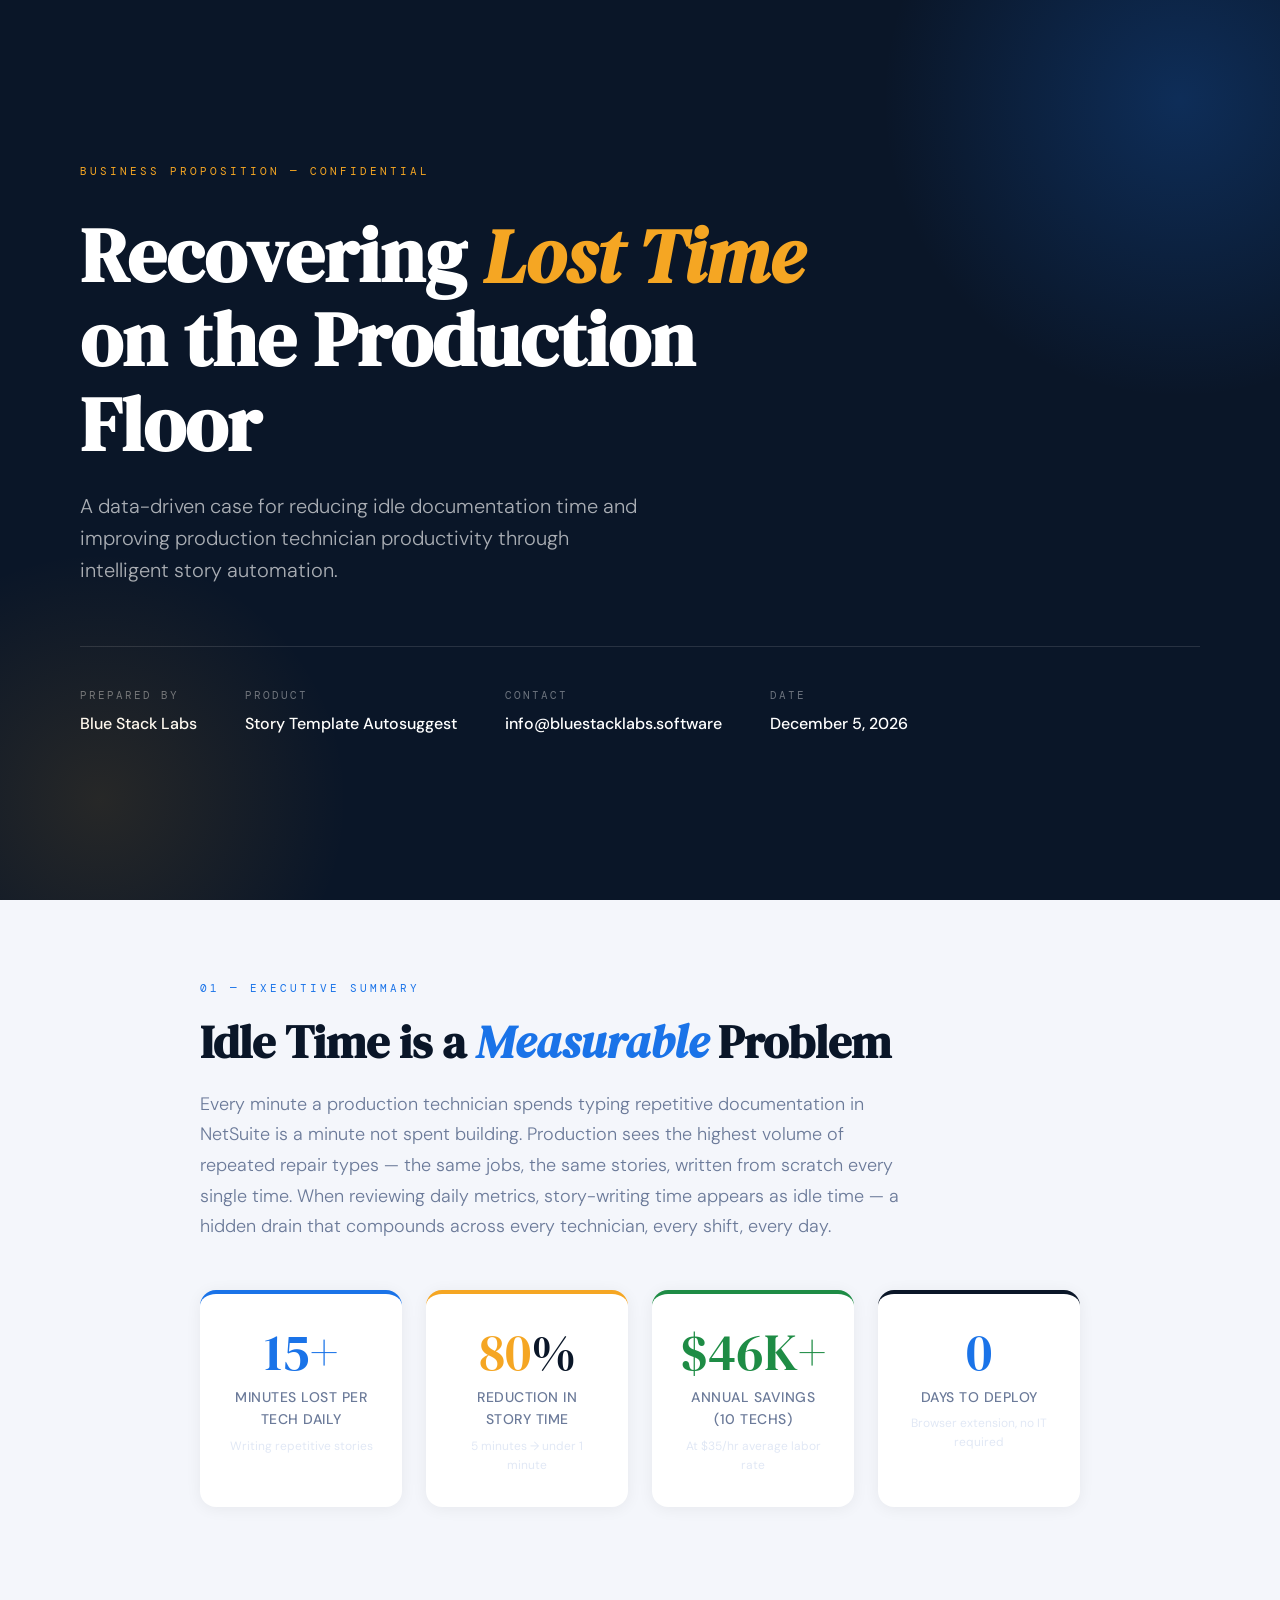
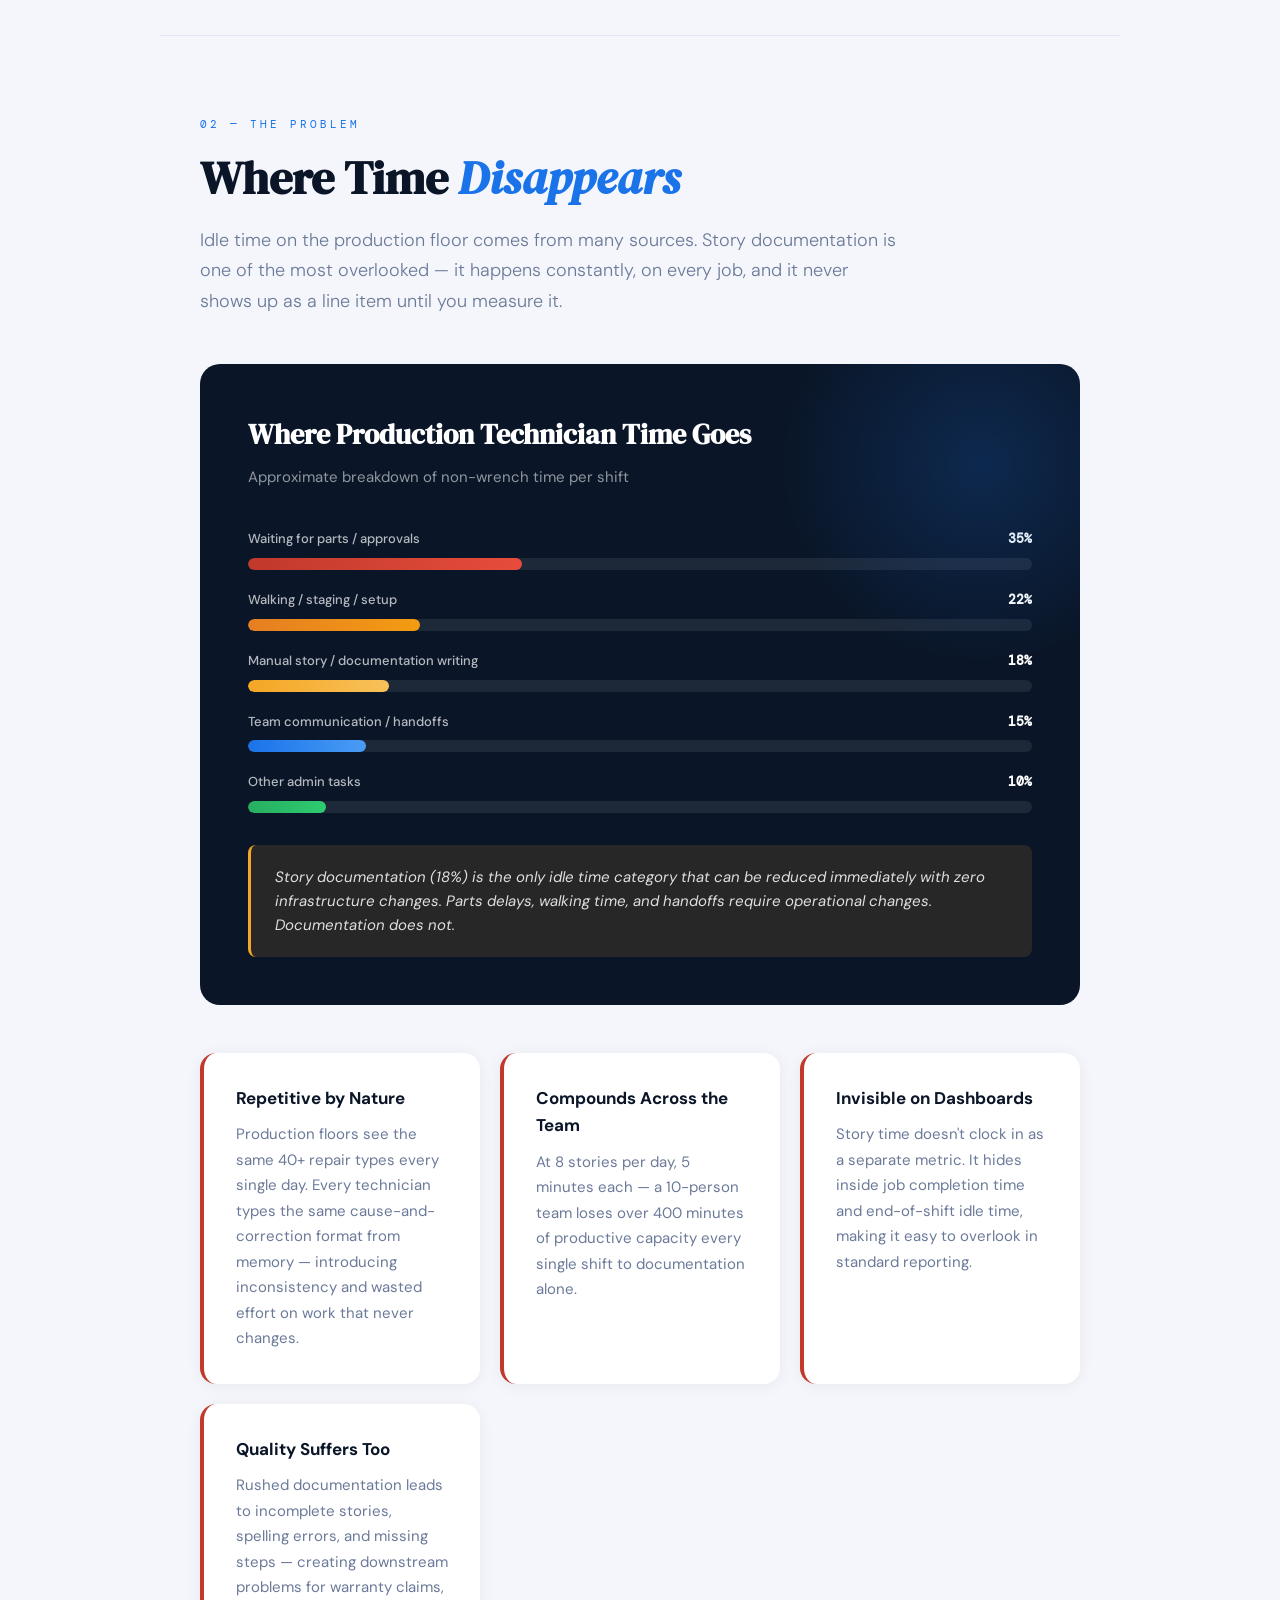
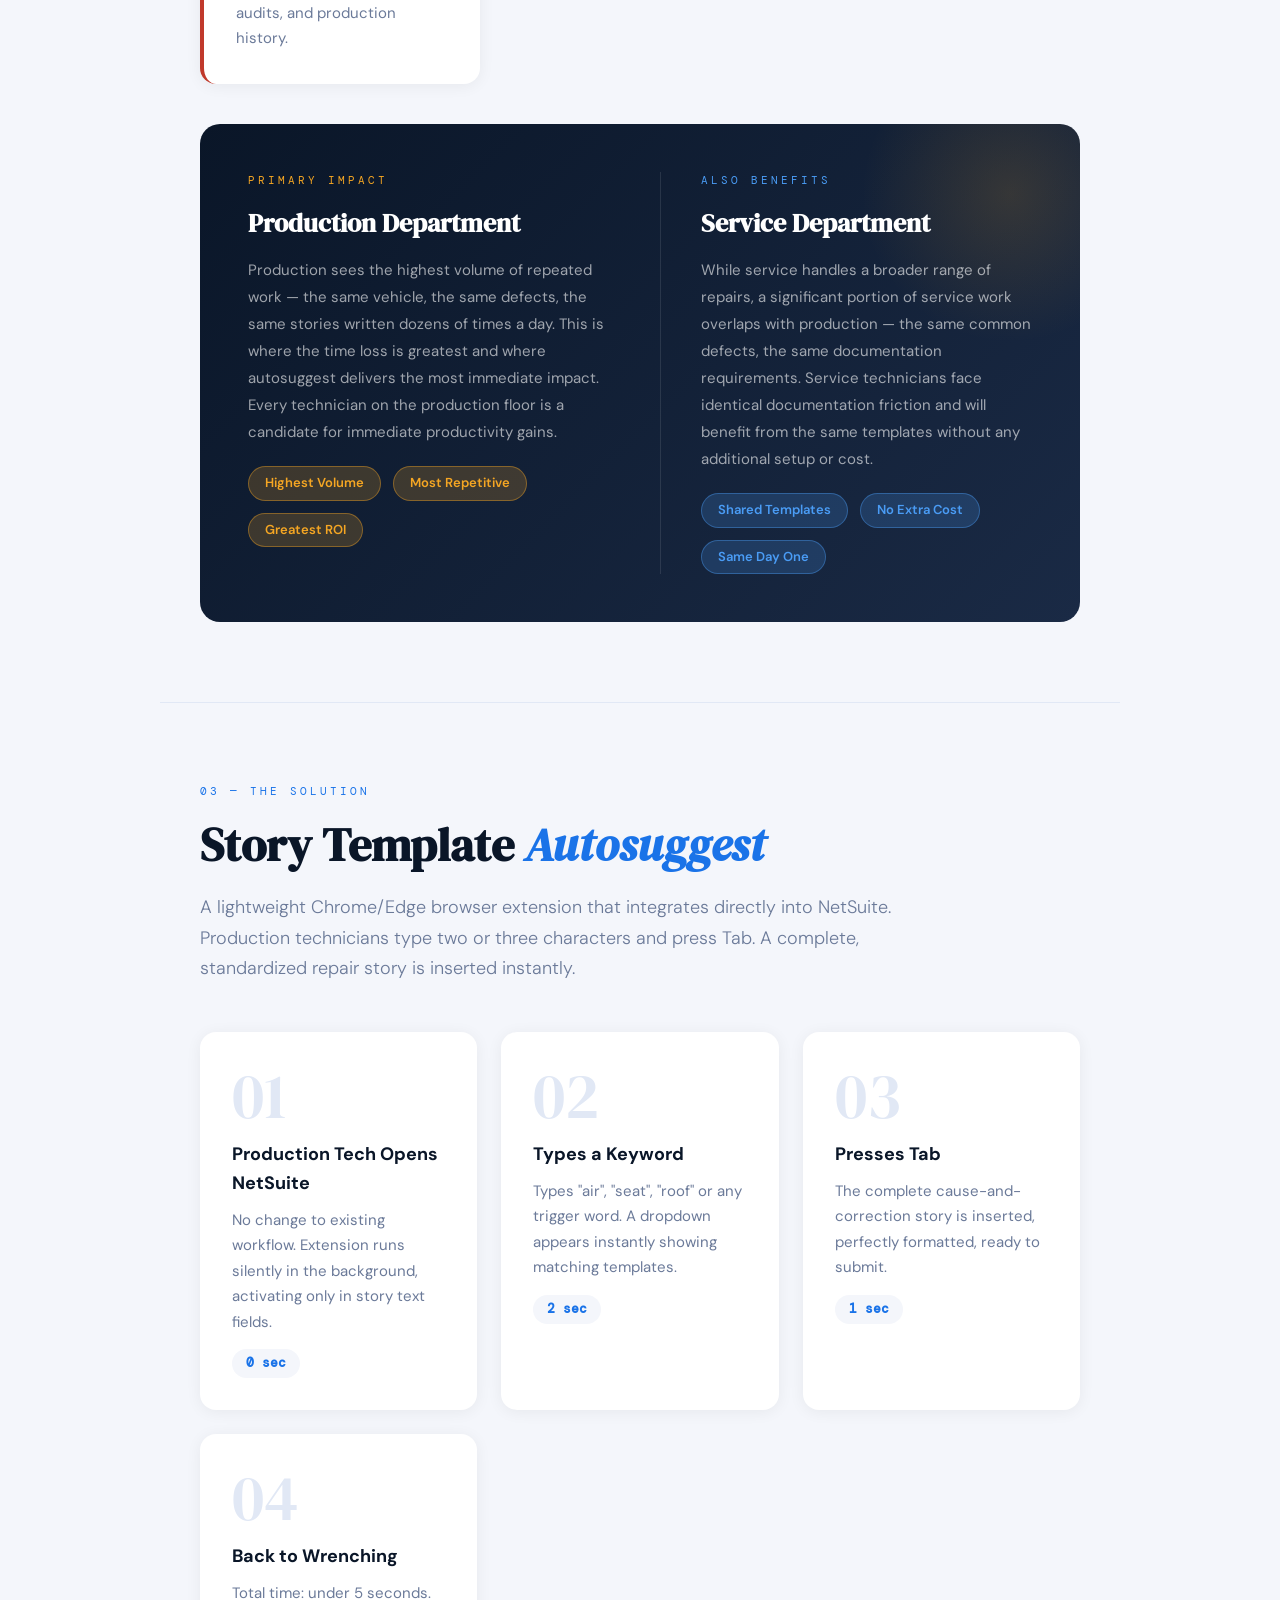
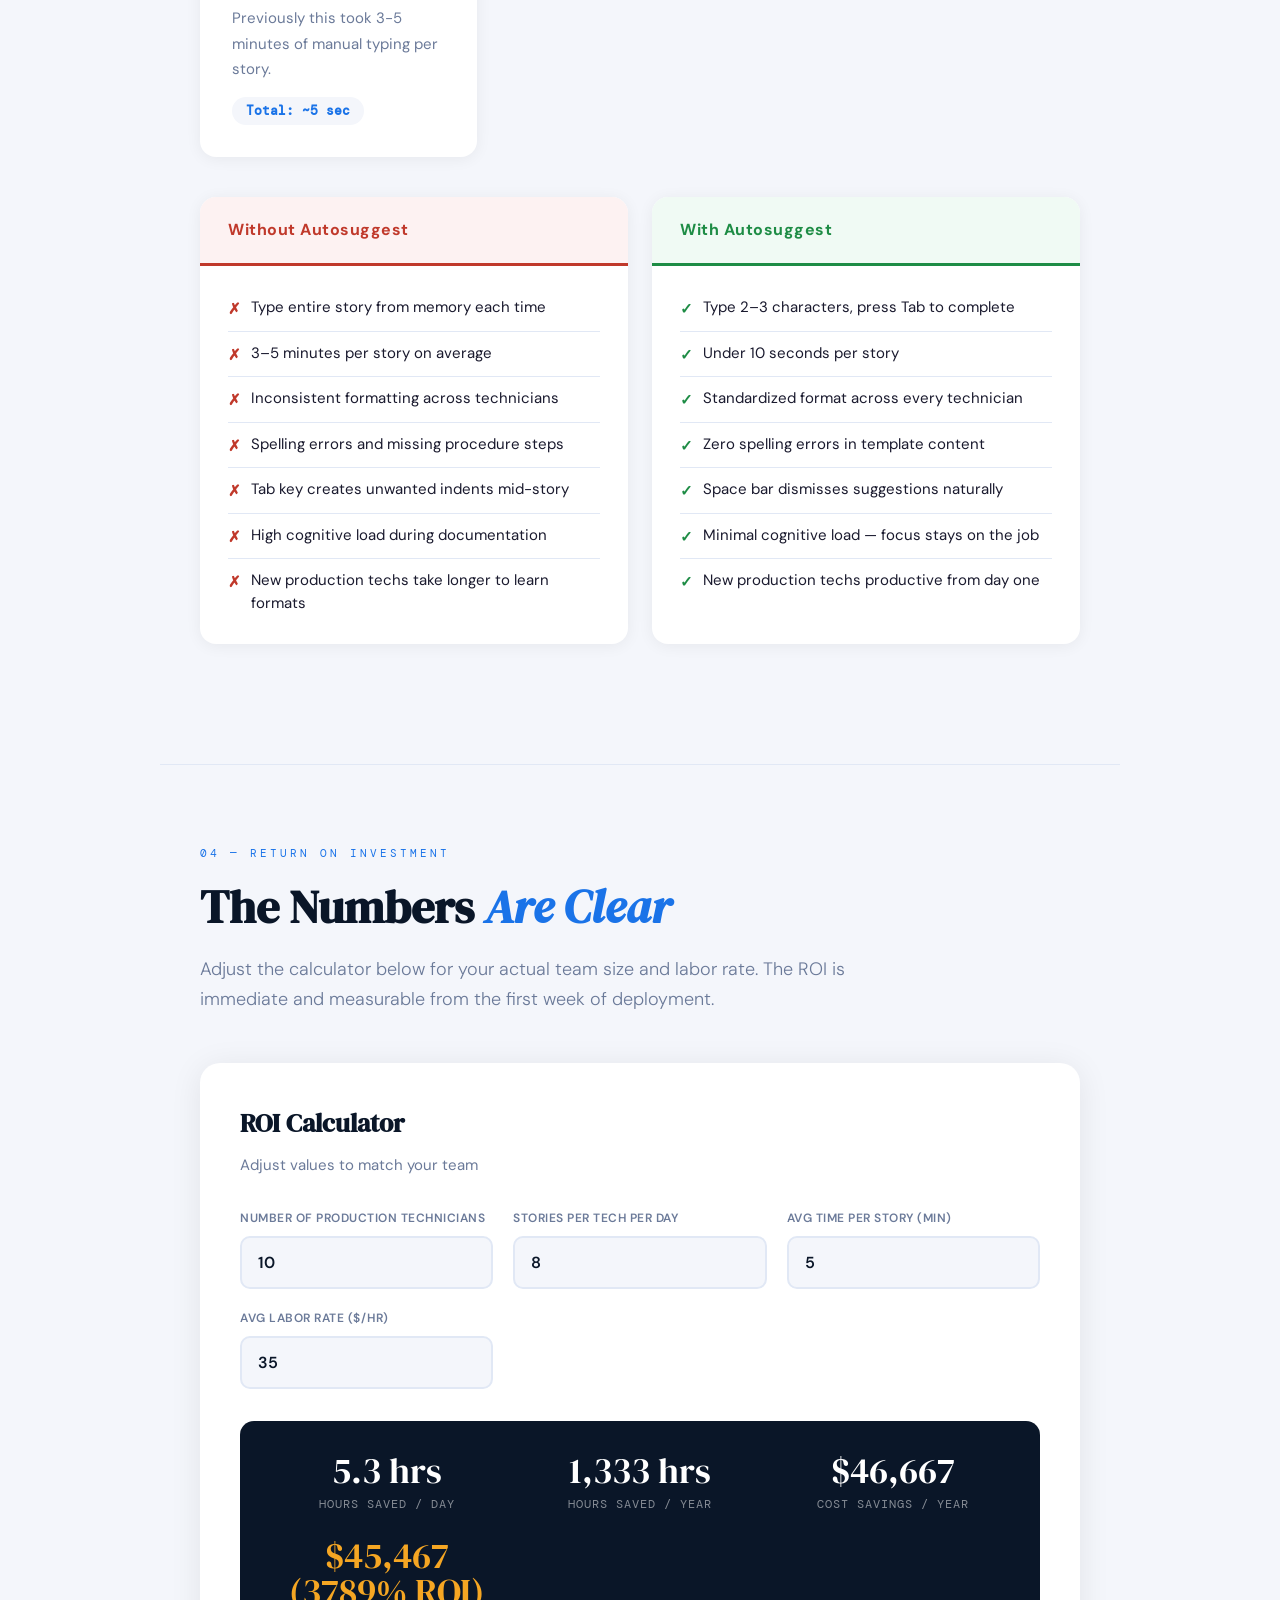
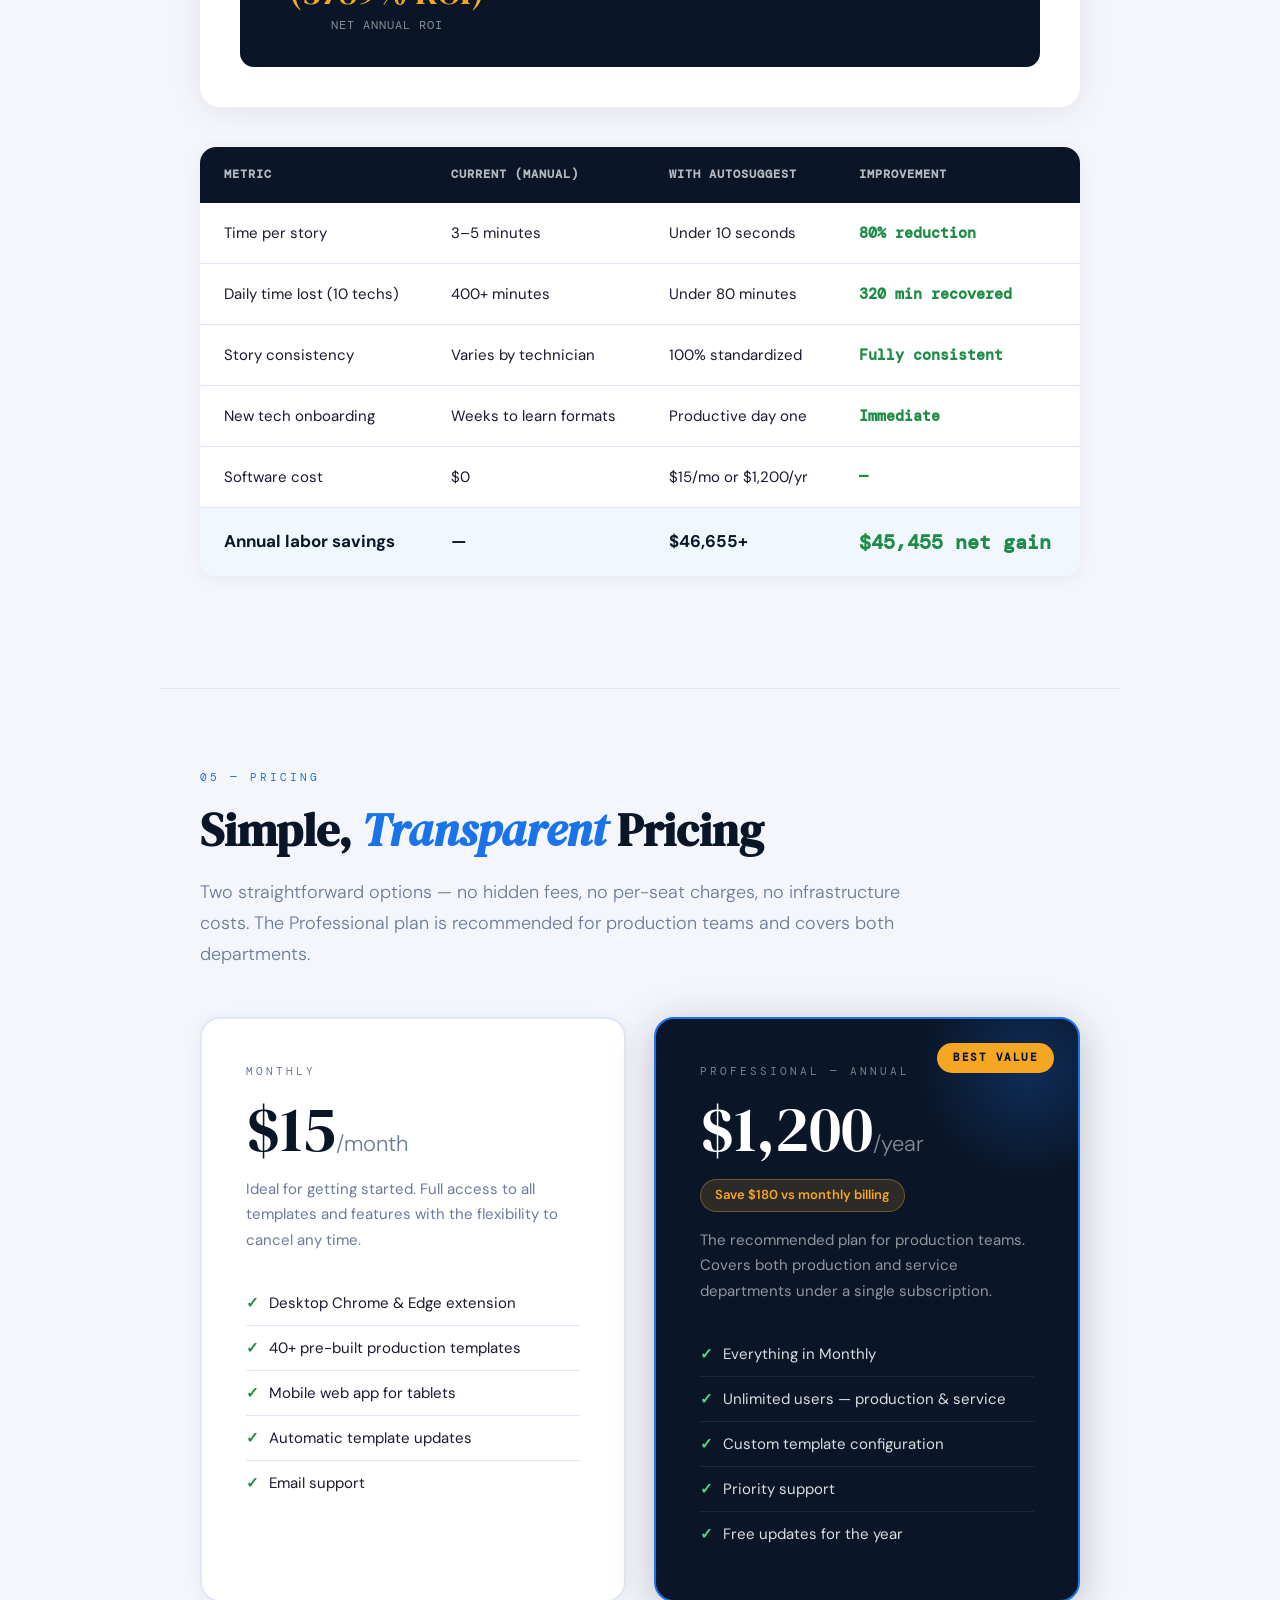
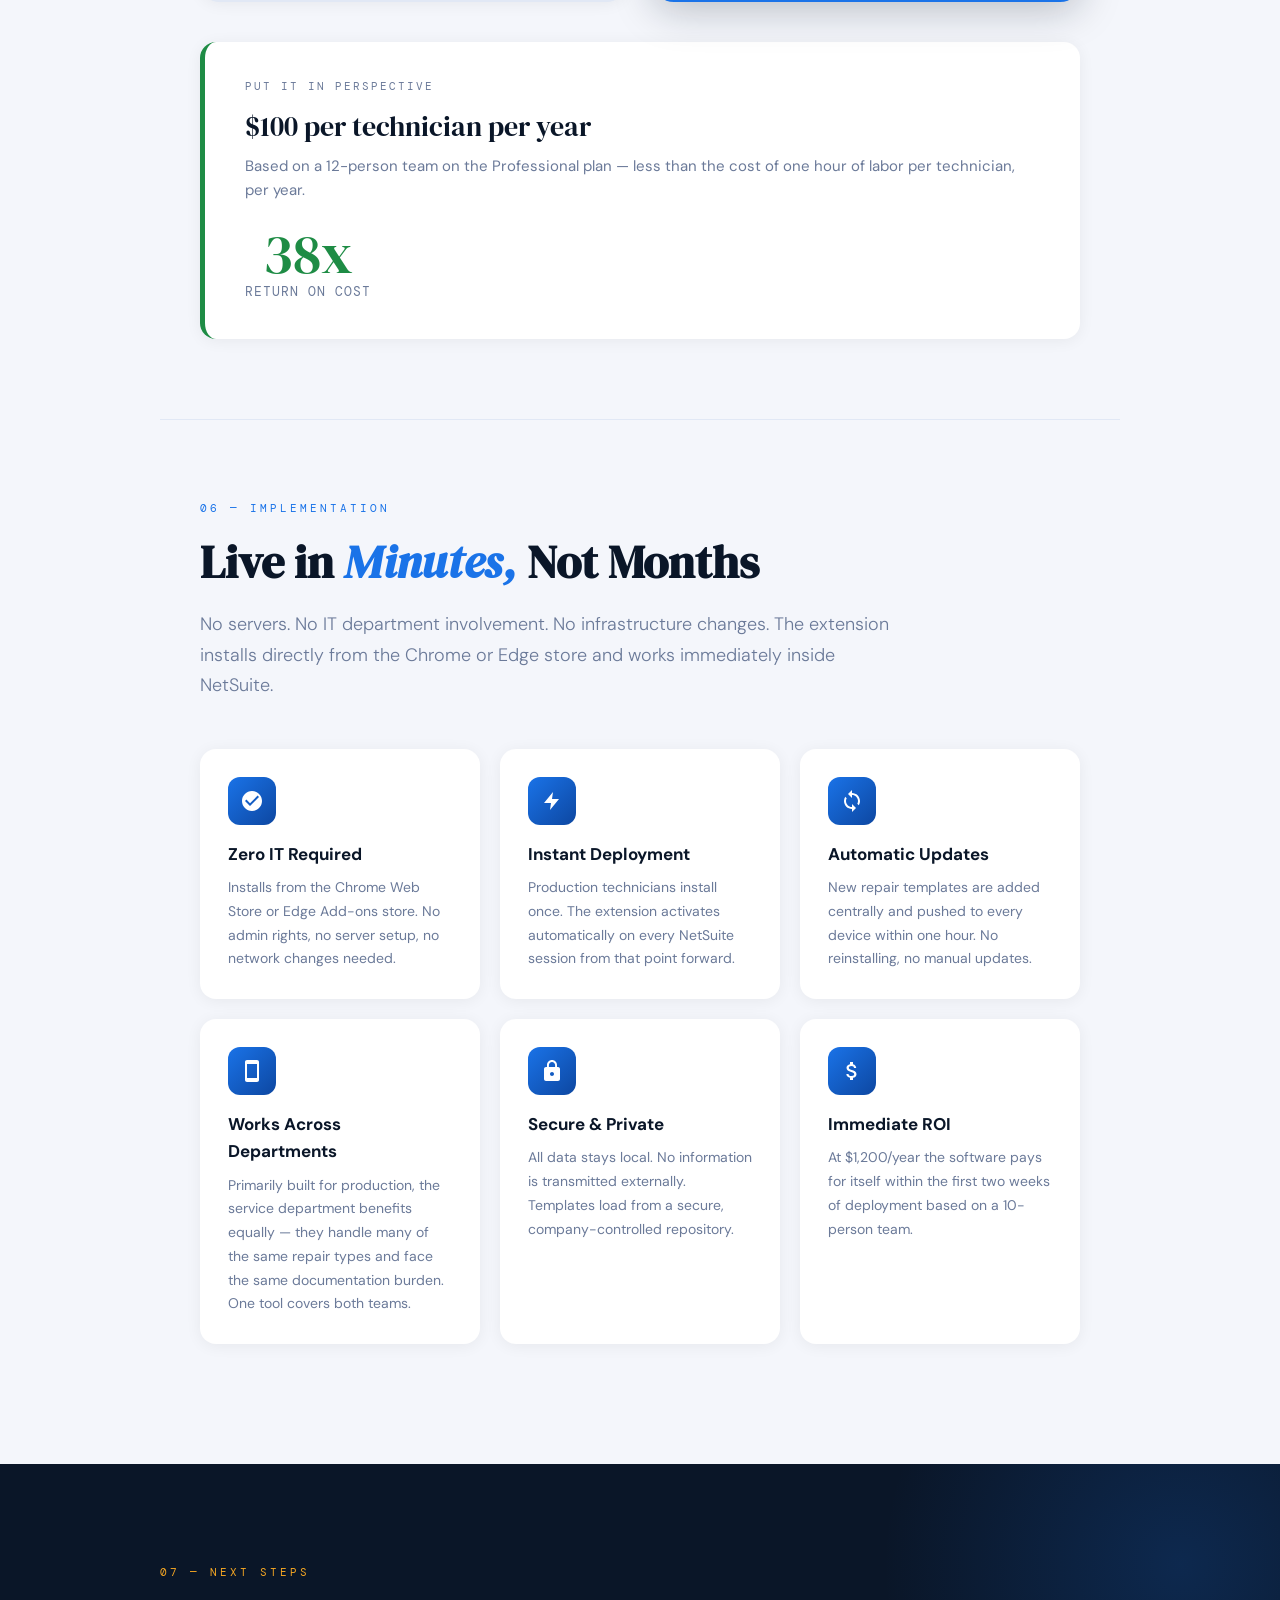
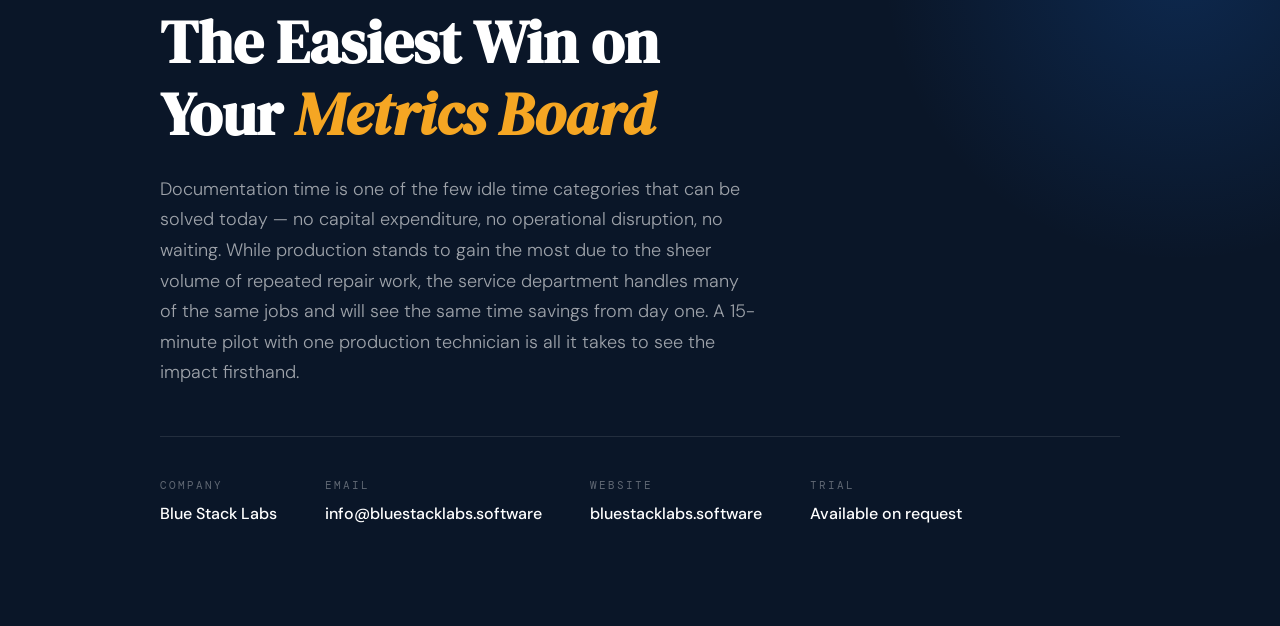
==== business-proposition.html @ 5e4f758e "Rename BusinessProposition.html to business-proposition.html" ====
<!DOCTYPE html>
<html lang="en">
<head>
<meta charset="UTF-8">
<meta name="viewport" content="width=device-width, initial-scale=1.0">
<title>Story Template Autosuggest — Business Proposition</title>
<link href="https://fonts.googleapis.com/css2?family=DM+Serif+Display:ital@0;1&family=DM+Sans:wght@300;400;500;600;700&family=DM+Mono:wght@400;500&display=swap" rel="stylesheet">
<style>
  :root {
    --navy:   #0a1628;
    --blue:   #1a73e8;
    --dblue:  #0d47a1;
    --gold:   #f5a623;
    --green:  #1e8c45;
    --red:    #c0392b;
    --light:  #f4f6fb;
    --mid:    #e1e8f5;
    --text:   #1a1a2e;
    --muted:  #6b7a99;
    --white:  #ffffff;
  }

  * { margin:0; padding:0; box-sizing:border-box; }

  body {
    font-family: 'DM Sans', sans-serif;
    background: var(--light);
    color: var(--text);
    line-height: 1.6;
  }

  /* ── COVER PAGE ── */
  .cover {
    background: var(--navy);
    min-height: 100vh;
    display: flex;
    flex-direction: column;
    justify-content: center;
    padding: 80px;
    position: relative;
    overflow: hidden;
  }

  .cover::before {
    content: '';
    position: absolute;
    top: -200px; right: -200px;
    width: 600px; height: 600px;
    border-radius: 50%;
    background: radial-gradient(circle, rgba(26,115,232,0.25) 0%, transparent 70%);
  }

  .cover::after {
    content: '';
    position: absolute;
    bottom: -150px; left: -150px;
    width: 500px; height: 500px;
    border-radius: 50%;
    background: radial-gradient(circle, rgba(245,166,35,0.12) 0%, transparent 70%);
  }

  .cover-tag {
    font-family: 'DM Mono', monospace;
    font-size: 11px;
    letter-spacing: 3px;
    text-transform: uppercase;
    color: var(--gold);
    margin-bottom: 32px;
  }

  .cover h1 {
    font-family: 'DM Serif Display', serif;
    font-size: clamp(48px, 6vw, 80px);
    color: var(--white);
    line-height: 1.1;
    margin-bottom: 24px;
    max-width: 800px;
  }

  .cover h1 em {
    font-style: italic;
    color: var(--gold);
  }

  .cover-sub {
    font-size: 20px;
    color: rgba(255,255,255,0.65);
    max-width: 560px;
    margin-bottom: 60px;
    font-weight: 300;
  }

  .cover-meta {
    display: flex;
    gap: 48px;
    border-top: 1px solid rgba(255,255,255,0.12);
    padding-top: 40px;
  }

  .cover-meta-item label {
    font-size: 11px;
    letter-spacing: 2px;
    text-transform: uppercase;
    color: rgba(255,255,255,0.4);
    display: block;
    margin-bottom: 6px;
    font-family: 'DM Mono', monospace;
  }

  .cover-meta-item span {
    font-size: 16px;
    color: var(--white);
    font-weight: 500;
  }

  /* ── SECTIONS ── */
  .section {
    max-width: 960px;
    margin: 0 auto;
    padding: 80px 40px;
  }

  .section + .section {
    border-top: 1px solid var(--mid);
  }

  .section-label {
    font-family: 'DM Mono', monospace;
    font-size: 11px;
    letter-spacing: 3px;
    text-transform: uppercase;
    color: var(--blue);
    margin-bottom: 16px;
  }

  .section h2 {
    font-family: 'DM Serif Display', serif;
    font-size: clamp(30px, 4vw, 46px);
    line-height: 1.2;
    margin-bottom: 20px;
    color: var(--navy);
  }

  .section h2 em {
    font-style: italic;
    color: var(--blue);
  }

  .lead {
    font-size: 18px;
    color: var(--muted);
    max-width: 700px;
    margin-bottom: 48px;
    font-weight: 300;
    line-height: 1.7;
  }

  /* ── PROBLEM CARDS ── */
  .problem-grid {
    display: grid;
    grid-template-columns: repeat(auto-fit, minmax(280px, 1fr));
    gap: 20px;
    margin-bottom: 40px;
  }

  .problem-card {
    background: var(--white);
    border-radius: 16px;
    padding: 32px;
    border-left: 4px solid var(--red);
    box-shadow: 0 2px 16px rgba(0,0,0,0.06);
  }

  .problem-card h3 {
    font-size: 17px;
    font-weight: 700;
    margin-bottom: 10px;
    color: var(--navy);
  }

  .problem-card p {
    font-size: 15px;
    color: var(--muted);
    line-height: 1.7;
  }

  /* ── IDLE TIME VISUAL ── */
  .idle-visual {
    background: var(--navy);
    border-radius: 20px;
    padding: 48px;
    margin: 48px 0;
    position: relative;
    overflow: hidden;
  }

  .idle-visual::before {
    content: '';
    position: absolute;
    top: -100px; right: -100px;
    width: 400px; height: 400px;
    border-radius: 50%;
    background: radial-gradient(circle, rgba(26,115,232,0.2) 0%, transparent 70%);
  }

  .idle-visual h3 {
    font-family: 'DM Serif Display', serif;
    font-size: 28px;
    color: var(--white);
    margin-bottom: 8px;
  }

  .idle-visual p {
    color: rgba(255,255,255,0.55);
    margin-bottom: 40px;
    font-size: 15px;
  }

  .time-bar-wrap {
    margin-bottom: 20px;
  }

  .time-bar-label {
    display: flex;
    justify-content: space-between;
    margin-bottom: 8px;
  }

  .time-bar-label span {
    font-size: 13px;
    color: rgba(255,255,255,0.7);
    font-weight: 500;
  }

  .time-bar-label strong {
    font-family: 'DM Mono', monospace;
    font-size: 13px;
    color: var(--white);
  }

  .time-bar {
    height: 12px;
    background: rgba(255,255,255,0.08);
    border-radius: 6px;
    overflow: hidden;
  }

  .time-bar-fill {
    height: 100%;
    border-radius: 6px;
    transition: width 1s ease;
  }

  .bar-red    { background: linear-gradient(90deg, #c0392b, #e74c3c); }
  .bar-orange { background: linear-gradient(90deg, #e67e22, #f39c12); }
  .bar-gold   { background: linear-gradient(90deg, #f5a623, #f8c15a); }
  .bar-green  { background: linear-gradient(90deg, #27ae60, #2ecc71); }
  .bar-blue   { background: linear-gradient(90deg, #1a73e8, #4a9cf5); }

  .idle-note {
    margin-top: 32px;
    padding: 20px 24px;
    background: rgba(245,166,35,0.12);
    border-left: 3px solid var(--gold);
    border-radius: 8px;
  }

  .idle-note p {
    color: rgba(255,255,255,0.85);
    font-size: 15px;
    margin: 0;
    font-style: italic;
  }

  /* ── BIG STATS ── */
  .stat-row {
    display: grid;
    grid-template-columns: repeat(auto-fit, minmax(200px, 1fr));
    gap: 24px;
    margin: 48px 0;
  }

  .stat-box {
    background: var(--white);
    border-radius: 16px;
    padding: 32px 28px;
    box-shadow: 0 2px 16px rgba(0,0,0,0.06);
    text-align: center;
    border-top: 4px solid var(--blue);
  }

  .stat-box.gold  { border-top-color: var(--gold); }
  .stat-box.green { border-top-color: var(--green); }
  .stat-box.navy  { border-top-color: var(--navy); }

  .stat-num {
    font-family: 'DM Serif Display', serif;
    font-size: 52px;
    color: var(--navy);
    line-height: 1;
    margin-bottom: 8px;
  }

  .stat-num span { color: var(--blue); }
  .stat-box.gold  .stat-num span { color: var(--gold); }
  .stat-box.green .stat-num span { color: var(--green); }

  .stat-label {
    font-size: 14px;
    color: var(--muted);
    font-weight: 500;
    text-transform: uppercase;
    letter-spacing: 0.5px;
  }

  .stat-sub {
    font-size: 12px;
    color: var(--mid);
    margin-top: 6px;
  }

  /* ── ROI TABLE ── */
  .roi-table {
    width: 100%;
    border-collapse: collapse;
    margin: 32px 0;
    background: var(--white);
    border-radius: 16px;
    overflow: hidden;
    box-shadow: 0 2px 16px rgba(0,0,0,0.06);
  }

  .roi-table th {
    background: var(--navy);
    color: rgba(255,255,255,0.7);
    font-size: 12px;
    font-weight: 600;
    letter-spacing: 1px;
    text-transform: uppercase;
    padding: 18px 24px;
    text-align: left;
    font-family: 'DM Mono', monospace;
  }

  .roi-table td {
    padding: 18px 24px;
    font-size: 15px;
    border-bottom: 1px solid var(--mid);
    color: var(--text);
  }

  .roi-table tr:last-child td {
    border-bottom: none;
    background: #f0f7ff;
    font-weight: 700;
    font-size: 17px;
    color: var(--navy);
  }

  .roi-table td:last-child {
    font-family: 'DM Mono', monospace;
    color: var(--green);
    font-weight: 600;
  }

  .roi-table tr:last-child td:last-child {
    color: var(--green);
    font-size: 20px;
  }

  /* ── HOW IT WORKS ── */
  .steps {
    display: grid;
    grid-template-columns: repeat(auto-fit, minmax(240px, 1fr));
    gap: 24px;
    margin: 40px 0;
  }

  .step {
    background: var(--white);
    border-radius: 16px;
    padding: 32px;
    box-shadow: 0 2px 16px rgba(0,0,0,0.06);
    position: relative;
  }

  .step-num {
    font-family: 'DM Serif Display', serif;
    font-size: 64px;
    color: var(--mid);
    line-height: 1;
    margin-bottom: 12px;
  }

  .step h3 {
    font-size: 18px;
    font-weight: 700;
    margin-bottom: 10px;
    color: var(--navy);
  }

  .step p {
    font-size: 15px;
    color: var(--muted);
    line-height: 1.7;
  }

  .step-time {
    display: inline-block;
    margin-top: 14px;
    background: var(--light);
    border-radius: 20px;
    padding: 4px 14px;
    font-size: 13px;
    font-weight: 600;
    color: var(--blue);
    font-family: 'DM Mono', monospace;
  }

  /* ── COMPARISON ── */
  .compare {
    display: grid;
    grid-template-columns: 1fr 1fr;
    gap: 24px;
    margin: 40px 0;
  }

  .compare-col {
    background: var(--white);
    border-radius: 16px;
    overflow: hidden;
    box-shadow: 0 2px 16px rgba(0,0,0,0.06);
  }

  .compare-head {
    padding: 20px 28px;
    font-weight: 700;
    font-size: 16px;
    letter-spacing: 0.5px;
  }

  .compare-head.red   { background: #fdf2f2; color: var(--red); border-bottom: 3px solid var(--red); }
  .compare-head.green { background: #f0faf4; color: var(--green); border-bottom: 3px solid var(--green); }

  .compare-list {
    padding: 20px 28px;
    list-style: none;
  }

  .compare-list li {
    padding: 10px 0;
    font-size: 15px;
    color: var(--text);
    border-bottom: 1px solid var(--mid);
    display: flex;
    align-items: flex-start;
    gap: 10px;
    line-height: 1.5;
  }

  .compare-list li:last-child { border-bottom: none; }

  .compare-list li::before {
    flex-shrink: 0;
    margin-top: 2px;
  }

  .compare-col.bad  li::before { content: '✗'; color: var(--red); font-weight: 700; }
  .compare-col.good li::before { content: '✓'; color: var(--green); font-weight: 700; }

  /* ── IMPLEMENTATION ── */
  .impl-grid {
    display: grid;
    grid-template-columns: repeat(auto-fit, minmax(260px, 1fr));
    gap: 20px;
    margin: 40px 0;
  }

  .impl-card {
    background: var(--white);
    border-radius: 16px;
    padding: 28px;
    box-shadow: 0 2px 16px rgba(0,0,0,0.06);
  }

  .impl-card .impl-icon {
    width: 48px;
    height: 48px;
    border-radius: 12px;
    background: linear-gradient(135deg, var(--blue), var(--dblue));
    display: flex;
    align-items: center;
    justify-content: center;
    margin-bottom: 16px;
  }

  .impl-card .impl-icon svg {
    width: 24px;
    height: 24px;
    fill: white;
  }

  .impl-card h3 {
    font-size: 17px;
    font-weight: 700;
    margin-bottom: 8px;
    color: var(--navy);
  }

  .impl-card p {
    font-size: 14px;
    color: var(--muted);
    line-height: 1.7;
  }

  /* ── CLOSING ── */
  .closing {
    background: var(--navy);
    padding: 100px 80px;
    position: relative;
    overflow: hidden;
  }

  .closing::before {
    content: '';
    position: absolute;
    top: -200px; right: -200px;
    width: 600px; height: 600px;
    border-radius: 50%;
    background: radial-gradient(circle, rgba(26,115,232,0.2) 0%, transparent 70%);
  }

  .closing-inner {
    max-width: 960px;
    margin: 0 auto;
    position: relative;
  }

  .closing h2 {
    font-family: 'DM Serif Display', serif;
    font-size: clamp(36px, 5vw, 60px);
    color: var(--white);
    margin-bottom: 24px;
    line-height: 1.2;
  }

  .closing h2 em {
    font-style: italic;
    color: var(--gold);
  }

  .closing p {
    font-size: 18px;
    color: rgba(255,255,255,0.6);
    max-width: 600px;
    margin-bottom: 48px;
    font-weight: 300;
    line-height: 1.7;
  }

  .closing-contact {
    display: flex;
    gap: 48px;
    border-top: 1px solid rgba(255,255,255,0.1);
    padding-top: 40px;
    flex-wrap: wrap;
  }

  .closing-contact-item label {
    display: block;
    font-size: 11px;
    letter-spacing: 2px;
    text-transform: uppercase;
    color: rgba(255,255,255,0.35);
    margin-bottom: 6px;
    font-family: 'DM Mono', monospace;
  }

  .closing-contact-item span {
    font-size: 16px;
    color: var(--white);
    font-weight: 500;
  }

  /* ── CALCULATOR ── */
  .calc-wrap {
    background: var(--white);
    border-radius: 20px;
    padding: 40px;
    box-shadow: 0 4px 32px rgba(0,0,0,0.08);
    margin: 40px 0;
  }

  .calc-wrap h3 {
    font-family: 'DM Serif Display', serif;
    font-size: 26px;
    margin-bottom: 8px;
    color: var(--navy);
  }

  .calc-wrap p {
    color: var(--muted);
    margin-bottom: 32px;
    font-size: 15px;
  }

  .calc-inputs {
    display: grid;
    grid-template-columns: repeat(auto-fit, minmax(200px, 1fr));
    gap: 20px;
    margin-bottom: 32px;
  }

  .calc-field label {
    display: block;
    font-size: 12px;
    font-weight: 600;
    letter-spacing: 0.5px;
    text-transform: uppercase;
    color: var(--muted);
    margin-bottom: 8px;
  }

  .calc-field input {
    width: 100%;
    padding: 14px 16px;
    border: 2px solid var(--mid);
    border-radius: 10px;
    font-size: 16px;
    font-family: 'DM Sans', sans-serif;
    color: var(--navy);
    font-weight: 600;
    transition: border-color 0.2s;
    background: var(--light);
  }

  .calc-field input:focus {
    outline: none;
    border-color: var(--blue);
    background: white;
  }

  .calc-results {
    background: var(--navy);
    border-radius: 14px;
    padding: 32px;
    display: grid;
    grid-template-columns: repeat(auto-fit, minmax(180px, 1fr));
    gap: 24px;
  }

  .calc-result-item {
    text-align: center;
  }

  .calc-result-item .val {
    font-family: 'DM Serif Display', serif;
    font-size: 36px;
    color: var(--white);
    line-height: 1;
    margin-bottom: 6px;
  }

  .calc-result-item .val.highlight { color: var(--gold); }

  .calc-result-item .lbl {
    font-size: 12px;
    color: rgba(255,255,255,0.5);
    text-transform: uppercase;
    letter-spacing: 1px;
    font-family: 'DM Mono', monospace;
  }

  @media (max-width: 768px) {
    .cover { padding: 48px 28px; }
    .cover-meta { flex-wrap: wrap; gap: 24px; }
    .section { padding: 60px 24px; }
    .compare { grid-template-columns: 1fr; }
    .closing { padding: 60px 28px; }
    .idle-visual { padding: 32px 24px; }
  }

  @media print {
    .cover { min-height: auto; padding: 60px; }
    .section { padding: 48px 40px; }
  }
</style>
</head>
<body>

<!-- ══ COVER ══════════════════════════════════════════════════════ -->
<div class="cover">
  <div class="cover-tag">Business Proposition — Confidential</div>
  <h1>Recovering <em>Lost Time</em><br>on the Production Floor</h1>
  <p class="cover-sub">A data-driven case for reducing idle documentation time and improving production technician productivity through intelligent story automation.</p>
  <div class="cover-meta">
    <div class="cover-meta-item">
      <label>Prepared by</label>
      <span>Blue Stack Labs</span>
    </div>
    <div class="cover-meta-item">
      <label>Product</label>
      <span>Story Template Autosuggest</span>
    </div>
    <div class="cover-meta-item">
      <label>Contact</label>
      <span>info@bluestacklabs.software</span>
    </div>
    <div class="cover-meta-item">
      <label>Date</label>
      <span id="doc-date"></span>
    </div>
  </div>
</div>

<!-- ══ EXECUTIVE SUMMARY ══════════════════════════════════════════ -->
<div class="section">
  <div class="section-label">01 — Executive Summary</div>
  <h2>Idle Time is a <em>Measurable</em> Problem</h2>
  <p class="lead">Every minute a production technician spends typing repetitive documentation in NetSuite is a minute not spent building. Production sees the highest volume of repeated repair types — the same jobs, the same stories, written from scratch every single time. When reviewing daily metrics, story-writing time appears as idle time — a hidden drain that compounds across every technician, every shift, every day.</p>

  <div class="stat-row">
    <div class="stat-box">
      <div class="stat-num"><span>15+</span></div>
      <div class="stat-label">Minutes lost per tech daily</div>
      <div class="stat-sub">Writing repetitive stories</div>
    </div>
    <div class="stat-box gold">
      <div class="stat-num"><span>80</span>%</div>
      <div class="stat-label">Reduction in story time</div>
      <div class="stat-sub">5 minutes → under 1 minute</div>
    </div>
    <div class="stat-box green">
      <div class="stat-num"><span>$46K+</span></div>
      <div class="stat-label">Annual savings (10 techs)</div>
      <div class="stat-sub">At $35/hr average labor rate</div>
    </div>
    <div class="stat-box navy">
      <div class="stat-num"><span>0</span></div>
      <div class="stat-label">Days to deploy</div>
      <div class="stat-sub">Browser extension, no IT required</div>
    </div>
  </div>
</div>

<!-- ══ THE PROBLEM ════════════════════════════════════════════════ -->
<div class="section">
  <div class="section-label">02 — The Problem</div>
  <h2>Where Time <em>Disappears</em></h2>
  <p class="lead">Idle time on the production floor comes from many sources. Story documentation is one of the most overlooked — it happens constantly, on every job, and it never shows up as a line item until you measure it.</p>

  <!-- Idle time breakdown bar chart -->
  <div class="idle-visual">
    <h3>Where Production Technician Time Goes</h3>
    <p>Approximate breakdown of non-wrench time per shift</p>

    <div class="time-bar-wrap">
      <div class="time-bar-label">
        <span>Waiting for parts / approvals</span>
        <strong>35%</strong>
      </div>
      <div class="time-bar"><div class="time-bar-fill bar-red" style="width:35%"></div></div>
    </div>

    <div class="time-bar-wrap">
      <div class="time-bar-label">
        <span>Walking / staging / setup</span>
        <strong>22%</strong>
      </div>
      <div class="time-bar"><div class="time-bar-fill bar-orange" style="width:22%"></div></div>
    </div>

    <div class="time-bar-wrap">
      <div class="time-bar-label">
        <span>Manual story / documentation writing</span>
        <strong>18%</strong>
      </div>
      <div class="time-bar"><div class="time-bar-fill bar-gold" style="width:18%"></div></div>
    </div>

    <div class="time-bar-wrap">
      <div class="time-bar-label">
        <span>Team communication / handoffs</span>
        <strong>15%</strong>
      </div>
      <div class="time-bar"><div class="time-bar-fill bar-blue" style="width:15%"></div></div>
    </div>

    <div class="time-bar-wrap">
      <div class="time-bar-label">
        <span>Other admin tasks</span>
        <strong>10%</strong>
      </div>
      <div class="time-bar"><div class="time-bar-fill bar-green" style="width:10%"></div></div>
    </div>

    <div class="idle-note">
      <p>Story documentation (18%) is the only idle time category that can be reduced immediately with zero infrastructure changes. Parts delays, walking time, and handoffs require operational changes. Documentation does not.</p>
    </div>
  </div>

  <div class="problem-grid">
    <div class="problem-card">
      <h3>Repetitive by Nature</h3>
      <p>Production floors see the same 40+ repair types every single day. Every technician types the same cause-and-correction format from memory — introducing inconsistency and wasted effort on work that never changes.</p>
    </div>
    <div class="problem-card">
      <h3>Compounds Across the Team</h3>
      <p>At 8 stories per day, 5 minutes each — a 10-person team loses over 400 minutes of productive capacity every single shift to documentation alone.</p>
    </div>
    <div class="problem-card">
      <h3>Invisible on Dashboards</h3>
      <p>Story time doesn't clock in as a separate metric. It hides inside job completion time and end-of-shift idle time, making it easy to overlook in standard reporting.</p>
    </div>
    <div class="problem-card">
      <h3>Quality Suffers Too</h3>
      <p>Rushed documentation leads to incomplete stories, spelling errors, and missing steps — creating downstream problems for warranty claims, audits, and production history.</p>
    </div>
  </div>

  <!-- Dual department callout -->
  <div style="background: linear-gradient(135deg, #0a1628, #1a2a45); border-radius: 20px; padding: 48px; margin-top: 16px; position: relative; overflow: hidden;">
    <div style="position:absolute; top:-80px; right:-80px; width:300px; height:300px; border-radius:50%; background: radial-gradient(circle, rgba(245,166,35,0.15) 0%, transparent 70%);"></div>
    <div style="display: grid; grid-template-columns: 1fr 1fr; gap: 40px; position: relative;">

      <div>
        <div style="font-family:'DM Mono',monospace; font-size:11px; letter-spacing:3px; text-transform:uppercase; color: #f5a623; margin-bottom:14px;">Primary Impact</div>
        <h3 style="font-family:'DM Serif Display',serif; font-size:26px; color:white; margin-bottom:12px;">Production Department</h3>
        <p style="color:rgba(255,255,255,0.6); font-size:15px; line-height:1.8;">Production sees the highest volume of repeated work — the same vehicle, the same defects, the same stories written dozens of times a day. This is where the time loss is greatest and where autosuggest delivers the most immediate impact. Every technician on the production floor is a candidate for immediate productivity gains.</p>
        <div style="margin-top:20px; display:flex; gap:12px; flex-wrap:wrap;">
          <span style="background:rgba(245,166,35,0.2); border:1px solid rgba(245,166,35,0.4); color:#f5a623; padding:6px 16px; border-radius:20px; font-size:13px; font-weight:600;">Highest Volume</span>
          <span style="background:rgba(245,166,35,0.2); border:1px solid rgba(245,166,35,0.4); color:#f5a623; padding:6px 16px; border-radius:20px; font-size:13px; font-weight:600;">Most Repetitive</span>
          <span style="background:rgba(245,166,35,0.2); border:1px solid rgba(245,166,35,0.4); color:#f5a623; padding:6px 16px; border-radius:20px; font-size:13px; font-weight:600;">Greatest ROI</span>
        </div>
      </div>

      <div style="border-left: 1px solid rgba(255,255,255,0.1); padding-left: 40px;">
        <div style="font-family:'DM Mono',monospace; font-size:11px; letter-spacing:3px; text-transform:uppercase; color: #4a9cf5; margin-bottom:14px;">Also Benefits</div>
        <h3 style="font-family:'DM Serif Display',serif; font-size:26px; color:white; margin-bottom:12px;">Service Department</h3>
        <p style="color:rgba(255,255,255,0.6); font-size:15px; line-height:1.8;">While service handles a broader range of repairs, a significant portion of service work overlaps with production — the same common defects, the same documentation requirements. Service technicians face identical documentation friction and will benefit from the same templates without any additional setup or cost.</p>
        <div style="margin-top:20px; display:flex; gap:12px; flex-wrap:wrap;">
          <span style="background:rgba(74,156,245,0.2); border:1px solid rgba(74,156,245,0.4); color:#4a9cf5; padding:6px 16px; border-radius:20px; font-size:13px; font-weight:600;">Shared Templates</span>
          <span style="background:rgba(74,156,245,0.2); border:1px solid rgba(74,156,245,0.4); color:#4a9cf5; padding:6px 16px; border-radius:20px; font-size:13px; font-weight:600;">No Extra Cost</span>
          <span style="background:rgba(74,156,245,0.2); border:1px solid rgba(74,156,245,0.4); color:#4a9cf5; padding:6px 16px; border-radius:20px; font-size:13px; font-weight:600;">Same Day One</span>
        </div>
      </div>

    </div>
  </div>

</div>

<!-- ══ THE SOLUTION ═══════════════════════════════════════════════ -->
<div class="section">
  <div class="section-label">03 — The Solution</div>
  <h2>Story Template <em>Autosuggest</em></h2>
  <p class="lead">A lightweight Chrome/Edge browser extension that integrates directly into NetSuite. Production technicians type two or three characters and press Tab. A complete, standardized repair story is inserted instantly.</p>

  <div class="steps">
    <div class="step">
      <div class="step-num">01</div>
      <h3>Production Tech Opens NetSuite</h3>
      <p>No change to existing workflow. Extension runs silently in the background, activating only in story text fields.</p>
      <span class="step-time">0 sec</span>
    </div>
    <div class="step">
      <div class="step-num">02</div>
      <h3>Types a Keyword</h3>
      <p>Types "air", "seat", "roof" or any trigger word. A dropdown appears instantly showing matching templates.</p>
      <span class="step-time">2 sec</span>
    </div>
    <div class="step">
      <div class="step-num">03</div>
      <h3>Presses Tab</h3>
      <p>The complete cause-and-correction story is inserted, perfectly formatted, ready to submit.</p>
      <span class="step-time">1 sec</span>
    </div>
    <div class="step">
      <div class="step-num">04</div>
      <h3>Back to Wrenching</h3>
      <p>Total time: under 5 seconds. Previously this took 3-5 minutes of manual typing per story.</p>
      <span class="step-time">Total: ~5 sec</span>
    </div>
  </div>

  <div class="compare">
    <div class="compare-col bad">
      <div class="compare-head red">Without Autosuggest</div>
      <ul class="compare-list">
        <li>Type entire story from memory each time</li>
        <li>3–5 minutes per story on average</li>
        <li>Inconsistent formatting across technicians</li>
        <li>Spelling errors and missing procedure steps</li>
        <li>Tab key creates unwanted indents mid-story</li>
        <li>High cognitive load during documentation</li>
        <li>New production techs take longer to learn formats</li>
      </ul>
    </div>
    <div class="compare-col good">
      <div class="compare-head green">With Autosuggest</div>
      <ul class="compare-list">
        <li>Type 2–3 characters, press Tab to complete</li>
        <li>Under 10 seconds per story</li>
        <li>Standardized format across every technician</li>
        <li>Zero spelling errors in template content</li>
        <li>Space bar dismisses suggestions naturally</li>
        <li>Minimal cognitive load — focus stays on the job</li>
        <li>New production techs productive from day one</li>
      </ul>
    </div>
  </div>
</div>

<!-- ══ ROI ════════════════════════════════════════════════════════ -->
<div class="section">
  <div class="section-label">04 — Return on Investment</div>
  <h2>The Numbers <em>Are Clear</em></h2>
  <p class="lead">Adjust the calculator below for your actual team size and labor rate. The ROI is immediate and measurable from the first week of deployment.</p>

  <div class="calc-wrap">
    <h3>ROI Calculator</h3>
    <p>Adjust values to match your team</p>
    <div class="calc-inputs">
      <div class="calc-field">
        <label>Number of Production Technicians</label>
        <input type="number" id="numTechs" value="10" min="1" max="500">
      </div>
      <div class="calc-field">
        <label>Stories Per Tech Per Day</label>
        <input type="number" id="storiesPerDay" value="8" min="1" max="50">
      </div>
      <div class="calc-field">
        <label>Avg Time Per Story (min)</label>
        <input type="number" id="timePerStory" value="5" min="1" max="30">
      </div>
      <div class="calc-field">
        <label>Avg Labor Rate ($/hr)</label>
        <input type="number" id="hourlyRate" value="35" min="10" max="200">
      </div>
    </div>
    <div class="calc-results">
      <div class="calc-result-item">
        <div class="val" id="r-daily">-</div>
        <div class="lbl">Hours saved / day</div>
      </div>
      <div class="calc-result-item">
        <div class="val" id="r-annual">-</div>
        <div class="lbl">Hours saved / year</div>
      </div>
      <div class="calc-result-item">
        <div class="val" id="r-savings">-</div>
        <div class="lbl">Cost savings / year</div>
      </div>
      <div class="calc-result-item">
        <div class="val highlight" id="r-roi">-</div>
        <div class="lbl">Net annual ROI</div>
      </div>
    </div>
  </div>

  <table class="roi-table">
    <thead>
      <tr>
        <th>Metric</th>
        <th>Current (Manual)</th>
        <th>With Autosuggest</th>
        <th>Improvement</th>
      </tr>
    </thead>
    <tbody>
      <tr>
        <td>Time per story</td>
        <td>3–5 minutes</td>
        <td>Under 10 seconds</td>
        <td>80% reduction</td>
      </tr>
      <tr>
        <td>Daily time lost (10 techs)</td>
        <td>400+ minutes</td>
        <td>Under 80 minutes</td>
        <td>320 min recovered</td>
      </tr>
      <tr>
        <td>Story consistency</td>
        <td>Varies by technician</td>
        <td>100% standardized</td>
        <td>Fully consistent</td>
      </tr>
      <tr>
        <td>New tech onboarding</td>
        <td>Weeks to learn formats</td>
        <td>Productive day one</td>
        <td>Immediate</td>
      </tr>
      <tr>
        <td>Software cost</td>
        <td>$0</td>
        <td>$15/mo or $1,200/yr</td>
        <td>—</td>
      </tr>
      <tr>
        <td>Annual labor savings</td>
        <td>—</td>
        <td>$46,655+</td>
        <td>$45,455 net gain</td>
      </tr>
    </tbody>
  </table>
</div>


<!-- ══ PRICING ═══════════════════════════════════════════════════ -->
<div class="section">
  <div class="section-label">05 — Pricing</div>
  <h2>Simple, <em>Transparent</em> Pricing</h2>
  <p class="lead">Two straightforward options — no hidden fees, no per-seat charges, no infrastructure costs. The Professional plan is recommended for production teams and covers both departments.</p>

  <div style="display: grid; grid-template-columns: 1fr 1fr; gap: 28px; margin: 40px 0;">

    <!-- Monthly -->
    <div style="background: white; border-radius: 20px; padding: 44px; box-shadow: 0 2px 16px rgba(0,0,0,0.06); border: 2px solid var(--mid); position: relative;">
      <div style="font-family:'DM Mono',monospace; font-size:11px; letter-spacing:3px; text-transform:uppercase; color:var(--muted); margin-bottom:16px;">Monthly</div>
      <div style="font-family:'DM Serif Display',serif; font-size:64px; color:var(--navy); line-height:1; margin-bottom:6px;">$15<span style="font-size:22px; color:var(--muted); font-family:'DM Sans',sans-serif; font-weight:300;">/month</span></div>
      <p style="color:var(--muted); font-size:15px; margin: 16px 0 28px; line-height:1.7;">Ideal for getting started. Full access to all templates and features with the flexibility to cancel any time.</p>
      <ul style="list-style:none; padding:0;">
        <li style="padding:10px 0; border-bottom:1px solid var(--mid); font-size:15px; color:var(--text); display:flex; gap:10px; align-items:flex-start;"><span style="color:var(--green); font-weight:700; flex-shrink:0;">✓</span> Desktop Chrome &amp; Edge extension</li>
        <li style="padding:10px 0; border-bottom:1px solid var(--mid); font-size:15px; color:var(--text); display:flex; gap:10px; align-items:flex-start;"><span style="color:var(--green); font-weight:700; flex-shrink:0;">✓</span> 40+ pre-built production templates</li>
        <li style="padding:10px 0; border-bottom:1px solid var(--mid); font-size:15px; color:var(--text); display:flex; gap:10px; align-items:flex-start;"><span style="color:var(--green); font-weight:700; flex-shrink:0;">✓</span> Mobile web app for tablets</li>
        <li style="padding:10px 0; border-bottom:1px solid var(--mid); font-size:15px; color:var(--text); display:flex; gap:10px; align-items:flex-start;"><span style="color:var(--green); font-weight:700; flex-shrink:0;">✓</span> Automatic template updates</li>
        <li style="padding:10px 0; font-size:15px; color:var(--text); display:flex; gap:10px; align-items:flex-start;"><span style="color:var(--green); font-weight:700; flex-shrink:0;">✓</span> Email support</li>
      </ul>
    </div>

    <!-- Annual Professional -->
    <div style="background: var(--navy); border-radius: 20px; padding: 44px; box-shadow: 0 8px 40px rgba(10,22,40,0.25); border: 2px solid var(--blue); position: relative; overflow: hidden;">
      <div style="position:absolute; top:-60px; right:-60px; width:220px; height:220px; border-radius:50%; background:radial-gradient(circle, rgba(26,115,232,0.25) 0%, transparent 70%);"></div>
      <!-- Recommended badge -->
      <div style="position:absolute; top:24px; right:24px; background:var(--gold); color:var(--navy); font-size:11px; font-weight:700; letter-spacing:1.5px; text-transform:uppercase; padding:6px 16px; border-radius:20px; font-family:'DM Mono',monospace;">Best Value</div>
      <div style="font-family:'DM Mono',monospace; font-size:11px; letter-spacing:3px; text-transform:uppercase; color:rgba(255,255,255,0.45); margin-bottom:16px; position:relative;">Professional — Annual</div>
      <div style="font-family:'DM Serif Display',serif; font-size:64px; color:white; line-height:1; margin-bottom:6px; position:relative;">$1,200<span style="font-size:22px; color:rgba(255,255,255,0.5); font-family:'DM Sans',sans-serif; font-weight:300;">/year</span></div>
      <!-- Savings callout -->
      <div style="display:inline-block; background:rgba(245,166,35,0.15); border:1px solid rgba(245,166,35,0.35); color:var(--gold); font-size:13px; font-weight:600; padding:5px 14px; border-radius:20px; margin:12px 0 16px; position:relative;">Save $180 vs monthly billing</div>
      <p style="color:rgba(255,255,255,0.55); font-size:15px; margin-bottom:28px; line-height:1.7; position:relative;">The recommended plan for production teams. Covers both production and service departments under a single subscription.</p>
      <ul style="list-style:none; padding:0; position:relative;">
        <li style="padding:10px 0; border-bottom:1px solid rgba(255,255,255,0.08); font-size:15px; color:rgba(255,255,255,0.85); display:flex; gap:10px; align-items:flex-start;"><span style="color:#4ade80; font-weight:700; flex-shrink:0;">✓</span> Everything in Monthly</li>
        <li style="padding:10px 0; border-bottom:1px solid rgba(255,255,255,0.08); font-size:15px; color:rgba(255,255,255,0.85); display:flex; gap:10px; align-items:flex-start;"><span style="color:#4ade80; font-weight:700; flex-shrink:0;">✓</span> Unlimited users — production &amp; service</li>
        <li style="padding:10px 0; border-bottom:1px solid rgba(255,255,255,0.08); font-size:15px; color:rgba(255,255,255,0.85); display:flex; gap:10px; align-items:flex-start;"><span style="color:#4ade80; font-weight:700; flex-shrink:0;">✓</span> Custom template configuration</li>
        <li style="padding:10px 0; border-bottom:1px solid rgba(255,255,255,0.08); font-size:15px; color:rgba(255,255,255,0.85); display:flex; gap:10px; align-items:flex-start;"><span style="color:#4ade80; font-weight:700; flex-shrink:0;">✓</span> Priority support</li>
        <li style="padding:10px 0; font-size:15px; color:rgba(255,255,255,0.85); display:flex; gap:10px; align-items:flex-start;"><span style="color:#4ade80; font-weight:700; flex-shrink:0;">✓</span> Free updates for the year</li>
      </ul>
    </div>

  </div>

  <!-- Cost per tech callout -->
  <div style="background:white; border-radius:16px; padding:36px 40px; box-shadow:0 2px 16px rgba(0,0,0,0.06); display:flex; align-items:center; justify-content:space-between; flex-wrap:wrap; gap:24px; border-left: 5px solid var(--green);">
    <div>
      <div style="font-family:'DM Mono',monospace; font-size:11px; letter-spacing:2px; text-transform:uppercase; color:var(--muted); margin-bottom:8px;">Put It In Perspective</div>
      <div style="font-family:'DM Serif Display',serif; font-size:28px; color:var(--navy);">$100 per technician per year</div>
      <p style="color:var(--muted); font-size:15px; margin-top:6px;">Based on a 12-person team on the Professional plan — less than the cost of one hour of labor per technician, per year.</p>
    </div>
    <div style="text-align:center; flex-shrink:0;">
      <div style="font-family:'DM Serif Display',serif; font-size:56px; color:var(--green); line-height:1;">38x</div>
      <div style="font-size:13px; color:var(--muted); font-family:'DM Mono',monospace; letter-spacing:1px; text-transform:uppercase;">Return on cost</div>
    </div>
  </div>

</div>

<!-- ══ IMPLEMENTATION ═════════════════════════════════════════════ -->
<div class="section">
  <div class="section-label">06 — Implementation</div>
  <h2>Live in <em>Minutes,</em> Not Months</h2>
  <p class="lead">No servers. No IT department involvement. No infrastructure changes. The extension installs directly from the Chrome or Edge store and works immediately inside NetSuite.</p>

  <div class="impl-grid">
    <div class="impl-card">
      <div class="impl-icon">
        <svg viewBox="0 0 24 24"><path d="M12 2C6.48 2 2 6.48 2 12s4.48 10 10 10 10-4.48 10-10S17.52 2 12 2zm-2 15l-5-5 1.41-1.41L10 14.17l7.59-7.59L19 8l-9 9z"/></svg>
      </div>
      <h3>Zero IT Required</h3>
      <p>Installs from the Chrome Web Store or Edge Add-ons store. No admin rights, no server setup, no network changes needed.</p>
    </div>
    <div class="impl-card">
      <div class="impl-icon">
        <svg viewBox="0 0 24 24"><path d="M13 3L4 14h7l-1 7 9-11h-7l1-7z"/></svg>
      </div>
      <h3>Instant Deployment</h3>
      <p>Production technicians install once. The extension activates automatically on every NetSuite session from that point forward.</p>
    </div>
    <div class="impl-card">
      <div class="impl-icon">
        <svg viewBox="0 0 24 24"><path d="M12 4V1L8 5l4 4V6c3.31 0 6 2.69 6 6 0 1.01-.25 1.97-.7 2.8l1.46 1.46C19.54 15.03 20 13.57 20 12c0-4.42-3.58-8-8-8zm0 14c-3.31 0-6-2.69-6-6 0-1.01.25-1.97.7-2.8L5.24 7.74C4.46 8.97 4 10.43 4 12c0 4.42 3.58 8 8 8v3l4-4-4-4v3z"/></svg>
      </div>
      <h3>Automatic Updates</h3>
      <p>New repair templates are added centrally and pushed to every device within one hour. No reinstalling, no manual updates.</p>
    </div>
    <div class="impl-card">
      <div class="impl-icon">
        <svg viewBox="0 0 24 24"><path d="M17 1H7c-1.1 0-2 .9-2 2v18c0 1.1.9 2 2 2h10c1.1 0 2-.9 2-2V3c0-1.1-.9-2-2-2zm0 18H7V5h10v14z"/></svg>
      </div>
      <h3>Works Across Departments</h3>
      <p>Primarily built for production, the service department benefits equally — they handle many of the same repair types and face the same documentation burden. One tool covers both teams.</p>
    </div>
    <div class="impl-card">
      <div class="impl-icon">
        <svg viewBox="0 0 24 24"><path d="M18 8h-1V6c0-2.76-2.24-5-5-5S7 3.24 7 6v2H6c-1.1 0-2 .9-2 2v10c0 1.1.9 2 2 2h12c1.1 0 2-.9 2-2V10c0-1.1-.9-2-2-2zm-6 9c-1.1 0-2-.9-2-2s.9-2 2-2 2 .9 2 2-.9 2-2 2zm3.1-9H8.9V6c0-1.71 1.39-3.1 3.1-3.1 1.71 0 3.1 1.39 3.1 3.1v2z"/></svg>
      </div>
      <h3>Secure & Private</h3>
      <p>All data stays local. No information is transmitted externally. Templates load from a secure, company-controlled repository.</p>
    </div>
    <div class="impl-card">
      <div class="impl-icon">
        <svg viewBox="0 0 24 24"><path d="M11.8 10.9c-2.27-.59-3-1.2-3-2.15 0-1.09 1.01-1.85 2.7-1.85 1.78 0 2.44.85 2.5 2.1h2.21c-.07-1.72-1.12-3.3-3.21-3.81V3h-3v2.16c-1.94.42-3.5 1.68-3.5 3.61 0 2.31 1.91 3.46 4.7 4.13 2.5.6 3 1.48 3 2.41 0 .69-.49 1.79-2.7 1.79-2.06 0-2.87-.92-2.98-2.1h-2.2c.12 2.19 1.76 3.42 3.68 3.83V21h3v-2.15c1.95-.37 3.5-1.5 3.5-3.55 0-2.84-2.43-3.81-4.7-4.4z"/></svg>
      </div>
      <h3>Immediate ROI</h3>
      <p>At $1,200/year the software pays for itself within the first two weeks of deployment based on a 10-person team.</p>
    </div>
  </div>
</div>

<!-- ══ CLOSING ════════════════════════════════════════════════════ -->
<div class="closing">
  <div class="closing-inner">
    <div class="section-label" style="color:var(--gold); margin-bottom:24px;">07 — Next Steps</div>
    <h2>The Easiest Win on<br>Your <em>Metrics Board</em></h2>
    <p>Documentation time is one of the few idle time categories that can be solved today — no capital expenditure, no operational disruption, no waiting. While production stands to gain the most due to the sheer volume of repeated repair work, the service department handles many of the same jobs and will see the same time savings from day one. A 15-minute pilot with one production technician is all it takes to see the impact firsthand.</p>
    <div class="closing-contact">
      <div class="closing-contact-item">
        <label>Company</label>
        <span>Blue Stack Labs</span>
      </div>
      <div class="closing-contact-item">
        <label>Email</label>
        <span>info@bluestacklabs.software</span>
      </div>
      <div class="closing-contact-item">
        <label>Website</label>
        <span>bluestacklabs.software</span>
      </div>
      <div class="closing-contact-item">
        <label>Trial</label>
        <span>Available on request</span>
      </div>
    </div>
  </div>
</div>

<script>
  // Set today's date on cover
  document.getElementById('doc-date').textContent =
    new Date().toLocaleDateString('en-US', { year:'numeric', month:'long', day:'numeric' });

  // ROI Calculator
  function calc() {
    const techs    = parseInt(document.getElementById('numTechs').value)      || 0;
    const stories  = parseInt(document.getElementById('storiesPerDay').value)  || 0;
    const mins     = parseInt(document.getElementById('timePerStory').value)   || 0;
    const rate     = parseInt(document.getElementById('hourlyRate').value)     || 0;

    const savedMinsDay  = techs * stories * mins * 0.80;
    const savedHrsDay   = savedMinsDay / 60;
    const savedHrsYear  = savedHrsDay * 250;
    const grossSavings  = savedHrsYear * rate;
    const netSavings    = grossSavings - 1200;
    const roiPct        = ((netSavings / 1200) * 100).toFixed(0);

    document.getElementById('r-daily').textContent   = savedHrsDay.toFixed(1) + ' hrs';
    document.getElementById('r-annual').textContent  = Math.round(savedHrsYear).toLocaleString() + ' hrs';
    document.getElementById('r-savings').textContent = '$' + Math.round(grossSavings).toLocaleString();
    document.getElementById('r-roi').textContent     = '$' + Math.round(netSavings).toLocaleString()
                                                        + ' (' + roiPct + '% ROI)';
  }

  ['numTechs','storiesPerDay','timePerStory','hourlyRate'].forEach(id => {
    document.getElementById(id).addEventListener('input', calc);
  });

  calc();
</script>
</body>
</html>
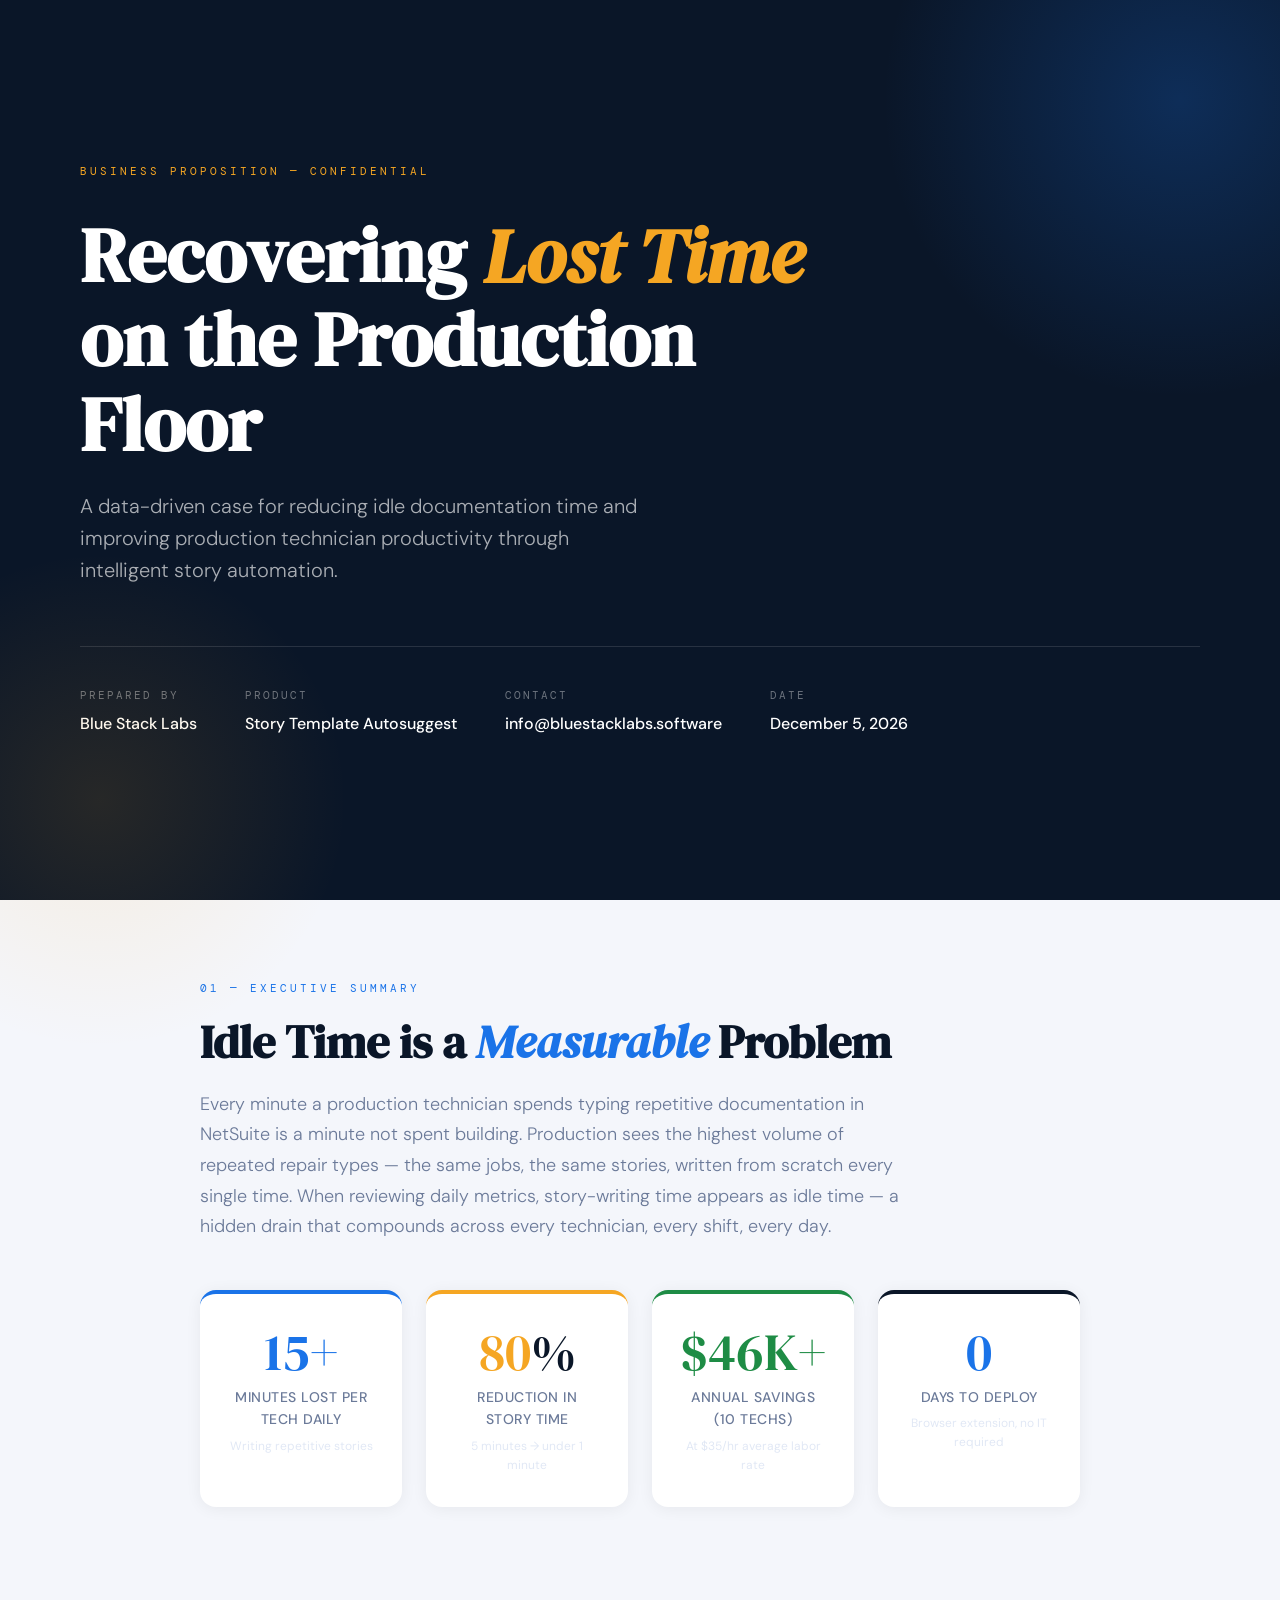
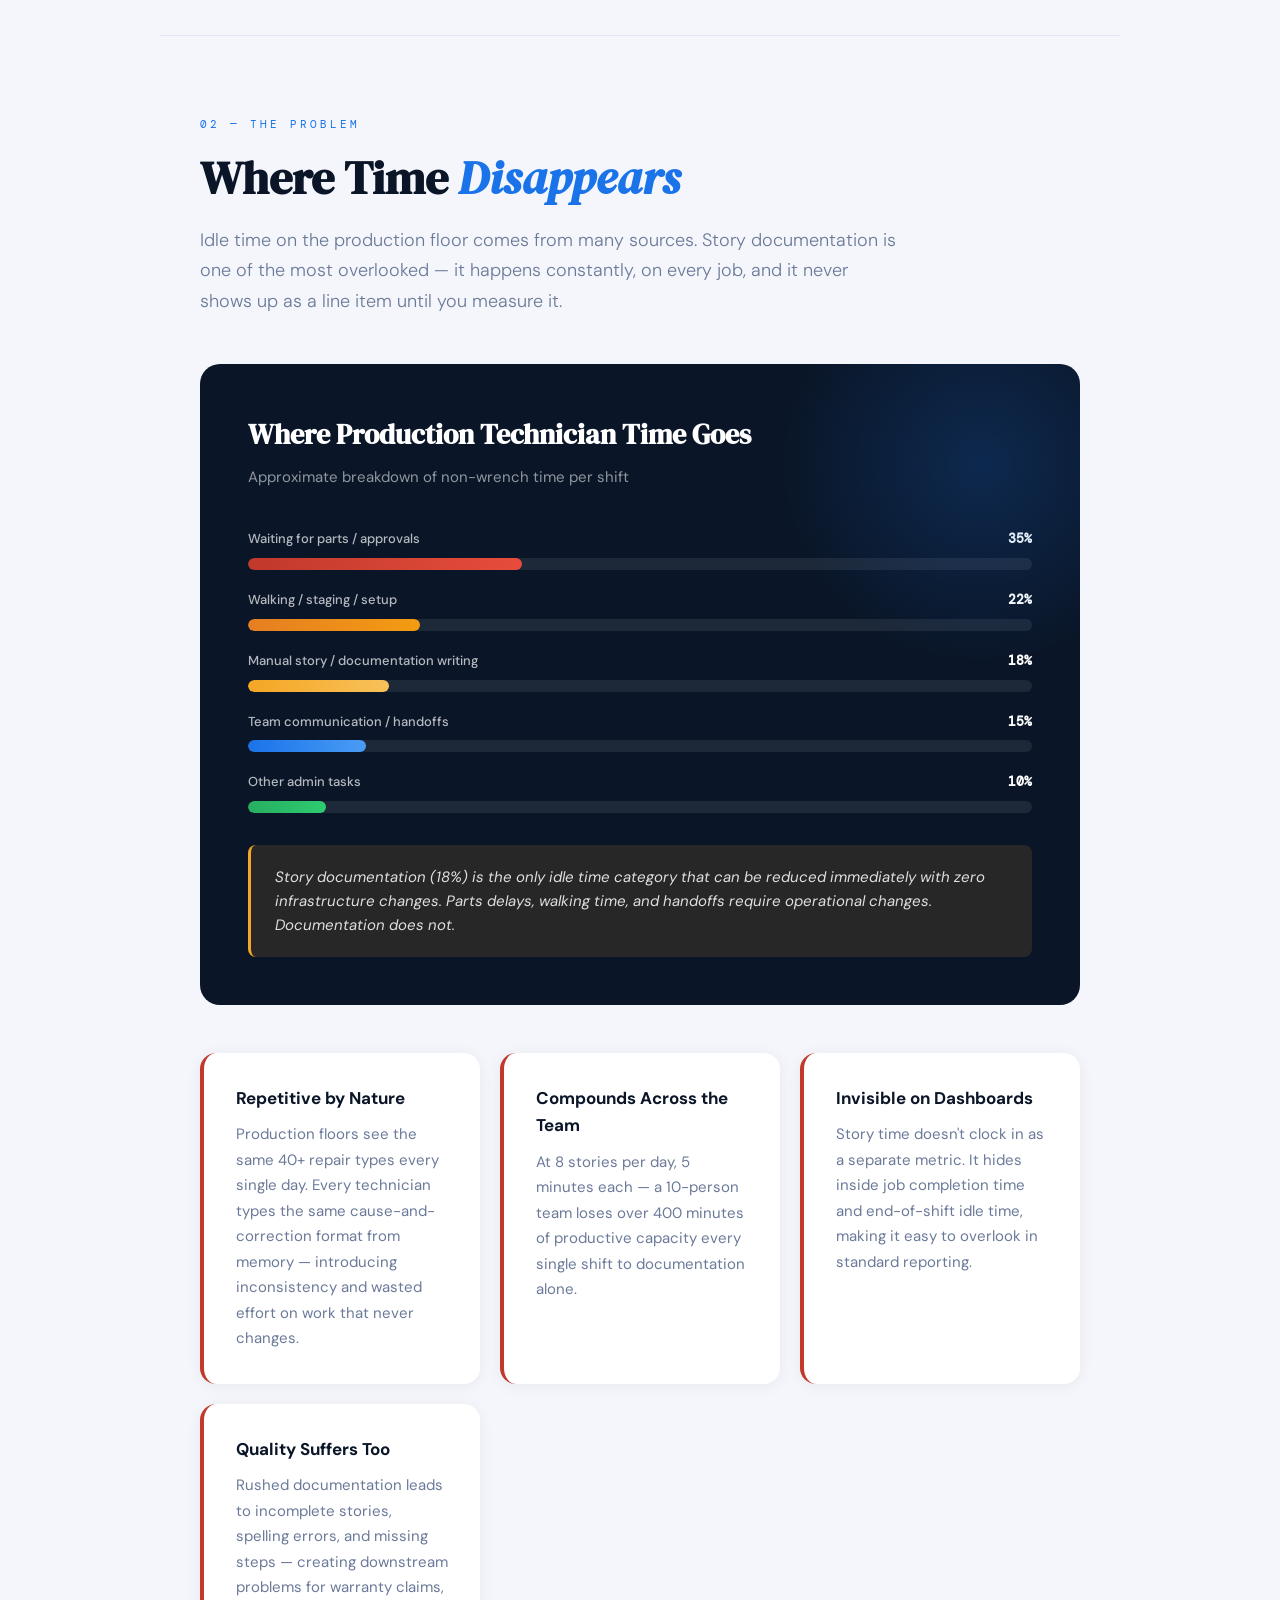
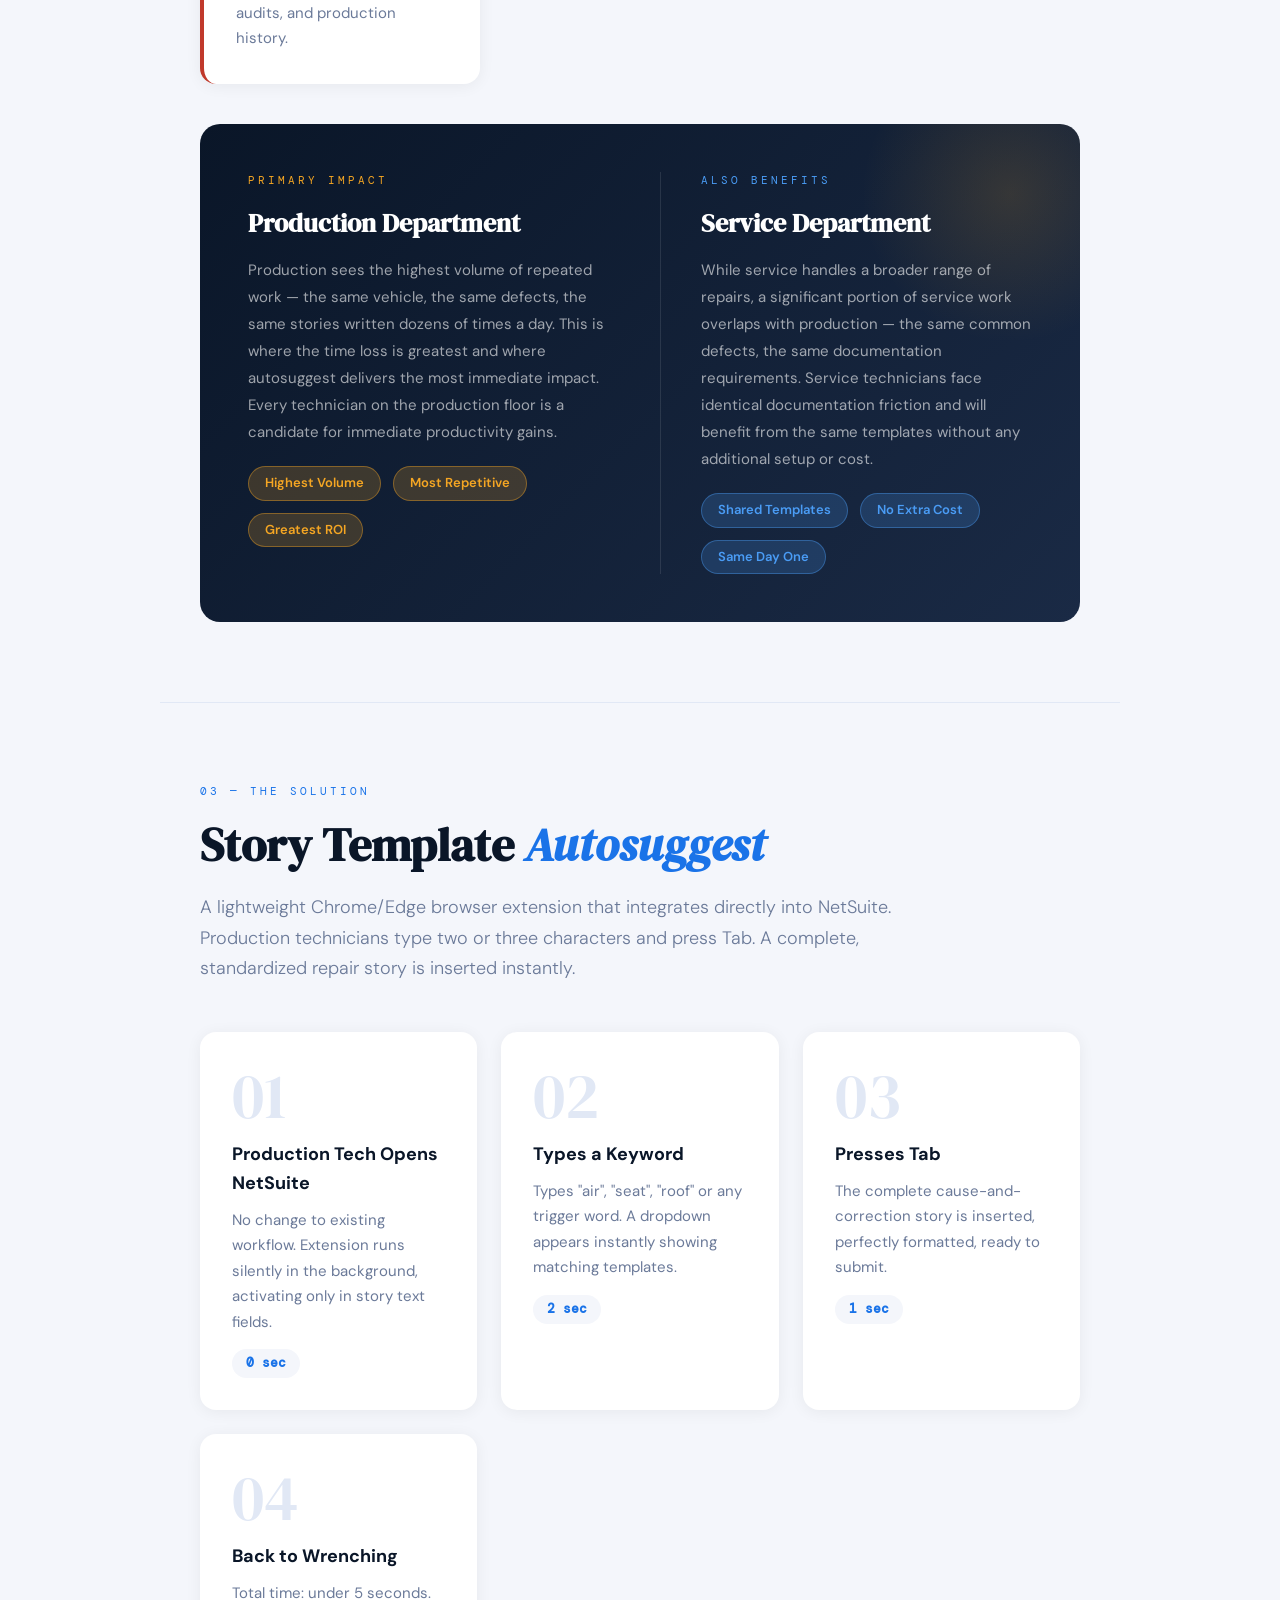
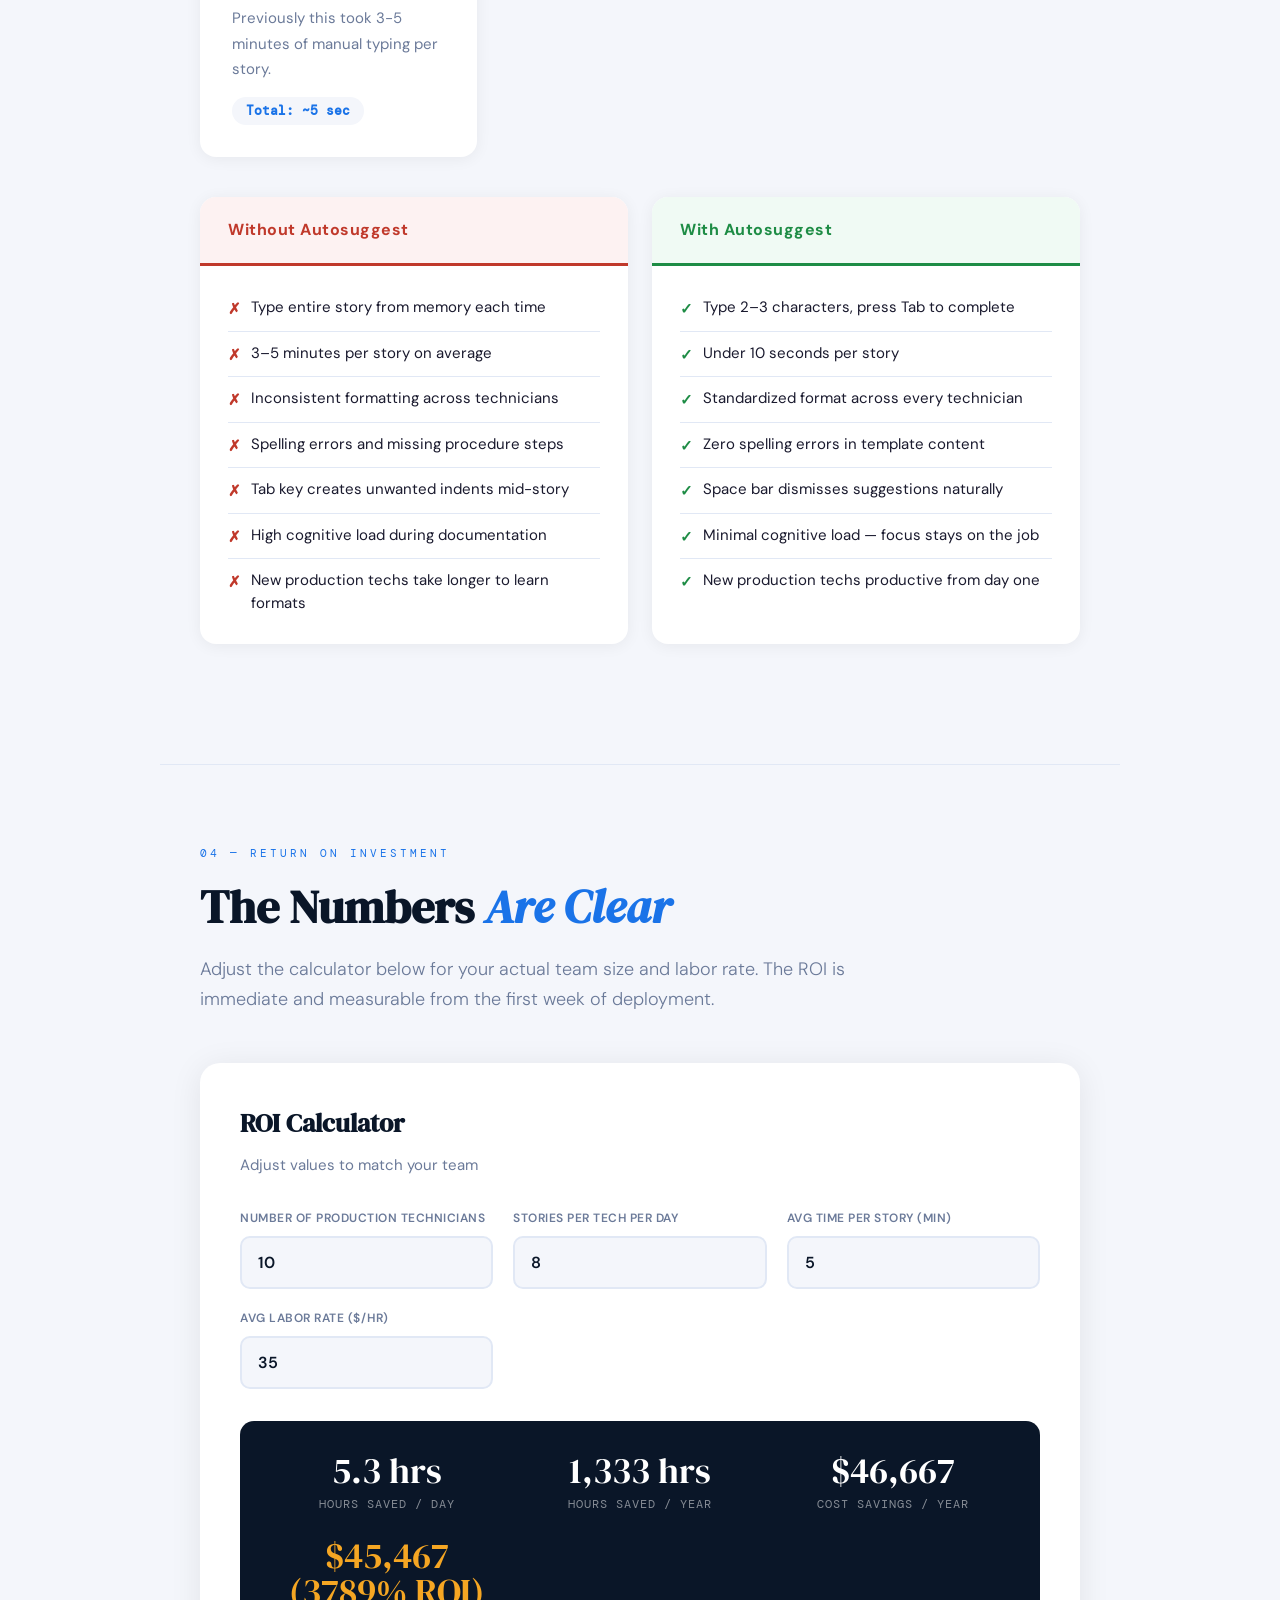
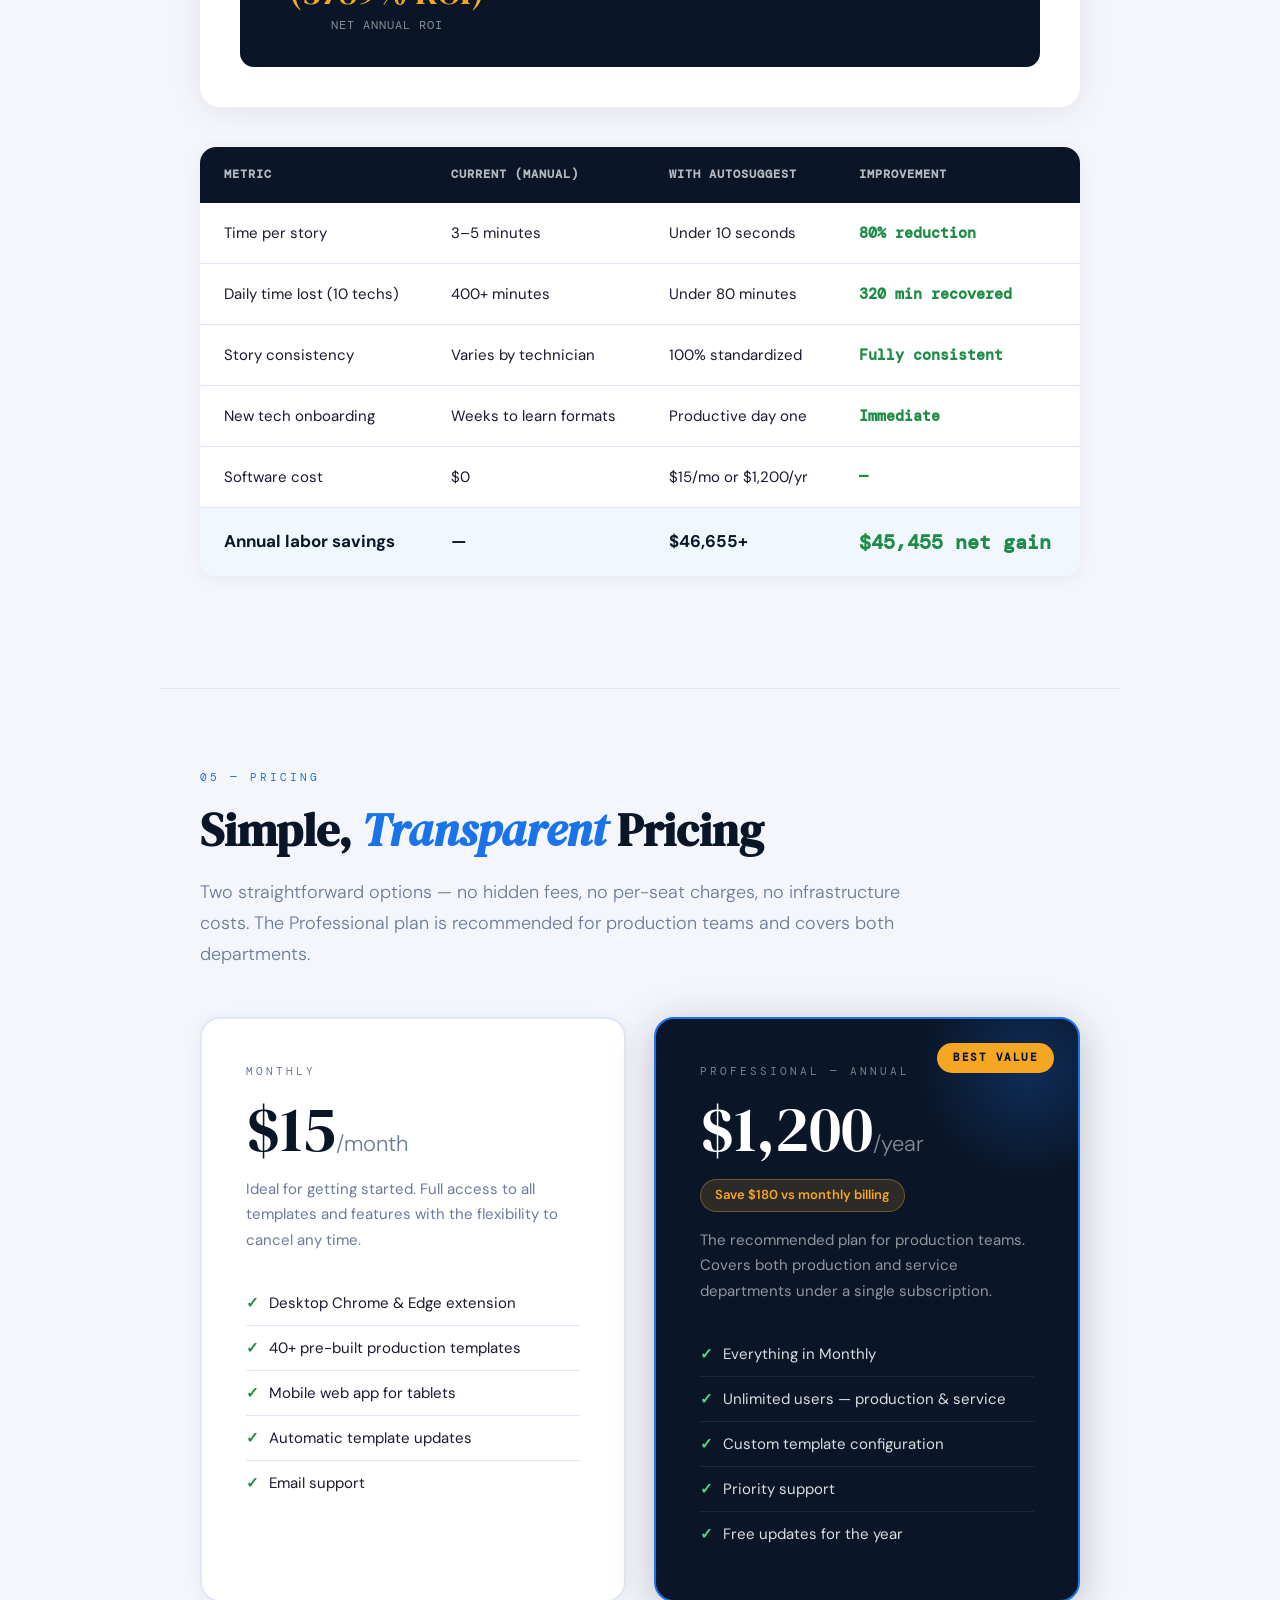
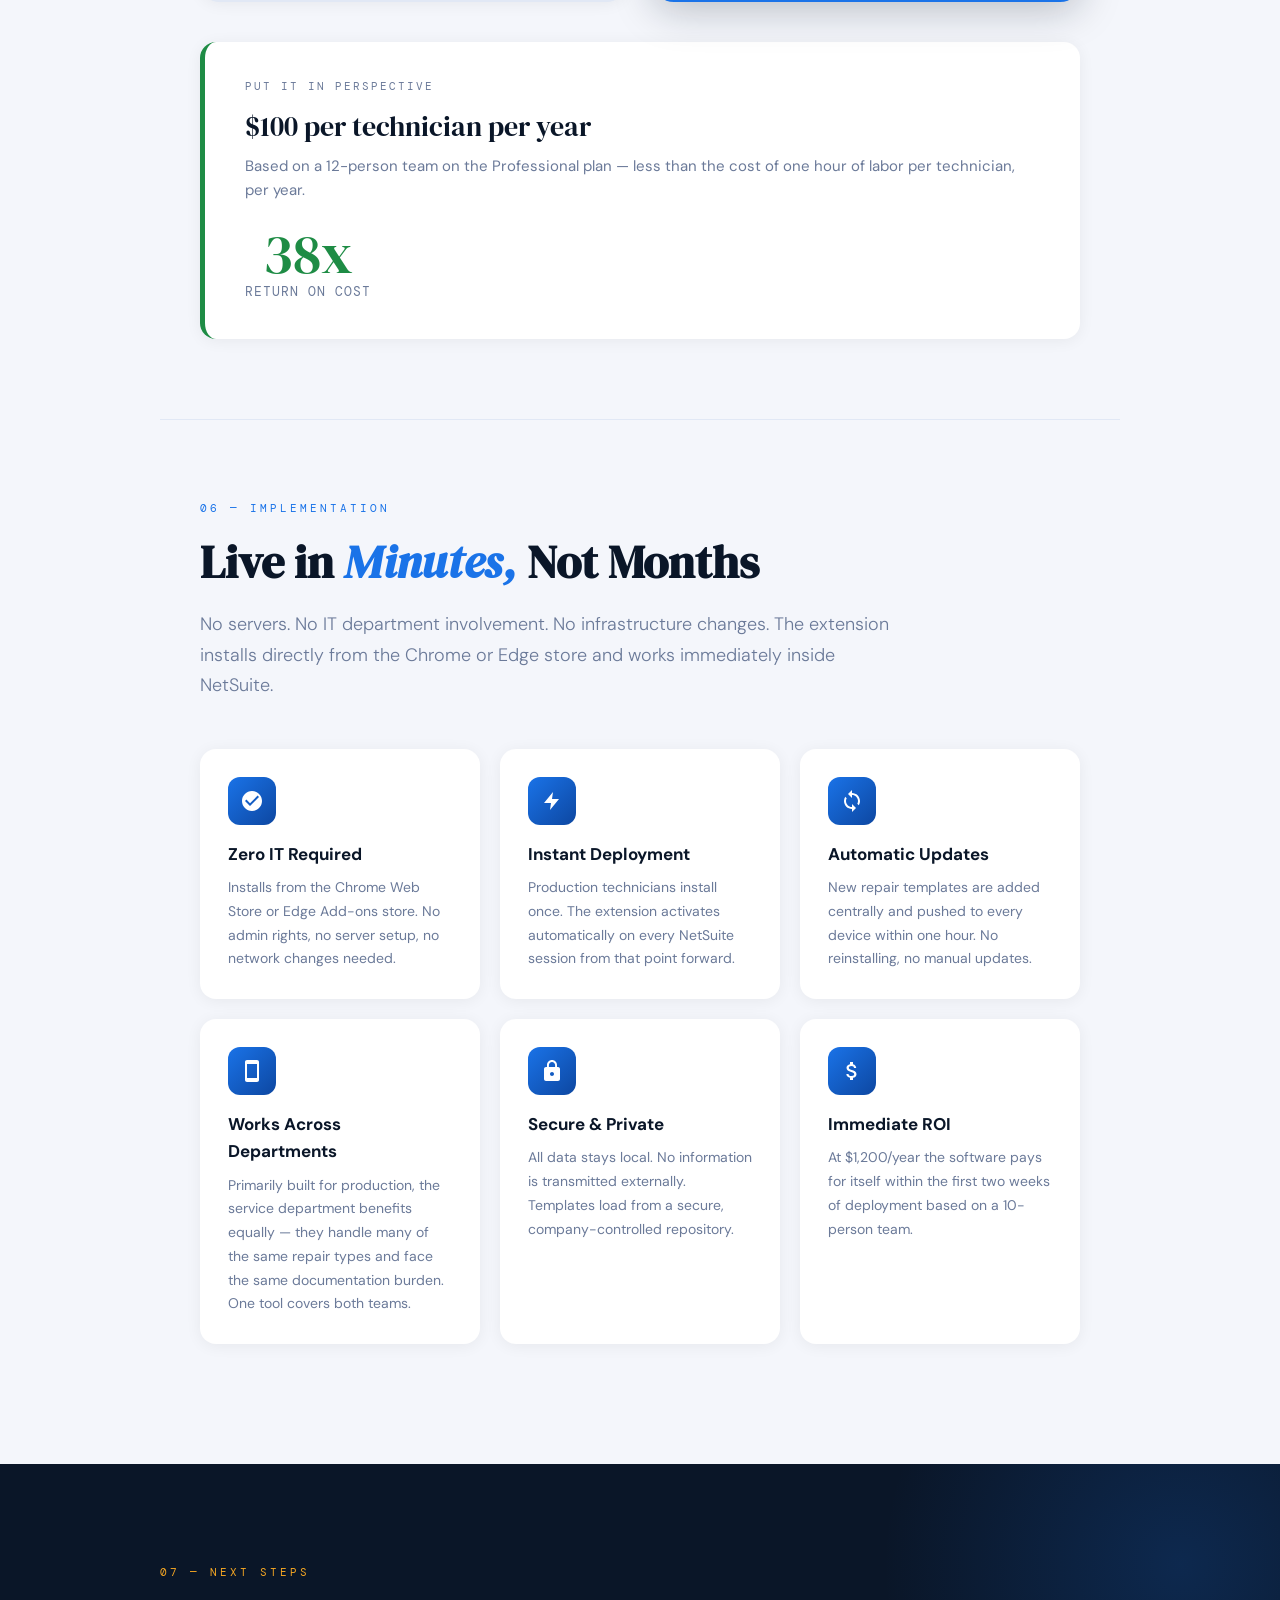
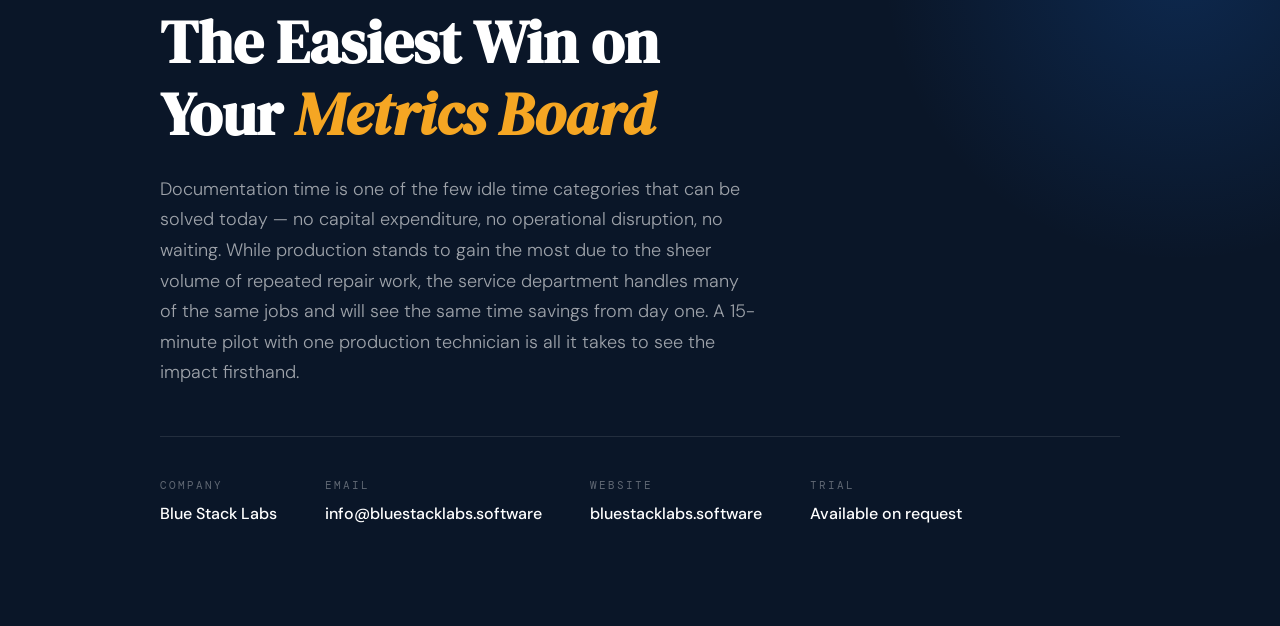
==== commit a070f6ca: "Refactor CSS for responsive layout adjustments Updated styles for responsive design and improved lay" ====
--- a/business-proposition.html
+++ b/business-proposition.html
@@ -38,7 +38,6 @@
     justify-content: center;
     padding: 80px;
     position: relative;
-    overflow: hidden;
   }
 
   .cover::before {
@@ -672,12 +671,51 @@
   }
 
   @media (max-width: 768px) {
-    .cover { padding: 48px 28px; }
-    .cover-meta { flex-wrap: wrap; gap: 24px; }
-    .section { padding: 60px 24px; }
+    /* General layout */
+    .cover { padding: 40px 24px; min-height: auto; }
+    .cover-meta { flex-wrap: wrap; gap: 20px; }
+    .cover h1 { font-size: 36px; }
+    .section { padding: 48px 20px; }
+    .closing { padding: 48px 24px; }
+    .idle-visual { padding: 28px 20px; }
+
+    /* Stack all two-column grids */
     .compare { grid-template-columns: 1fr; }
-    .closing { padding: 60px 28px; }
-    .idle-visual { padding: 32px 24px; }
+    .stat-row { grid-template-columns: 1fr 1fr; }
+    .steps { grid-template-columns: 1fr; }
+    .impl-grid { grid-template-columns: 1fr; }
+    .problem-grid { grid-template-columns: 1fr; }
+
+    /* Pricing cards - stack vertically */
+    .pricing-grid { grid-template-columns: 1fr !important; }
+
+    /* Dual dept callout - stack */
+    .dept-grid { grid-template-columns: 1fr !important; }
+    .dept-grid > div:last-child {
+      border-left: none !important;
+      padding-left: 0 !important;
+      border-top: 1px solid rgba(255,255,255,0.1);
+      padding-top: 32px !important;
+      margin-top: 8px;
+    }
+
+    /* Cost callout - stack */
+    .cost-callout { flex-direction: column !important; text-align: center; }
+
+    /* ROI calculator inputs */
+    .calc-inputs { grid-template-columns: 1fr 1fr; }
+    .calc-results { grid-template-columns: 1fr 1fr; }
+
+    /* Closing contact */
+    .closing-contact { flex-wrap: wrap; gap: 20px; }
+  }
+
+  @media (max-width: 480px) {
+    .stat-row { grid-template-columns: 1fr; }
+    .calc-inputs { grid-template-columns: 1fr; }
+    .calc-results { grid-template-columns: 1fr 1fr; }
+    .cover h1 { font-size: 28px; }
+    .section h2 { font-size: 26px !important; }
   }
 
   @media print {
@@ -821,7 +859,7 @@
   <!-- Dual department callout -->
   <div style="background: linear-gradient(135deg, #0a1628, #1a2a45); border-radius: 20px; padding: 48px; margin-top: 16px; position: relative; overflow: hidden;">
     <div style="position:absolute; top:-80px; right:-80px; width:300px; height:300px; border-radius:50%; background: radial-gradient(circle, rgba(245,166,35,0.15) 0%, transparent 70%);"></div>
-    <div style="display: grid; grid-template-columns: 1fr 1fr; gap: 40px; position: relative;">
+    <div class="dept-grid" style="display: grid; grid-template-columns: 1fr 1fr; gap: 40px; position: relative;">
 
       <div>
         <div style="font-family:'DM Mono',monospace; font-size:11px; letter-spacing:3px; text-transform:uppercase; color: #f5a623; margin-bottom:14px;">Primary Impact</div>
@@ -1015,7 +1053,7 @@
   <h2>Simple, <em>Transparent</em> Pricing</h2>
   <p class="lead">Two straightforward options — no hidden fees, no per-seat charges, no infrastructure costs. The Professional plan is recommended for production teams and covers both departments.</p>
 
-  <div style="display: grid; grid-template-columns: 1fr 1fr; gap: 28px; margin: 40px 0;">
+  <div class="pricing-grid" style="display: grid; grid-template-columns: 1fr 1fr; gap: 28px; margin: 40px 0;">
 
     <!-- Monthly -->
     <div style="background: white; border-radius: 20px; padding: 44px; box-shadow: 0 2px 16px rgba(0,0,0,0.06); border: 2px solid var(--mid); position: relative;">
@@ -1053,7 +1091,7 @@
   </div>
 
   <!-- Cost per tech callout -->
-  <div style="background:white; border-radius:16px; padding:36px 40px; box-shadow:0 2px 16px rgba(0,0,0,0.06); display:flex; align-items:center; justify-content:space-between; flex-wrap:wrap; gap:24px; border-left: 5px solid var(--green);">
+  <div class="cost-callout" style="background:white; border-radius:16px; padding:36px 40px; box-shadow:0 2px 16px rgba(0,0,0,0.06); display:flex; align-items:center; justify-content:space-between; flex-wrap:wrap; gap:24px; border-left: 5px solid var(--green);">
     <div>
       <div style="font-family:'DM Mono',monospace; font-size:11px; letter-spacing:2px; text-transform:uppercase; color:var(--muted); margin-bottom:8px;">Put It In Perspective</div>
       <div style="font-family:'DM Serif Display',serif; font-size:28px; color:var(--navy);">$100 per technician per year</div>
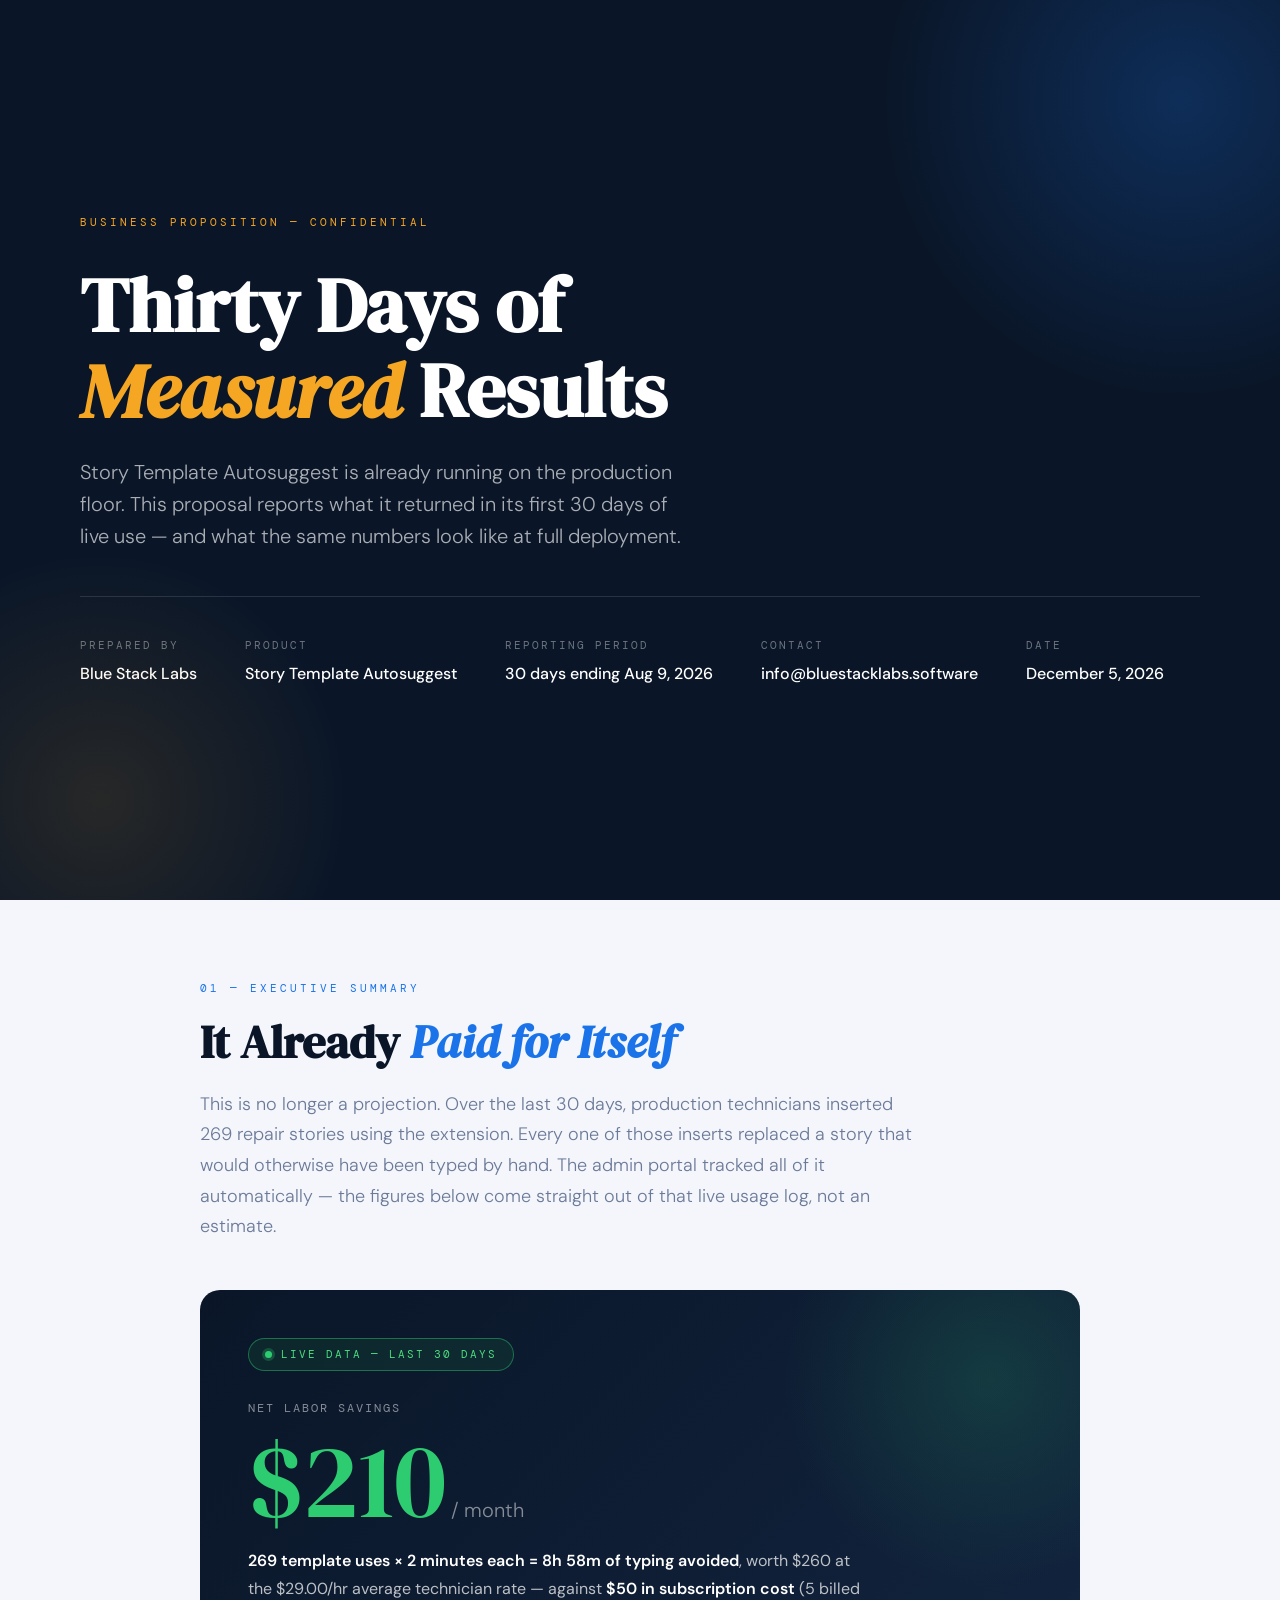
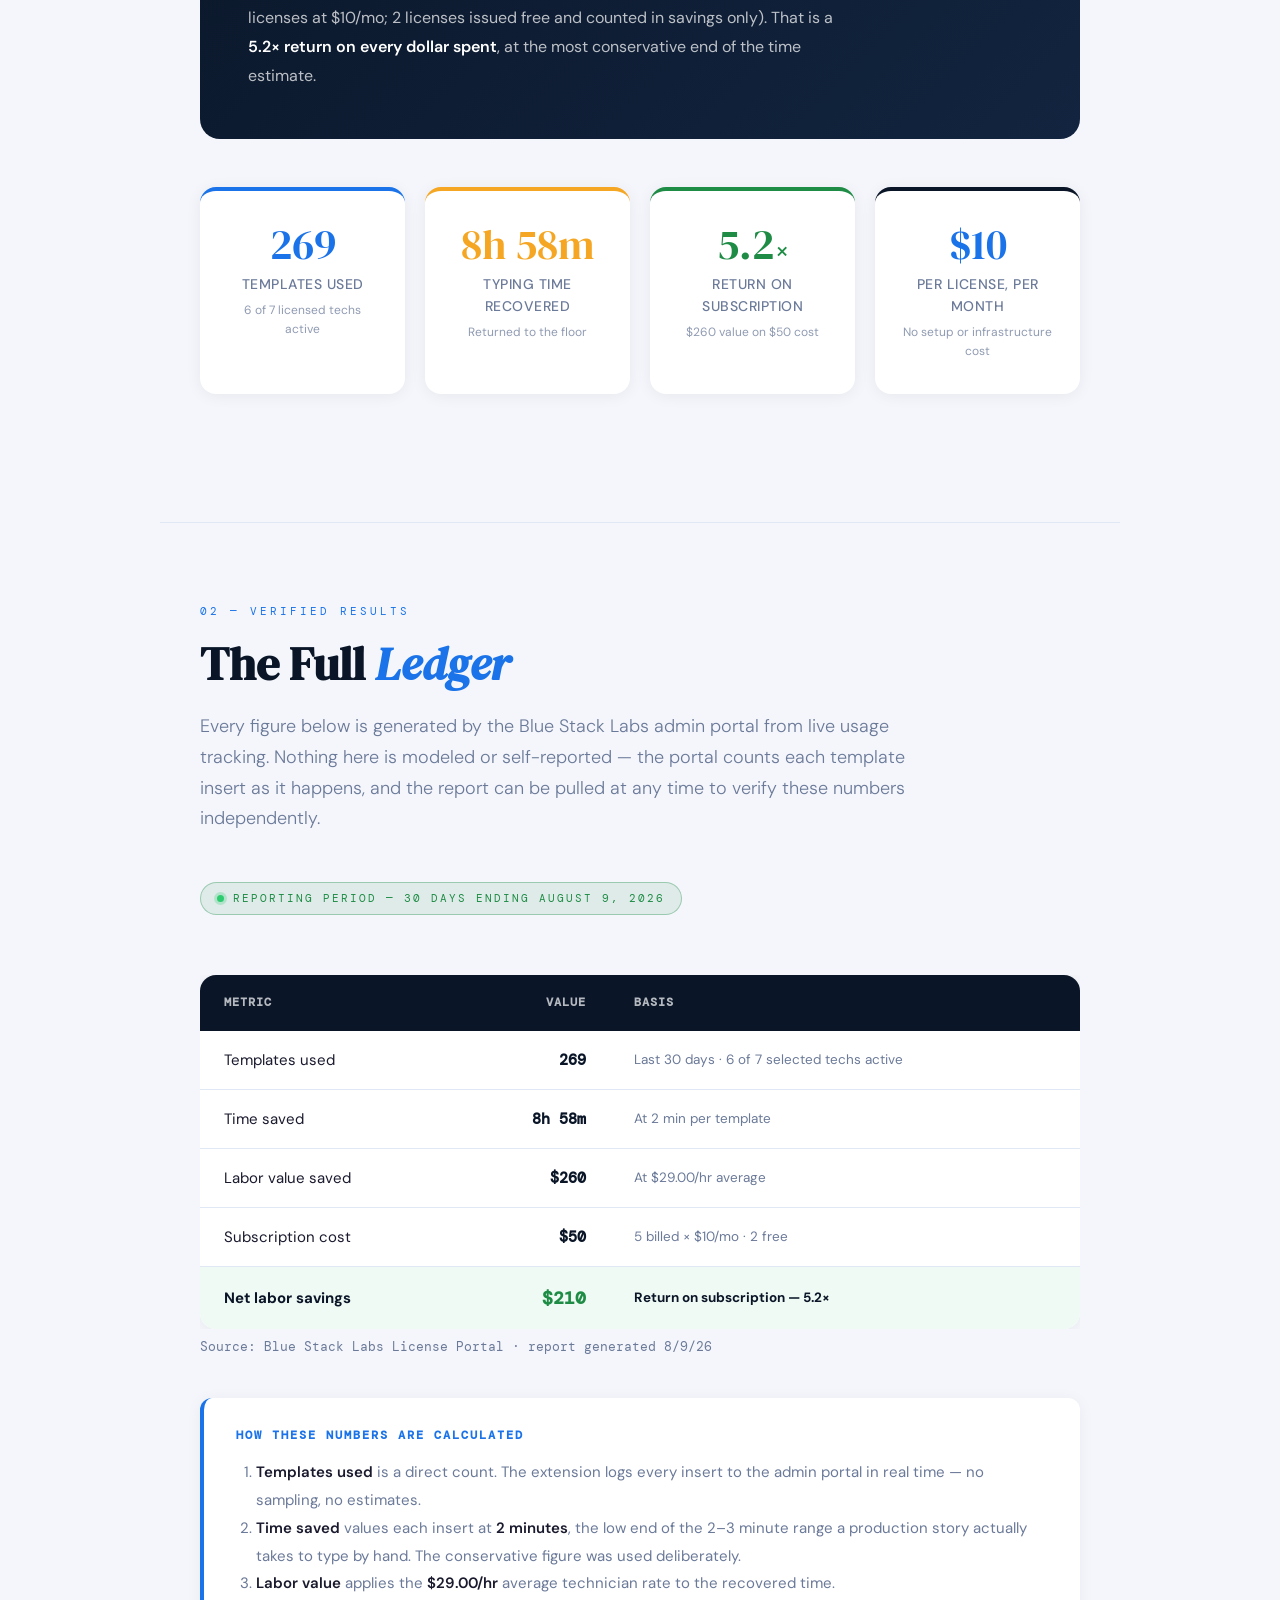
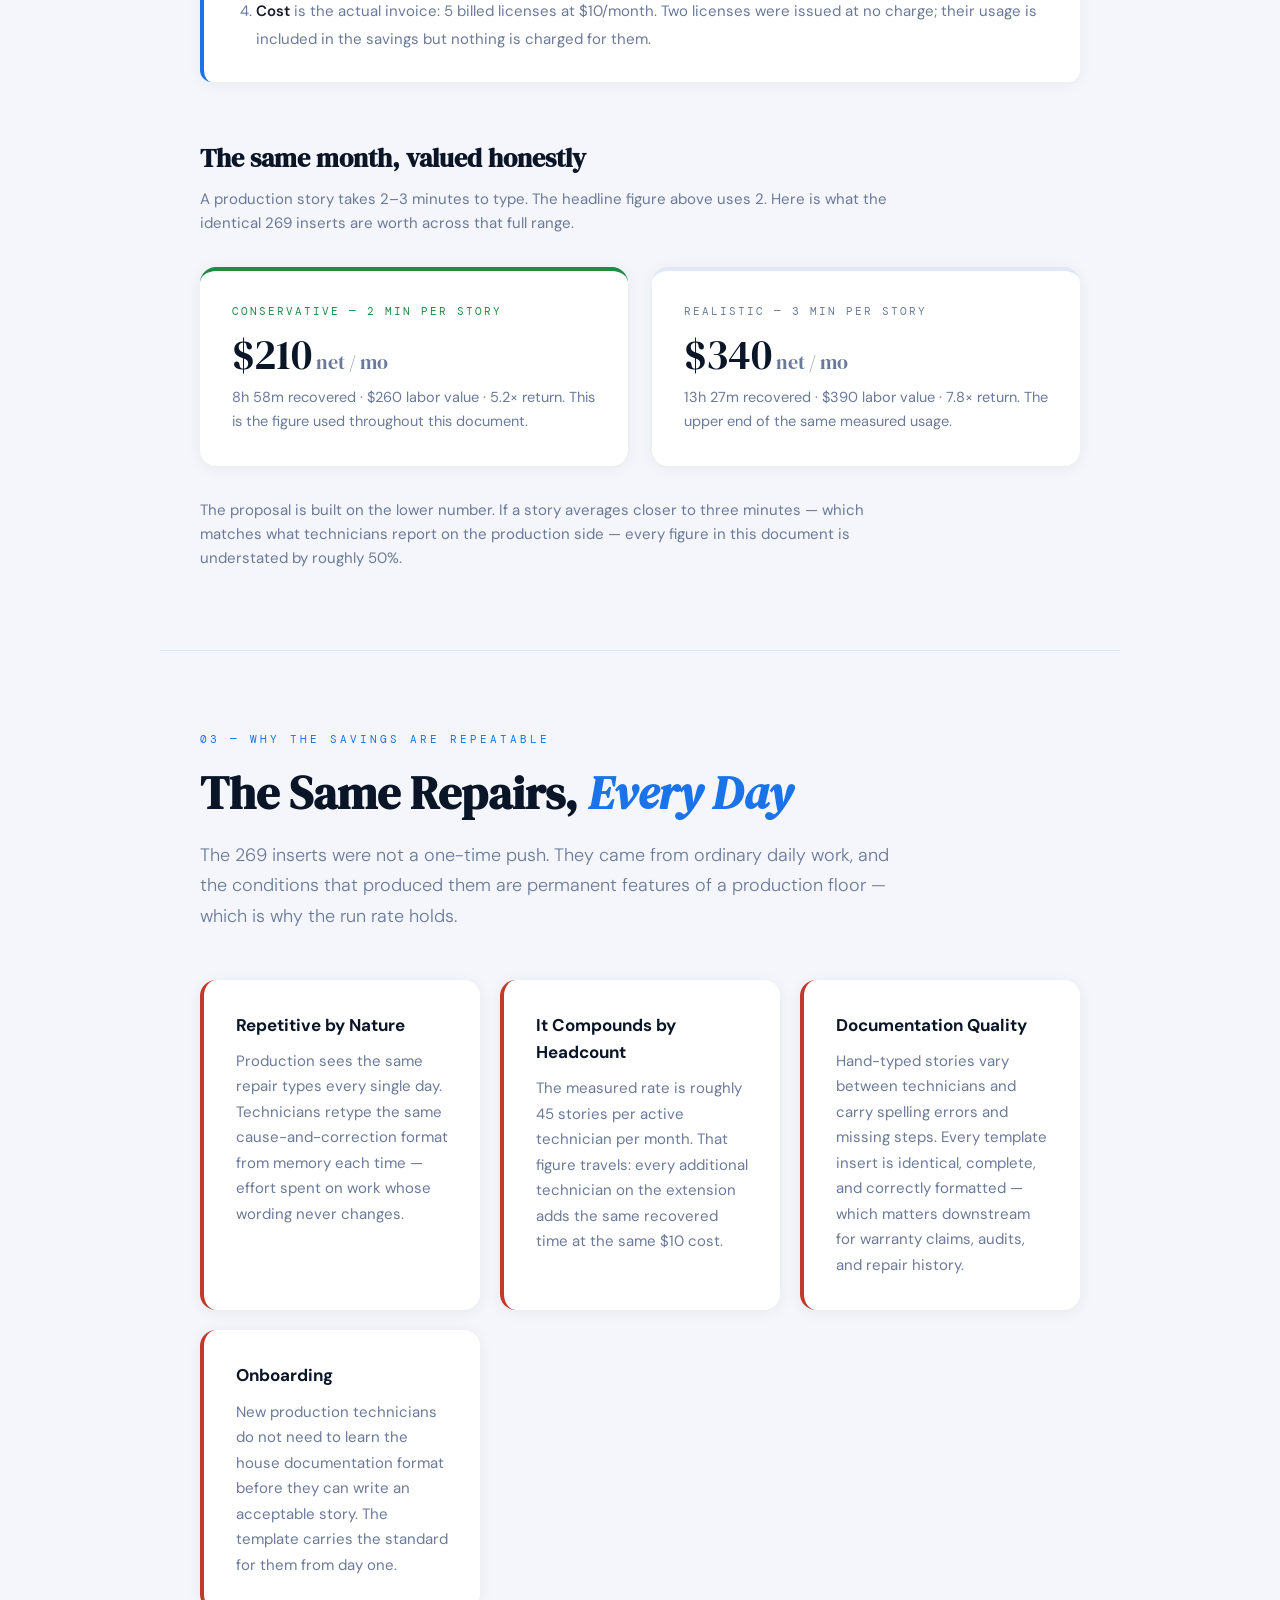
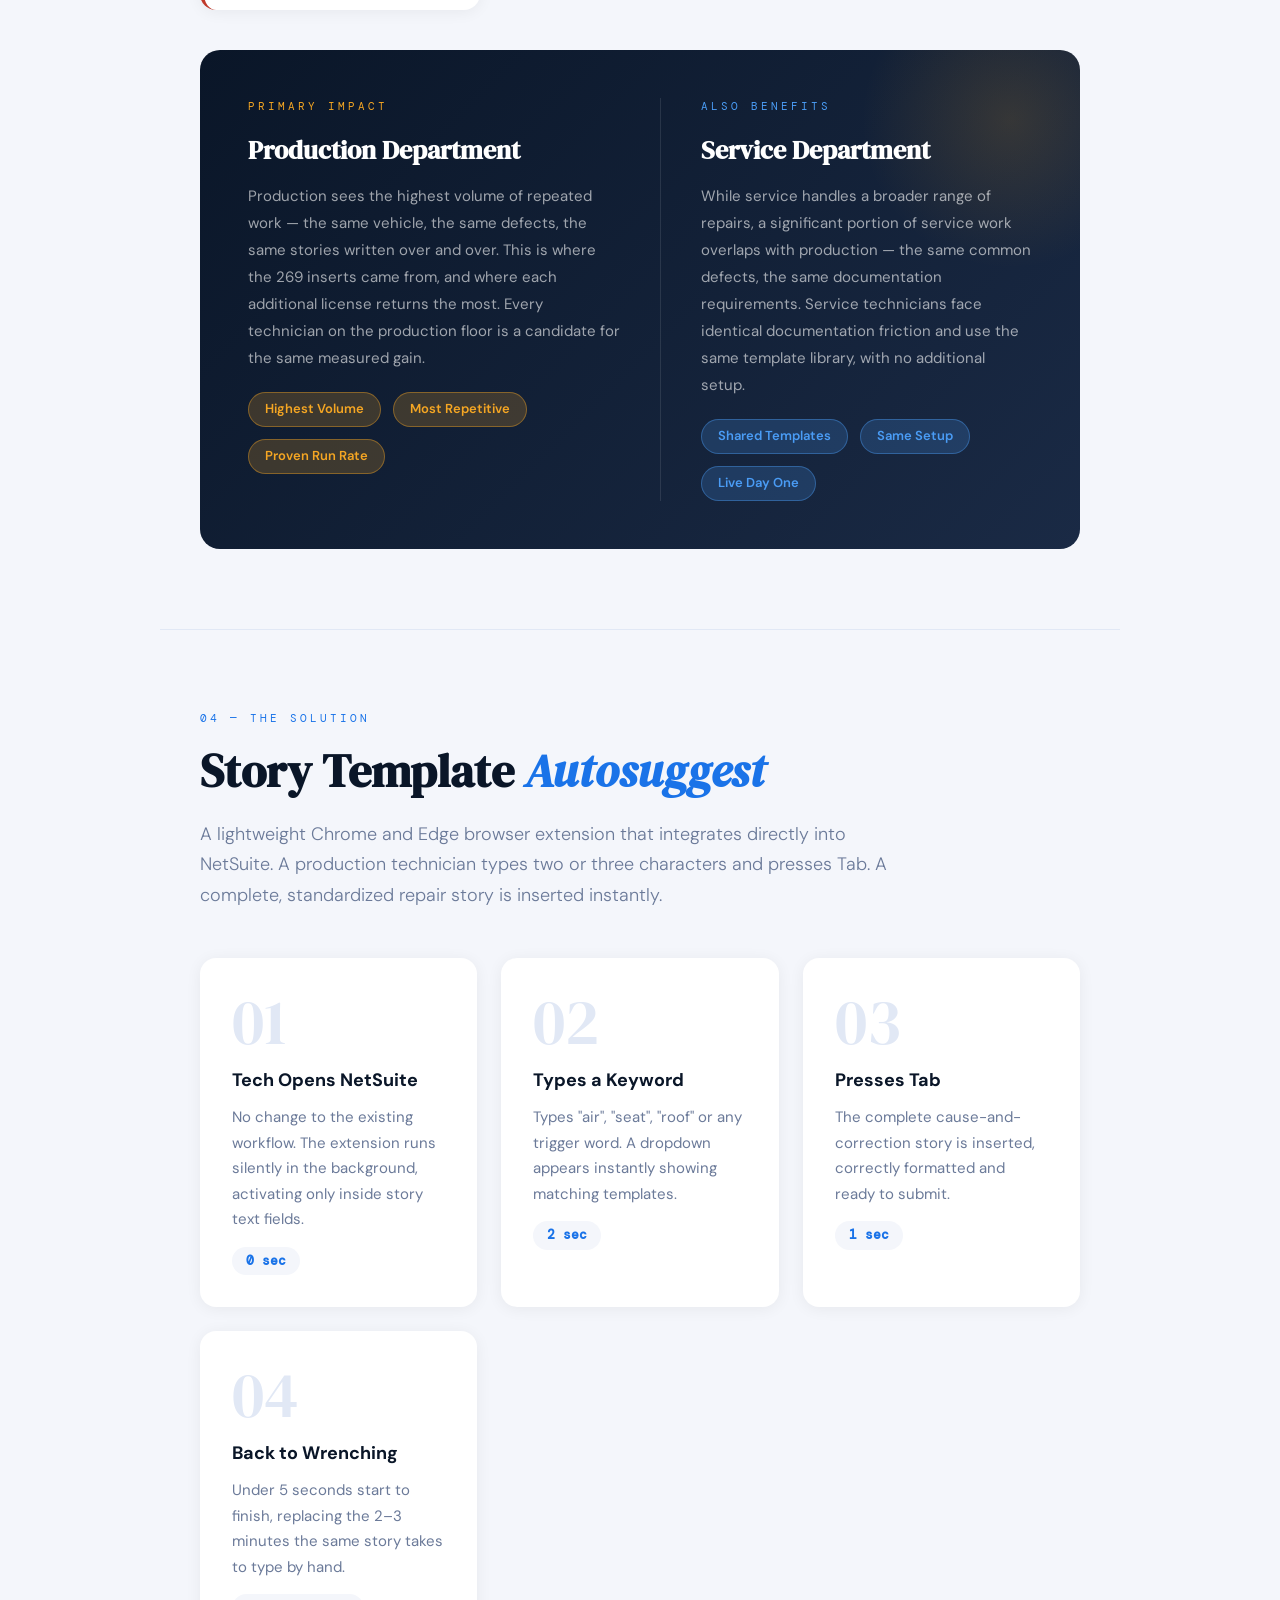
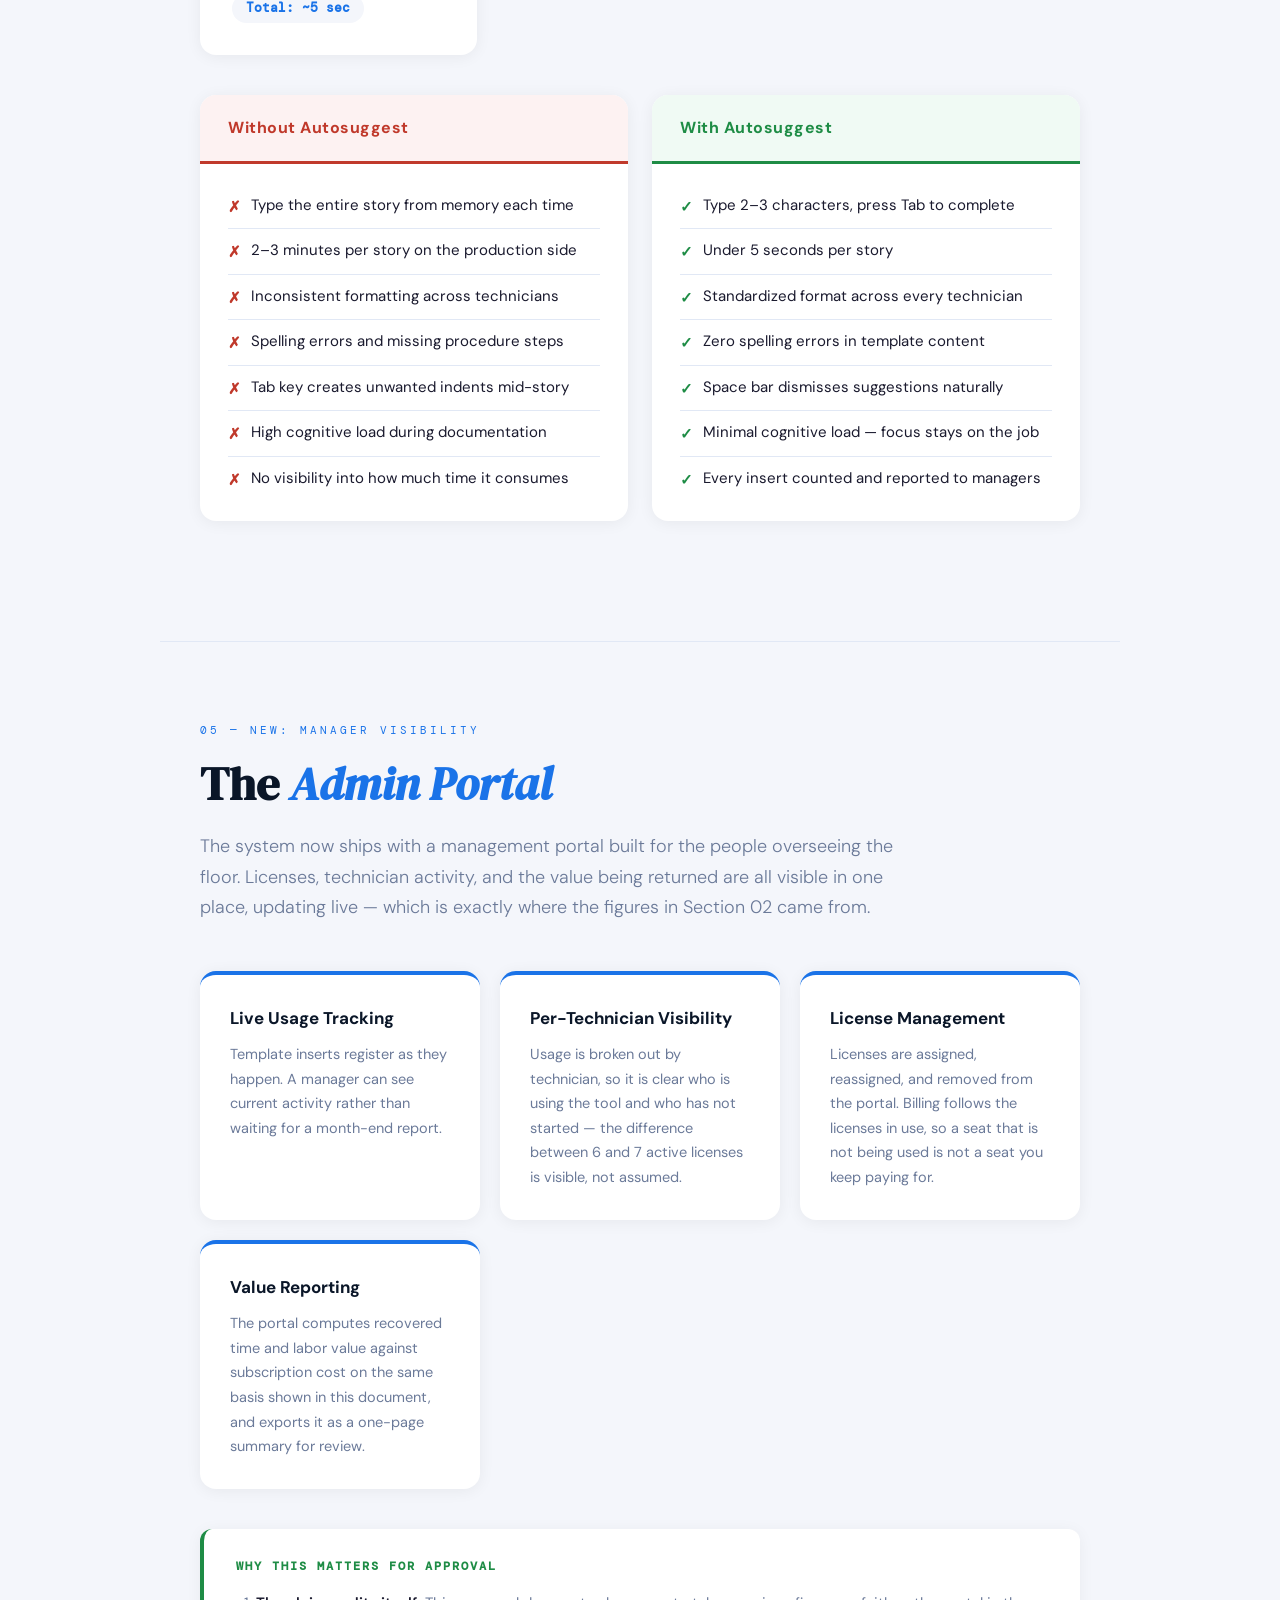
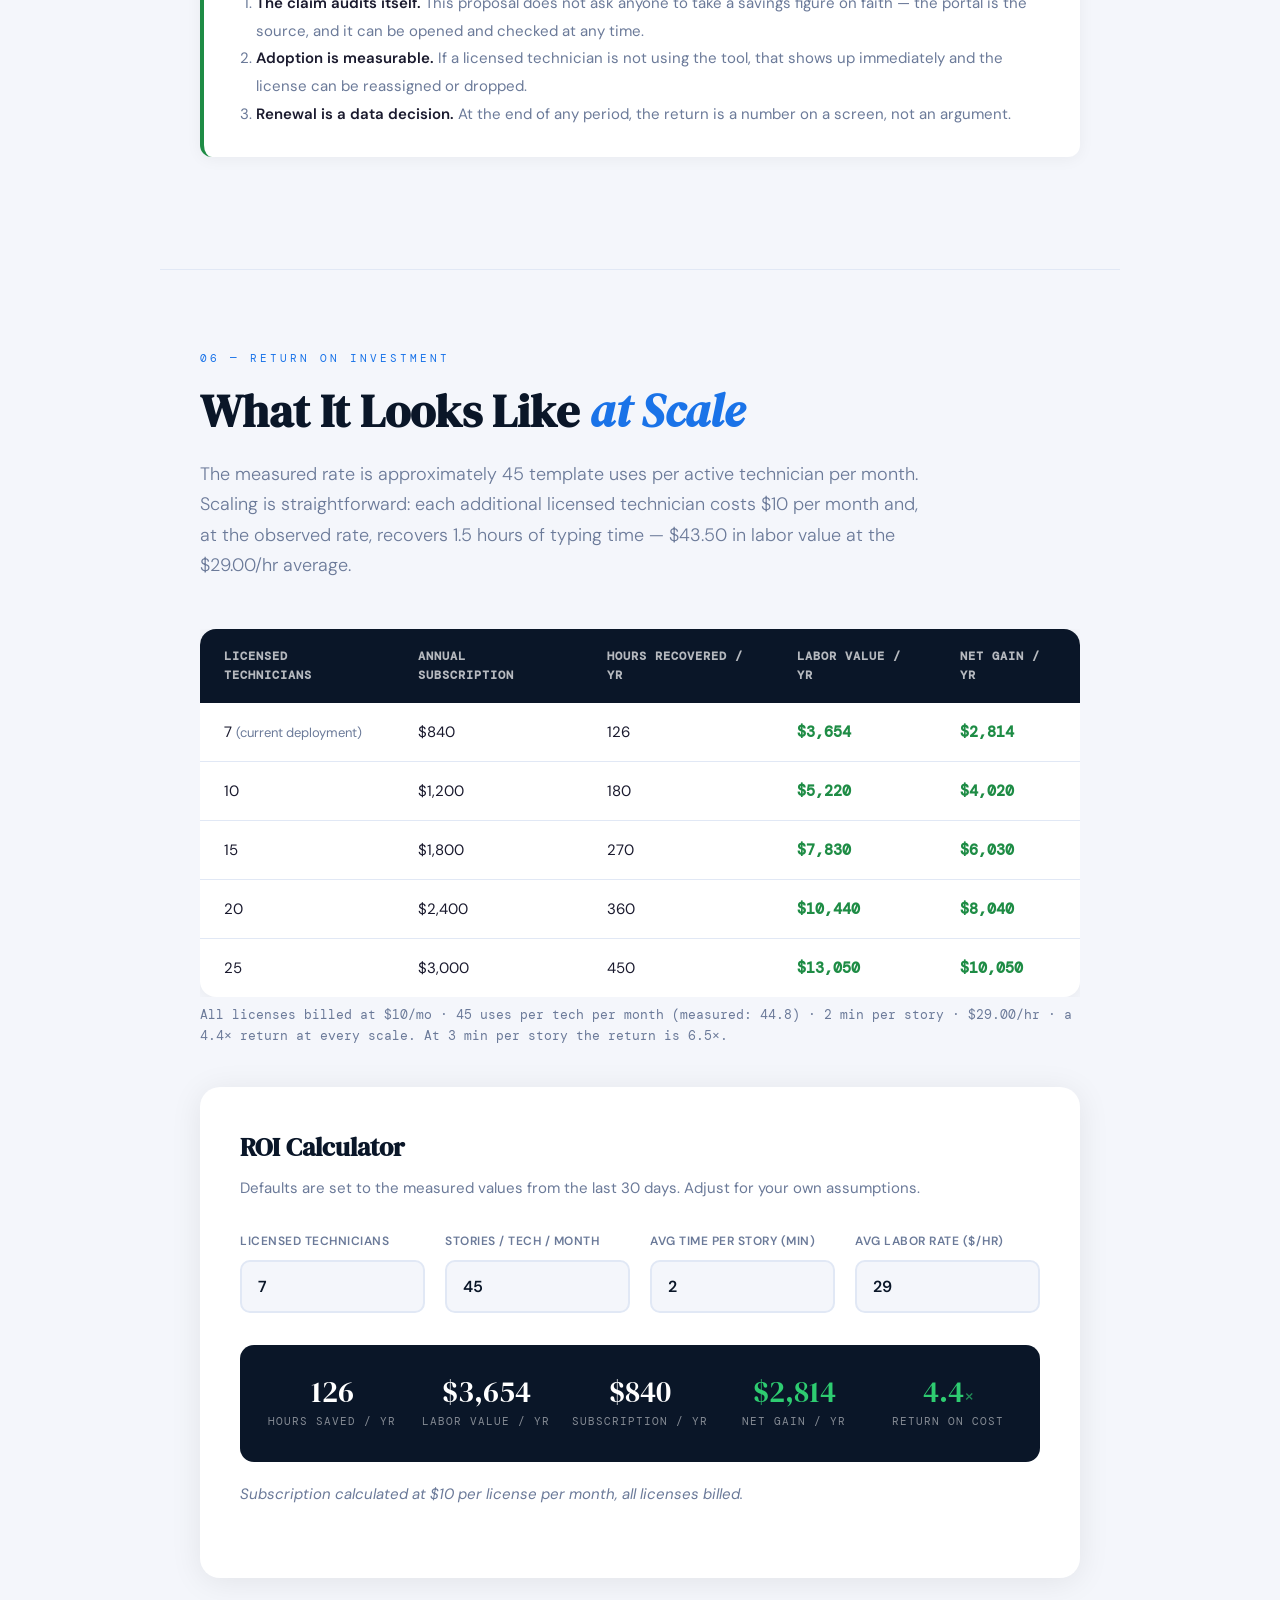
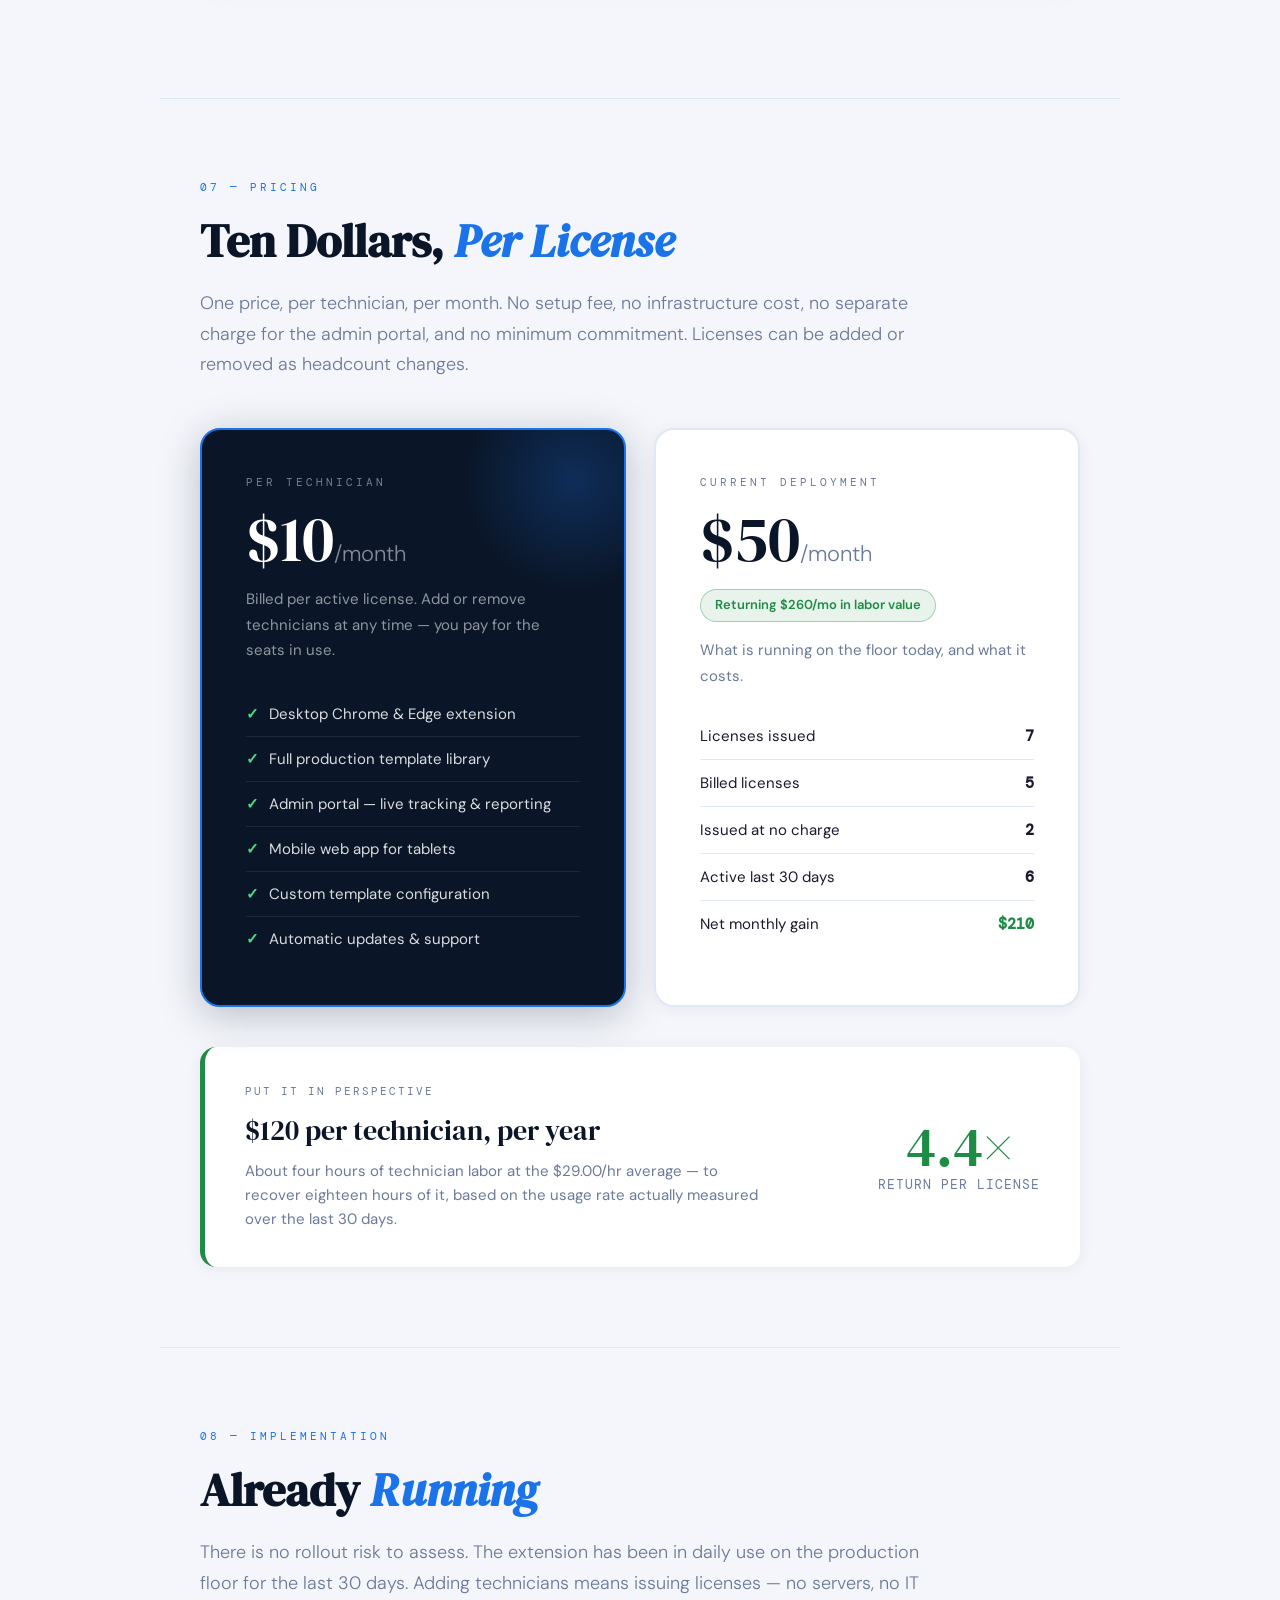
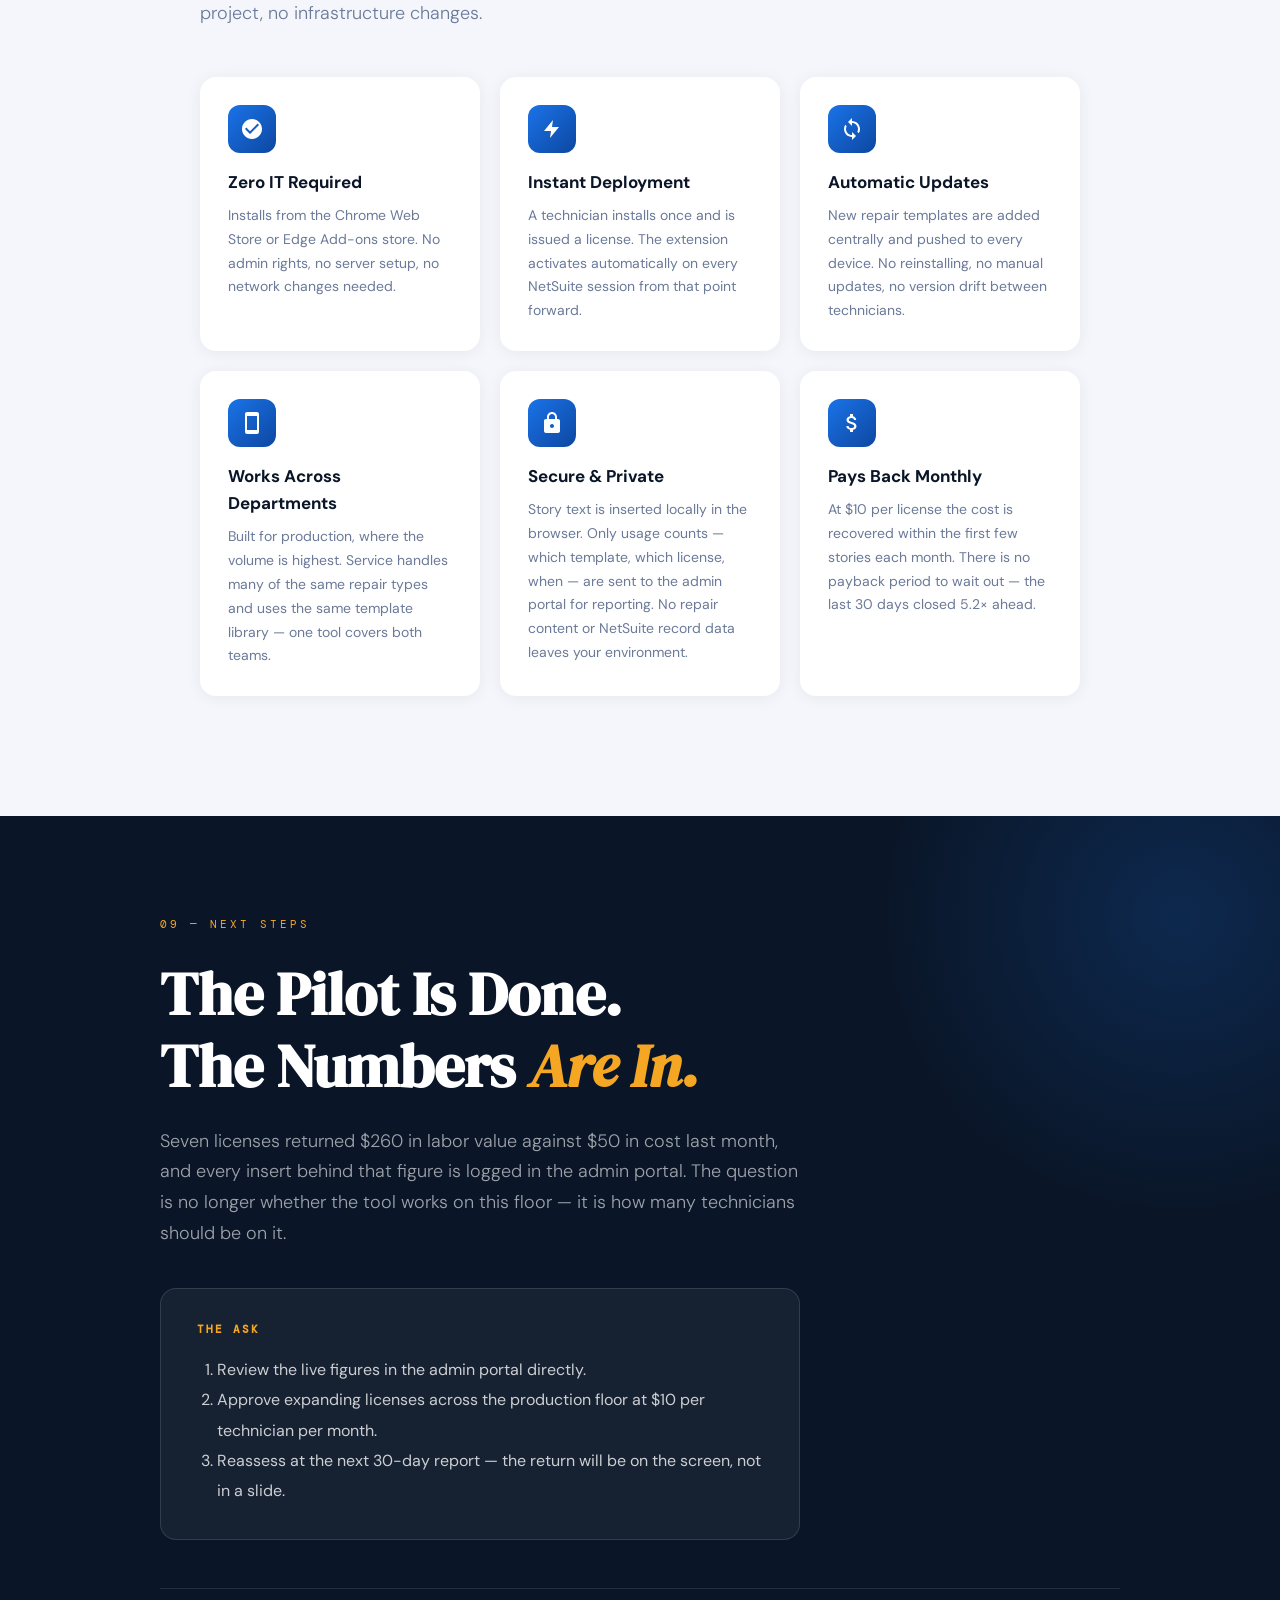
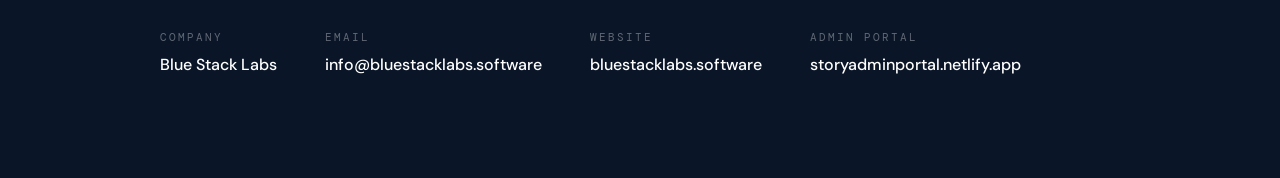
==== commit f17dd40f: "Rebuild business proposition around live 30-day usage data Lead with measured results from the licen" ====
--- a/business-proposition.html
+++ b/business-proposition.html
@@ -4,6 +4,8 @@
 <meta charset="UTF-8">
 <meta name="viewport" content="width=device-width, initial-scale=1.0">
 <title>Story Template Autosuggest — Business Proposition</title>
+    <link rel="icon" type="image/svg+xml" href="/favicon.svg">
+    <link rel="apple-touch-icon" href="/favicon.svg">
 <link href="https://fonts.googleapis.com/css2?family=DM+Serif+Display:ital@0;1&family=DM+Sans:wght@300;400;500;600;700&family=DM+Mono:wght@400;500&display=swap" rel="stylesheet">
 <style>
   :root {
@@ -38,6 +40,7 @@
     justify-content: center;
     padding: 80px;
     position: relative;
+    overflow: hidden;
   }
 
   .cover::before {
@@ -84,8 +87,8 @@
   .cover-sub {
     font-size: 20px;
     color: rgba(255,255,255,0.65);
-    max-width: 560px;
-    margin-bottom: 60px;
+    max-width: 620px;
+    margin-bottom: 44px;
     font-weight: 300;
   }
 
@@ -94,6 +97,7 @@
     gap: 48px;
     border-top: 1px solid rgba(255,255,255,0.12);
     padding-top: 40px;
+    flex-wrap: wrap;
   }
 
   .cover-meta-item label {
@@ -112,6 +116,37 @@
     font-weight: 500;
   }
 
+  /* ── LIVE DATA BADGE ── */
+  .live-badge {
+    display: inline-flex;
+    align-items: center;
+    gap: 9px;
+    background: rgba(30,140,69,0.14);
+    border: 1px solid rgba(46,204,113,0.45);
+    color: #4ade80;
+    font-family: 'DM Mono', monospace;
+    font-size: 11px;
+    letter-spacing: 2px;
+    text-transform: uppercase;
+    padding: 7px 16px;
+    border-radius: 20px;
+    margin-bottom: 28px;
+  }
+
+  .live-badge::before {
+    content: '';
+    width: 7px; height: 7px;
+    border-radius: 50%;
+    background: #2ecc71;
+    box-shadow: 0 0 0 3px rgba(46,204,113,0.25);
+  }
+
+  .live-badge.on-light {
+    background: rgba(30,140,69,0.10);
+    border-color: rgba(30,140,69,0.35);
+    color: var(--green);
+  }
+
   /* ── SECTIONS ── */
   .section {
     max-width: 960px;
@@ -148,134 +183,72 @@
   .lead {
     font-size: 18px;
     color: var(--muted);
-    max-width: 700px;
+    max-width: 720px;
     margin-bottom: 48px;
     font-weight: 300;
     line-height: 1.7;
   }
 
-  /* ── PROBLEM CARDS ── */
-  .problem-grid {
-    display: grid;
-    grid-template-columns: repeat(auto-fit, minmax(280px, 1fr));
-    gap: 20px;
-    margin-bottom: 40px;
-  }
-
-  .problem-card {
-    background: var(--white);
-    border-radius: 16px;
-    padding: 32px;
-    border-left: 4px solid var(--red);
-    box-shadow: 0 2px 16px rgba(0,0,0,0.06);
-  }
-
-  .problem-card h3 {
-    font-size: 17px;
-    font-weight: 700;
-    margin-bottom: 10px;
-    color: var(--navy);
-  }
-
-  .problem-card p {
-    font-size: 15px;
-    color: var(--muted);
-    line-height: 1.7;
-  }
-
-  /* ── IDLE TIME VISUAL ── */
-  .idle-visual {
-    background: var(--navy);
+  /* ── HEADLINE RESULT PANEL ── */
+  .result-panel {
+    background: linear-gradient(135deg, #0a1628, #12243f);
     border-radius: 20px;
     padding: 48px;
-    margin: 48px 0;
+    margin: 40px 0;
     position: relative;
     overflow: hidden;
   }
 
-  .idle-visual::before {
+  .result-panel::before {
     content: '';
     position: absolute;
-    top: -100px; right: -100px;
-    width: 400px; height: 400px;
+    top: -120px; right: -120px;
+    width: 420px; height: 420px;
     border-radius: 50%;
-    background: radial-gradient(circle, rgba(26,115,232,0.2) 0%, transparent 70%);
-  }
-
-  .idle-visual h3 {
+    background: radial-gradient(circle, rgba(46,204,113,0.16) 0%, transparent 70%);
+  }
+
+  .result-panel-inner { position: relative; }
+
+  .result-kicker {
+    font-family: 'DM Mono', monospace;
+    font-size: 12px;
+    letter-spacing: 2px;
+    text-transform: uppercase;
+    color: rgba(255,255,255,0.5);
+    margin-bottom: 10px;
+  }
+
+  .result-figure {
     font-family: 'DM Serif Display', serif;
-    font-size: 28px;
-    color: var(--white);
-    margin-bottom: 8px;
-  }
-
-  .idle-visual p {
-    color: rgba(255,255,255,0.55);
-    margin-bottom: 40px;
-    font-size: 15px;
-  }
-
-  .time-bar-wrap {
-    margin-bottom: 20px;
-  }
-
-  .time-bar-label {
-    display: flex;
-    justify-content: space-between;
-    margin-bottom: 8px;
-  }
-
-  .time-bar-label span {
-    font-size: 13px;
-    color: rgba(255,255,255,0.7);
-    font-weight: 500;
-  }
-
-  .time-bar-label strong {
-    font-family: 'DM Mono', monospace;
-    font-size: 13px;
-    color: var(--white);
-  }
-
-  .time-bar {
-    height: 12px;
-    background: rgba(255,255,255,0.08);
-    border-radius: 6px;
-    overflow: hidden;
-  }
-
-  .time-bar-fill {
-    height: 100%;
-    border-radius: 6px;
-    transition: width 1s ease;
-  }
-
-  .bar-red    { background: linear-gradient(90deg, #c0392b, #e74c3c); }
-  .bar-orange { background: linear-gradient(90deg, #e67e22, #f39c12); }
-  .bar-gold   { background: linear-gradient(90deg, #f5a623, #f8c15a); }
-  .bar-green  { background: linear-gradient(90deg, #27ae60, #2ecc71); }
-  .bar-blue   { background: linear-gradient(90deg, #1a73e8, #4a9cf5); }
-
-  .idle-note {
-    margin-top: 32px;
-    padding: 20px 24px;
-    background: rgba(245,166,35,0.12);
-    border-left: 3px solid var(--gold);
-    border-radius: 8px;
-  }
-
-  .idle-note p {
-    color: rgba(255,255,255,0.85);
-    font-size: 15px;
-    margin: 0;
-    font-style: italic;
-  }
+    font-size: clamp(64px, 9vw, 104px);
+    line-height: 1;
+    color: #2ecc71;
+    margin-bottom: 14px;
+  }
+
+  .result-figure small {
+    font-family: 'DM Sans', sans-serif;
+    font-size: 20px;
+    font-weight: 300;
+    color: rgba(255,255,255,0.5);
+    letter-spacing: 0;
+  }
+
+  .result-explain {
+    color: rgba(255,255,255,0.72);
+    font-size: 16px;
+    line-height: 1.8;
+    max-width: 620px;
+  }
+
+  .result-explain strong { color: var(--white); font-weight: 600; }
 
   /* ── BIG STATS ── */
   .stat-row {
     display: grid;
-    grid-template-columns: repeat(auto-fit, minmax(200px, 1fr));
-    gap: 24px;
+    grid-template-columns: repeat(4, minmax(0, 1fr));
+    gap: 20px;
     margin: 48px 0;
   }
 
@@ -294,10 +267,19 @@
 
   .stat-num {
     font-family: 'DM Serif Display', serif;
-    font-size: 52px;
+    font-size: 42px;
     color: var(--navy);
     line-height: 1;
     margin-bottom: 8px;
+    white-space: nowrap;
+  }
+
+  .stat-num .x {
+    font-family: 'DM Sans', sans-serif;
+    font-size: 26px;
+    font-weight: 400;
+    color: var(--muted);
+    margin-left: 1px;
   }
 
   .stat-num span { color: var(--blue); }
@@ -314,8 +296,180 @@
 
   .stat-sub {
     font-size: 12px;
-    color: var(--mid);
+    color: var(--muted);
+    opacity: 0.75;
     margin-top: 6px;
+  }
+
+  /* ── DATA TABLE (portal mirror) ── */
+  .table-scroll {
+    overflow-x: auto;
+    -webkit-overflow-scrolling: touch;
+    margin: 32px 0 8px;
+  }
+
+  .table-scroll table { margin: 0 !important; min-width: 520px; }
+
+  .data-table {
+    width: 100%;
+    border-collapse: collapse;
+    margin: 32px 0 8px;
+    background: var(--white);
+    border-radius: 16px;
+    overflow: hidden;
+    box-shadow: 0 2px 16px rgba(0,0,0,0.06);
+  }
+
+  .data-table th {
+    background: var(--navy);
+    color: rgba(255,255,255,0.7);
+    font-size: 12px;
+    font-weight: 600;
+    letter-spacing: 1px;
+    text-transform: uppercase;
+    padding: 18px 24px;
+    text-align: left;
+    font-family: 'DM Mono', monospace;
+  }
+
+  .data-table td {
+    padding: 17px 24px;
+    font-size: 15px;
+    border-bottom: 1px solid var(--mid);
+    color: var(--text);
+  }
+
+  .data-table td.num {
+    font-family: 'DM Mono', monospace;
+    font-weight: 600;
+    text-align: right;
+    white-space: nowrap;
+    color: var(--navy);
+  }
+
+  .data-table td.basis {
+    font-size: 13.5px;
+    color: var(--muted);
+  }
+
+  .data-table tr:last-child td {
+    border-bottom: none;
+    background: #f0faf4;
+    font-weight: 700;
+    color: var(--navy);
+  }
+
+  .data-table tr:last-child td.num {
+    color: var(--green);
+    font-size: 18px;
+  }
+
+  .table-source {
+    font-size: 13px;
+    color: var(--muted);
+    font-family: 'DM Mono', monospace;
+    margin-bottom: 40px;
+  }
+
+  /* ── METHODOLOGY BOX ── */
+  .method {
+    background: var(--white);
+    border-left: 4px solid var(--blue);
+    border-radius: 12px;
+    padding: 28px 32px;
+    box-shadow: 0 2px 16px rgba(0,0,0,0.05);
+    margin: 32px 0;
+  }
+
+  .method h4 {
+    font-size: 12px;
+    font-family: 'DM Mono', monospace;
+    letter-spacing: 2px;
+    text-transform: uppercase;
+    color: var(--blue);
+    margin-bottom: 14px;
+  }
+
+  .method ol {
+    margin: 0;
+    padding-left: 20px;
+    color: var(--muted);
+    font-size: 15px;
+    line-height: 1.85;
+  }
+
+  .method ol strong { color: var(--text); font-weight: 600; }
+
+  /* ── SCENARIO BAND ── */
+  .band-grid {
+    display: grid;
+    grid-template-columns: 1fr 1fr;
+    gap: 24px;
+    margin: 32px 0;
+  }
+
+  .band-card {
+    background: var(--white);
+    border-radius: 16px;
+    padding: 32px;
+    box-shadow: 0 2px 16px rgba(0,0,0,0.06);
+    border-top: 4px solid var(--mid);
+  }
+
+  .band-card.primary { border-top-color: var(--green); }
+
+  .band-card .band-tag {
+    font-family: 'DM Mono', monospace;
+    font-size: 11px;
+    letter-spacing: 2px;
+    text-transform: uppercase;
+    color: var(--muted);
+    margin-bottom: 12px;
+  }
+
+  .band-card.primary .band-tag { color: var(--green); }
+
+  .band-card .band-num {
+    font-family: 'DM Serif Display', serif;
+    font-size: 42px;
+    color: var(--navy);
+    line-height: 1;
+    margin-bottom: 10px;
+  }
+
+  .band-card p {
+    font-size: 14.5px;
+    color: var(--muted);
+    line-height: 1.7;
+  }
+
+  /* ── PROBLEM CARDS ── */
+  .problem-grid {
+    display: grid;
+    grid-template-columns: repeat(auto-fit, minmax(280px, 1fr));
+    gap: 20px;
+    margin-bottom: 40px;
+  }
+
+  .problem-card {
+    background: var(--white);
+    border-radius: 16px;
+    padding: 32px;
+    border-left: 4px solid var(--red);
+    box-shadow: 0 2px 16px rgba(0,0,0,0.06);
+  }
+
+  .problem-card h3 {
+    font-size: 17px;
+    font-weight: 700;
+    margin-bottom: 10px;
+    color: var(--navy);
+  }
+
+  .problem-card p {
+    font-size: 15px;
+    color: var(--muted);
+    line-height: 1.7;
   }
 
   /* ── ROI TABLE ── */
@@ -342,29 +496,18 @@
   }
 
   .roi-table td {
-    padding: 18px 24px;
+    padding: 17px 24px;
     font-size: 15px;
     border-bottom: 1px solid var(--mid);
     color: var(--text);
   }
 
-  .roi-table tr:last-child td {
-    border-bottom: none;
-    background: #f0f7ff;
-    font-weight: 700;
-    font-size: 17px;
-    color: var(--navy);
-  }
-
-  .roi-table td:last-child {
+  .roi-table tr:last-child td { border-bottom: none; }
+
+  .roi-table td.pos {
     font-family: 'DM Mono', monospace;
     color: var(--green);
     font-weight: 600;
-  }
-
-  .roi-table tr:last-child td:last-child {
-    color: var(--green);
-    font-size: 20px;
   }
 
   /* ── HOW IT WORKS ── */
@@ -467,6 +610,35 @@
   .compare-col.bad  li::before { content: '✗'; color: var(--red); font-weight: 700; }
   .compare-col.good li::before { content: '✓'; color: var(--green); font-weight: 700; }
 
+  /* ── ADMIN PORTAL ── */
+  .portal-grid {
+    display: grid;
+    grid-template-columns: repeat(auto-fit, minmax(250px, 1fr));
+    gap: 20px;
+    margin: 40px 0;
+  }
+
+  .portal-card {
+    background: var(--white);
+    border-radius: 16px;
+    padding: 30px;
+    box-shadow: 0 2px 16px rgba(0,0,0,0.06);
+    border-top: 4px solid var(--blue);
+  }
+
+  .portal-card h3 {
+    font-size: 17px;
+    font-weight: 700;
+    margin-bottom: 10px;
+    color: var(--navy);
+  }
+
+  .portal-card p {
+    font-size: 14.5px;
+    color: var(--muted);
+    line-height: 1.7;
+  }
+
   /* ── IMPLEMENTATION ── */
   .impl-grid {
     display: grid;
@@ -551,10 +723,36 @@
   .closing p {
     font-size: 18px;
     color: rgba(255,255,255,0.6);
-    max-width: 600px;
-    margin-bottom: 48px;
+    max-width: 640px;
+    margin-bottom: 40px;
     font-weight: 300;
     line-height: 1.7;
+  }
+
+  .ask-box {
+    background: rgba(255,255,255,0.05);
+    border: 1px solid rgba(255,255,255,0.12);
+    border-radius: 16px;
+    padding: 32px 36px;
+    margin-bottom: 48px;
+    max-width: 640px;
+  }
+
+  .ask-box h3 {
+    font-family: 'DM Mono', monospace;
+    font-size: 11px;
+    letter-spacing: 2px;
+    text-transform: uppercase;
+    color: var(--gold);
+    margin-bottom: 16px;
+  }
+
+  .ask-box ol {
+    margin: 0;
+    padding-left: 20px;
+    color: rgba(255,255,255,0.78);
+    font-size: 16px;
+    line-height: 1.9;
   }
 
   .closing-contact {
@@ -597,7 +795,7 @@
     color: var(--navy);
   }
 
-  .calc-wrap p {
+  .calc-wrap > p {
     color: var(--muted);
     margin-bottom: 32px;
     font-size: 15px;
@@ -605,7 +803,7 @@
 
   .calc-inputs {
     display: grid;
-    grid-template-columns: repeat(auto-fit, minmax(200px, 1fr));
+    grid-template-columns: repeat(4, minmax(0, 1fr));
     gap: 20px;
     margin-bottom: 32px;
   }
@@ -642,54 +840,66 @@
   .calc-results {
     background: var(--navy);
     border-radius: 14px;
-    padding: 32px;
+    padding: 32px 24px;
     display: grid;
-    grid-template-columns: repeat(auto-fit, minmax(180px, 1fr));
-    gap: 24px;
-  }
-
-  .calc-result-item {
-    text-align: center;
-  }
+    grid-template-columns: repeat(5, minmax(0, 1fr));
+    gap: 18px;
+  }
+
+  .calc-result-item { text-align: center; }
 
   .calc-result-item .val {
     font-family: 'DM Serif Display', serif;
-    font-size: 36px;
+    font-size: 30px;
     color: var(--white);
     line-height: 1;
     margin-bottom: 6px;
-  }
-
-  .calc-result-item .val.highlight { color: var(--gold); }
+    white-space: nowrap;
+  }
+
+  .calc-result-item .val .x {
+    font-family: 'DM Sans', sans-serif;
+    font-size: 19px;
+    font-weight: 400;
+    opacity: 0.65;
+  }
+
+  .calc-result-item .val.highlight { color: #2ecc71; }
 
   .calc-result-item .lbl {
-    font-size: 12px;
+    font-size: 11px;
     color: rgba(255,255,255,0.5);
     text-transform: uppercase;
     letter-spacing: 1px;
     font-family: 'DM Mono', monospace;
   }
 
+  .calc-note {
+    font-size: 13px;
+    color: var(--muted);
+    margin-top: 20px;
+    font-style: italic;
+  }
+
   @media (max-width: 768px) {
-    /* General layout */
     .cover { padding: 40px 24px; min-height: auto; }
     .cover-meta { flex-wrap: wrap; gap: 20px; }
     .cover h1 { font-size: 36px; }
     .section { padding: 48px 20px; }
     .closing { padding: 48px 24px; }
-    .idle-visual { padding: 28px 20px; }
-
-    /* Stack all two-column grids */
+    .result-panel { padding: 30px 22px; }
+
     .compare { grid-template-columns: 1fr; }
     .stat-row { grid-template-columns: 1fr 1fr; }
+    .stat-num { font-size: 36px; }
     .steps { grid-template-columns: 1fr; }
     .impl-grid { grid-template-columns: 1fr; }
     .problem-grid { grid-template-columns: 1fr; }
-
-    /* Pricing cards - stack vertically */
+    .portal-grid { grid-template-columns: 1fr; }
+    .band-grid { grid-template-columns: 1fr; }
+
     .pricing-grid { grid-template-columns: 1fr !important; }
 
-    /* Dual dept callout - stack */
     .dept-grid { grid-template-columns: 1fr !important; }
     .dept-grid > div:last-child {
       border-left: none !important;
@@ -699,15 +909,16 @@
       margin-top: 8px;
     }
 
-    /* Cost callout - stack */
     .cost-callout { flex-direction: column !important; text-align: center; }
 
-    /* ROI calculator inputs */
     .calc-inputs { grid-template-columns: 1fr 1fr; }
     .calc-results { grid-template-columns: 1fr 1fr; }
 
-    /* Closing contact */
     .closing-contact { flex-wrap: wrap; gap: 20px; }
+
+    .data-table th, .data-table td { padding: 13px 14px; font-size: 14px; }
+    .data-table td.basis { display: none; }
+    .roi-table th, .roi-table td { padding: 13px 14px; font-size: 14px; }
   }
 
   @media (max-width: 480px) {
@@ -719,8 +930,15 @@
   }
 
   @media print {
-    .cover { min-height: auto; padding: 60px; }
-    .section { padding: 48px 40px; }
+    body { background: white; }
+    .cover { min-height: auto; padding: 60px; page-break-after: always; }
+    .section { padding: 40px; page-break-inside: avoid; }
+    .result-panel, .calc-wrap, .data-table, .roi-table,
+    .band-card, .problem-card, .portal-card, .impl-card, .step {
+      page-break-inside: avoid;
+      box-shadow: none;
+    }
+    .closing { page-break-before: always; }
   }
 </style>
 </head>
@@ -729,8 +947,8 @@
 <!-- ══ COVER ══════════════════════════════════════════════════════ -->
 <div class="cover">
   <div class="cover-tag">Business Proposition — Confidential</div>
-  <h1>Recovering <em>Lost Time</em><br>on the Production Floor</h1>
-  <p class="cover-sub">A data-driven case for reducing idle documentation time and improving production technician productivity through intelligent story automation.</p>
+  <h1>Thirty Days of <em>Measured</em> Results</h1>
+  <p class="cover-sub">Story Template Autosuggest is already running on the production floor. This proposal reports what it returned in its first 30 days of live use — and what the same numbers look like at full deployment.</p>
   <div class="cover-meta">
     <div class="cover-meta-item">
       <label>Prepared by</label>
@@ -741,6 +959,10 @@
       <span>Story Template Autosuggest</span>
     </div>
     <div class="cover-meta-item">
+      <label>Reporting period</label>
+      <span>30 days ending Aug 9, 2026</span>
+    </div>
+    <div class="cover-meta-item">
       <label>Contact</label>
       <span>info@bluestacklabs.software</span>
     </div>
@@ -751,108 +973,147 @@
   </div>
 </div>
 
-<!-- ══ EXECUTIVE SUMMARY ══════════════════════════════════════════ -->
+<!-- ══ 01 EXECUTIVE SUMMARY ═══════════════════════════════════════ -->
 <div class="section">
   <div class="section-label">01 — Executive Summary</div>
-  <h2>Idle Time is a <em>Measurable</em> Problem</h2>
-  <p class="lead">Every minute a production technician spends typing repetitive documentation in NetSuite is a minute not spent building. Production sees the highest volume of repeated repair types — the same jobs, the same stories, written from scratch every single time. When reviewing daily metrics, story-writing time appears as idle time — a hidden drain that compounds across every technician, every shift, every day.</p>
+  <h2>It Already <em>Paid for Itself</em></h2>
+  <p class="lead">This is no longer a projection. Over the last 30 days, production technicians inserted 269 repair stories using the extension. Every one of those inserts replaced a story that would otherwise have been typed by hand. The admin portal tracked all of it automatically — the figures below come straight out of that live usage log, not an estimate.</p>
+
+  <div class="result-panel">
+    <div class="result-panel-inner">
+      <div class="live-badge">Live data — last 30 days</div>
+      <div class="result-kicker">Net labor savings</div>
+      <div class="result-figure">$210<small> / month</small></div>
+      <p class="result-explain">
+        <strong>269 template uses × 2 minutes each = 8h 58m of typing avoided</strong>, worth $260 at the $29.00/hr average technician rate — against <strong>$50 in subscription cost</strong> (5 billed licenses at $10/mo; 2 licenses issued free and counted in savings only).
+        That is a <strong>5.2× return on every dollar spent</strong>, at the most conservative end of the time estimate.
+      </p>
+    </div>
+  </div>
 
   <div class="stat-row">
     <div class="stat-box">
-      <div class="stat-num"><span>15+</span></div>
-      <div class="stat-label">Minutes lost per tech daily</div>
-      <div class="stat-sub">Writing repetitive stories</div>
+      <div class="stat-num"><span>269</span></div>
+      <div class="stat-label">Templates used</div>
+      <div class="stat-sub">6 of 7 licensed techs active</div>
     </div>
     <div class="stat-box gold">
-      <div class="stat-num"><span>80</span>%</div>
-      <div class="stat-label">Reduction in story time</div>
-      <div class="stat-sub">5 minutes → under 1 minute</div>
+      <div class="stat-num"><span>8h 58m</span></div>
+      <div class="stat-label">Typing time recovered</div>
+      <div class="stat-sub">Returned to the floor</div>
     </div>
     <div class="stat-box green">
-      <div class="stat-num"><span>$46K+</span></div>
-      <div class="stat-label">Annual savings (10 techs)</div>
-      <div class="stat-sub">At $35/hr average labor rate</div>
+      <div class="stat-num"><span>5.2</span><span class="x">×</span></div>
+      <div class="stat-label">Return on subscription</div>
+      <div class="stat-sub">$260 value on $50 cost</div>
     </div>
     <div class="stat-box navy">
-      <div class="stat-num"><span>0</span></div>
-      <div class="stat-label">Days to deploy</div>
-      <div class="stat-sub">Browser extension, no IT required</div>
+      <div class="stat-num"><span>$10</span></div>
+      <div class="stat-label">Per license, per month</div>
+      <div class="stat-sub">No setup or infrastructure cost</div>
     </div>
   </div>
 </div>
 
-<!-- ══ THE PROBLEM ════════════════════════════════════════════════ -->
+<!-- ══ 02 THE NUMBERS ═════════════════════════════════════════════ -->
 <div class="section">
-  <div class="section-label">02 — The Problem</div>
-  <h2>Where Time <em>Disappears</em></h2>
-  <p class="lead">Idle time on the production floor comes from many sources. Story documentation is one of the most overlooked — it happens constantly, on every job, and it never shows up as a line item until you measure it.</p>
-
-  <!-- Idle time breakdown bar chart -->
-  <div class="idle-visual">
-    <h3>Where Production Technician Time Goes</h3>
-    <p>Approximate breakdown of non-wrench time per shift</p>
-
-    <div class="time-bar-wrap">
-      <div class="time-bar-label">
-        <span>Waiting for parts / approvals</span>
-        <strong>35%</strong>
-      </div>
-      <div class="time-bar"><div class="time-bar-fill bar-red" style="width:35%"></div></div>
-    </div>
-
-    <div class="time-bar-wrap">
-      <div class="time-bar-label">
-        <span>Walking / staging / setup</span>
-        <strong>22%</strong>
-      </div>
-      <div class="time-bar"><div class="time-bar-fill bar-orange" style="width:22%"></div></div>
-    </div>
-
-    <div class="time-bar-wrap">
-      <div class="time-bar-label">
-        <span>Manual story / documentation writing</span>
-        <strong>18%</strong>
-      </div>
-      <div class="time-bar"><div class="time-bar-fill bar-gold" style="width:18%"></div></div>
-    </div>
-
-    <div class="time-bar-wrap">
-      <div class="time-bar-label">
-        <span>Team communication / handoffs</span>
-        <strong>15%</strong>
-      </div>
-      <div class="time-bar"><div class="time-bar-fill bar-blue" style="width:15%"></div></div>
-    </div>
-
-    <div class="time-bar-wrap">
-      <div class="time-bar-label">
-        <span>Other admin tasks</span>
-        <strong>10%</strong>
-      </div>
-      <div class="time-bar"><div class="time-bar-fill bar-green" style="width:10%"></div></div>
-    </div>
-
-    <div class="idle-note">
-      <p>Story documentation (18%) is the only idle time category that can be reduced immediately with zero infrastructure changes. Parts delays, walking time, and handoffs require operational changes. Documentation does not.</p>
-    </div>
-  </div>
+  <div class="section-label">02 — Verified Results</div>
+  <h2>The Full <em>Ledger</em></h2>
+  <p class="lead">Every figure below is generated by the Blue Stack Labs admin portal from live usage tracking. Nothing here is modeled or self-reported — the portal counts each template insert as it happens, and the report can be pulled at any time to verify these numbers independently.</p>
+
+  <div class="live-badge on-light">Reporting period — 30 days ending August 9, 2026</div>
+
+  <div class="table-scroll">
+  <table class="data-table">
+    <thead>
+      <tr>
+        <th>Metric</th>
+        <th style="text-align:right;">Value</th>
+        <th>Basis</th>
+      </tr>
+    </thead>
+    <tbody>
+      <tr>
+        <td>Templates used</td>
+        <td class="num">269</td>
+        <td class="basis">Last 30 days · 6 of 7 selected techs active</td>
+      </tr>
+      <tr>
+        <td>Time saved</td>
+        <td class="num">8h 58m</td>
+        <td class="basis">At 2 min per template</td>
+      </tr>
+      <tr>
+        <td>Labor value saved</td>
+        <td class="num">$260</td>
+        <td class="basis">At $29.00/hr average</td>
+      </tr>
+      <tr>
+        <td>Subscription cost</td>
+        <td class="num">$50</td>
+        <td class="basis">5 billed × $10/mo · 2 free</td>
+      </tr>
+      <tr>
+        <td>Net labor savings</td>
+        <td class="num">$210</td>
+        <td class="basis">Return on subscription — 5.2×</td>
+      </tr>
+    </tbody>
+  </table>
+  </div>
+  <p class="table-source">Source: Blue Stack Labs License Portal · report generated 8/9/26</p>
+
+  <div class="method">
+    <h4>How these numbers are calculated</h4>
+    <ol>
+      <li><strong>Templates used</strong> is a direct count. The extension logs every insert to the admin portal in real time — no sampling, no estimates.</li>
+      <li><strong>Time saved</strong> values each insert at <strong>2 minutes</strong>, the low end of the 2–3 minute range a production story actually takes to type by hand. The conservative figure was used deliberately.</li>
+      <li><strong>Labor value</strong> applies the <strong>$29.00/hr</strong> average technician rate to the recovered time.</li>
+      <li><strong>Cost</strong> is the actual invoice: 5 billed licenses at $10/month. Two licenses were issued at no charge; their usage is included in the savings but nothing is charged for them.</li>
+    </ol>
+  </div>
+
+  <h3 style="font-family:'DM Serif Display',serif; font-size:26px; color:var(--navy); margin:56px 0 8px;">The same month, valued honestly</h3>
+  <p style="color:var(--muted); font-size:15px; margin-bottom:8px; max-width:700px;">A production story takes 2–3 minutes to type. The headline figure above uses 2. Here is what the identical 269 inserts are worth across that full range.</p>
+
+  <div class="band-grid">
+    <div class="band-card primary">
+      <div class="band-tag">Conservative — 2 min per story</div>
+      <div class="band-num">$210<span style="font-size:20px; color:var(--muted);"> net / mo</span></div>
+      <p>8h 58m recovered · $260 labor value · 5.2× return. This is the figure used throughout this document.</p>
+    </div>
+    <div class="band-card">
+      <div class="band-tag">Realistic — 3 min per story</div>
+      <div class="band-num">$340<span style="font-size:20px; color:var(--muted);"> net / mo</span></div>
+      <p>13h 27m recovered · $390 labor value · 7.8× return. The upper end of the same measured usage.</p>
+    </div>
+  </div>
+
+  <p style="color:var(--muted); font-size:15px; max-width:720px; margin-top:8px;">The proposal is built on the lower number. If a story averages closer to three minutes — which matches what technicians report on the production side — every figure in this document is understated by roughly 50%.</p>
+</div>
+
+<!-- ══ 03 WHY IT WORKS ════════════════════════════════════════════ -->
+<div class="section">
+  <div class="section-label">03 — Why the Savings Are Repeatable</div>
+  <h2>The Same Repairs, <em>Every Day</em></h2>
+  <p class="lead">The 269 inserts were not a one-time push. They came from ordinary daily work, and the conditions that produced them are permanent features of a production floor — which is why the run rate holds.</p>
 
   <div class="problem-grid">
     <div class="problem-card">
       <h3>Repetitive by Nature</h3>
-      <p>Production floors see the same 40+ repair types every single day. Every technician types the same cause-and-correction format from memory — introducing inconsistency and wasted effort on work that never changes.</p>
+      <p>Production sees the same repair types every single day. Technicians retype the same cause-and-correction format from memory each time — effort spent on work whose wording never changes.</p>
     </div>
     <div class="problem-card">
-      <h3>Compounds Across the Team</h3>
-      <p>At 8 stories per day, 5 minutes each — a 10-person team loses over 400 minutes of productive capacity every single shift to documentation alone.</p>
+      <h3>It Compounds by Headcount</h3>
+      <p>The measured rate is roughly 45 stories per active technician per month. That figure travels: every additional technician on the extension adds the same recovered time at the same $10 cost.</p>
     </div>
     <div class="problem-card">
-      <h3>Invisible on Dashboards</h3>
-      <p>Story time doesn't clock in as a separate metric. It hides inside job completion time and end-of-shift idle time, making it easy to overlook in standard reporting.</p>
+      <h3>Documentation Quality</h3>
+      <p>Hand-typed stories vary between technicians and carry spelling errors and missing steps. Every template insert is identical, complete, and correctly formatted — which matters downstream for warranty claims, audits, and repair history.</p>
     </div>
     <div class="problem-card">
-      <h3>Quality Suffers Too</h3>
-      <p>Rushed documentation leads to incomplete stories, spelling errors, and missing steps — creating downstream problems for warranty claims, audits, and production history.</p>
+      <h3>Onboarding</h3>
+      <p>New production technicians do not need to learn the house documentation format before they can write an acceptable story. The template carries the standard for them from day one.</p>
     </div>
   </div>
 
@@ -864,22 +1125,22 @@
       <div>
         <div style="font-family:'DM Mono',monospace; font-size:11px; letter-spacing:3px; text-transform:uppercase; color: #f5a623; margin-bottom:14px;">Primary Impact</div>
         <h3 style="font-family:'DM Serif Display',serif; font-size:26px; color:white; margin-bottom:12px;">Production Department</h3>
-        <p style="color:rgba(255,255,255,0.6); font-size:15px; line-height:1.8;">Production sees the highest volume of repeated work — the same vehicle, the same defects, the same stories written dozens of times a day. This is where the time loss is greatest and where autosuggest delivers the most immediate impact. Every technician on the production floor is a candidate for immediate productivity gains.</p>
+        <p style="color:rgba(255,255,255,0.6); font-size:15px; line-height:1.8;">Production sees the highest volume of repeated work — the same vehicle, the same defects, the same stories written over and over. This is where the 269 inserts came from, and where each additional license returns the most. Every technician on the production floor is a candidate for the same measured gain.</p>
         <div style="margin-top:20px; display:flex; gap:12px; flex-wrap:wrap;">
           <span style="background:rgba(245,166,35,0.2); border:1px solid rgba(245,166,35,0.4); color:#f5a623; padding:6px 16px; border-radius:20px; font-size:13px; font-weight:600;">Highest Volume</span>
           <span style="background:rgba(245,166,35,0.2); border:1px solid rgba(245,166,35,0.4); color:#f5a623; padding:6px 16px; border-radius:20px; font-size:13px; font-weight:600;">Most Repetitive</span>
-          <span style="background:rgba(245,166,35,0.2); border:1px solid rgba(245,166,35,0.4); color:#f5a623; padding:6px 16px; border-radius:20px; font-size:13px; font-weight:600;">Greatest ROI</span>
+          <span style="background:rgba(245,166,35,0.2); border:1px solid rgba(245,166,35,0.4); color:#f5a623; padding:6px 16px; border-radius:20px; font-size:13px; font-weight:600;">Proven Run Rate</span>
         </div>
       </div>
 
       <div style="border-left: 1px solid rgba(255,255,255,0.1); padding-left: 40px;">
         <div style="font-family:'DM Mono',monospace; font-size:11px; letter-spacing:3px; text-transform:uppercase; color: #4a9cf5; margin-bottom:14px;">Also Benefits</div>
         <h3 style="font-family:'DM Serif Display',serif; font-size:26px; color:white; margin-bottom:12px;">Service Department</h3>
-        <p style="color:rgba(255,255,255,0.6); font-size:15px; line-height:1.8;">While service handles a broader range of repairs, a significant portion of service work overlaps with production — the same common defects, the same documentation requirements. Service technicians face identical documentation friction and will benefit from the same templates without any additional setup or cost.</p>
+        <p style="color:rgba(255,255,255,0.6); font-size:15px; line-height:1.8;">While service handles a broader range of repairs, a significant portion of service work overlaps with production — the same common defects, the same documentation requirements. Service technicians face identical documentation friction and use the same template library, with no additional setup.</p>
         <div style="margin-top:20px; display:flex; gap:12px; flex-wrap:wrap;">
           <span style="background:rgba(74,156,245,0.2); border:1px solid rgba(74,156,245,0.4); color:#4a9cf5; padding:6px 16px; border-radius:20px; font-size:13px; font-weight:600;">Shared Templates</span>
-          <span style="background:rgba(74,156,245,0.2); border:1px solid rgba(74,156,245,0.4); color:#4a9cf5; padding:6px 16px; border-radius:20px; font-size:13px; font-weight:600;">No Extra Cost</span>
-          <span style="background:rgba(74,156,245,0.2); border:1px solid rgba(74,156,245,0.4); color:#4a9cf5; padding:6px 16px; border-radius:20px; font-size:13px; font-weight:600;">Same Day One</span>
+          <span style="background:rgba(74,156,245,0.2); border:1px solid rgba(74,156,245,0.4); color:#4a9cf5; padding:6px 16px; border-radius:20px; font-size:13px; font-weight:600;">Same Setup</span>
+          <span style="background:rgba(74,156,245,0.2); border:1px solid rgba(74,156,245,0.4); color:#4a9cf5; padding:6px 16px; border-radius:20px; font-size:13px; font-weight:600;">Live Day One</span>
         </div>
       </div>
 
@@ -888,17 +1149,17 @@
 
 </div>
 
-<!-- ══ THE SOLUTION ═══════════════════════════════════════════════ -->
+<!-- ══ 04 THE SOLUTION ════════════════════════════════════════════ -->
 <div class="section">
-  <div class="section-label">03 — The Solution</div>
+  <div class="section-label">04 — The Solution</div>
   <h2>Story Template <em>Autosuggest</em></h2>
-  <p class="lead">A lightweight Chrome/Edge browser extension that integrates directly into NetSuite. Production technicians type two or three characters and press Tab. A complete, standardized repair story is inserted instantly.</p>
+  <p class="lead">A lightweight Chrome and Edge browser extension that integrates directly into NetSuite. A production technician types two or three characters and presses Tab. A complete, standardized repair story is inserted instantly.</p>
 
   <div class="steps">
     <div class="step">
       <div class="step-num">01</div>
-      <h3>Production Tech Opens NetSuite</h3>
-      <p>No change to existing workflow. Extension runs silently in the background, activating only in story text fields.</p>
+      <h3>Tech Opens NetSuite</h3>
+      <p>No change to the existing workflow. The extension runs silently in the background, activating only inside story text fields.</p>
       <span class="step-time">0 sec</span>
     </div>
     <div class="step">
@@ -910,13 +1171,13 @@
     <div class="step">
       <div class="step-num">03</div>
       <h3>Presses Tab</h3>
-      <p>The complete cause-and-correction story is inserted, perfectly formatted, ready to submit.</p>
+      <p>The complete cause-and-correction story is inserted, correctly formatted and ready to submit.</p>
       <span class="step-time">1 sec</span>
     </div>
     <div class="step">
       <div class="step-num">04</div>
       <h3>Back to Wrenching</h3>
-      <p>Total time: under 5 seconds. Previously this took 3-5 minutes of manual typing per story.</p>
+      <p>Under 5 seconds start to finish, replacing the 2–3 minutes the same story takes to type by hand.</p>
       <span class="step-time">Total: ~5 sec</span>
     </div>
   </div>
@@ -925,166 +1186,206 @@
     <div class="compare-col bad">
       <div class="compare-head red">Without Autosuggest</div>
       <ul class="compare-list">
-        <li>Type entire story from memory each time</li>
-        <li>3–5 minutes per story on average</li>
+        <li>Type the entire story from memory each time</li>
+        <li>2–3 minutes per story on the production side</li>
         <li>Inconsistent formatting across technicians</li>
         <li>Spelling errors and missing procedure steps</li>
         <li>Tab key creates unwanted indents mid-story</li>
         <li>High cognitive load during documentation</li>
-        <li>New production techs take longer to learn formats</li>
+        <li>No visibility into how much time it consumes</li>
       </ul>
     </div>
     <div class="compare-col good">
       <div class="compare-head green">With Autosuggest</div>
       <ul class="compare-list">
         <li>Type 2–3 characters, press Tab to complete</li>
-        <li>Under 10 seconds per story</li>
+        <li>Under 5 seconds per story</li>
         <li>Standardized format across every technician</li>
         <li>Zero spelling errors in template content</li>
         <li>Space bar dismisses suggestions naturally</li>
         <li>Minimal cognitive load — focus stays on the job</li>
-        <li>New production techs productive from day one</li>
+        <li>Every insert counted and reported to managers</li>
       </ul>
     </div>
   </div>
 </div>
 
-<!-- ══ ROI ════════════════════════════════════════════════════════ -->
+<!-- ══ 05 ADMIN PORTAL ════════════════════════════════════════════ -->
 <div class="section">
-  <div class="section-label">04 — Return on Investment</div>
-  <h2>The Numbers <em>Are Clear</em></h2>
-  <p class="lead">Adjust the calculator below for your actual team size and labor rate. The ROI is immediate and measurable from the first week of deployment.</p>
-
-  <div class="calc-wrap">
-    <h3>ROI Calculator</h3>
-    <p>Adjust values to match your team</p>
-    <div class="calc-inputs">
-      <div class="calc-field">
-        <label>Number of Production Technicians</label>
-        <input type="number" id="numTechs" value="10" min="1" max="500">
-      </div>
-      <div class="calc-field">
-        <label>Stories Per Tech Per Day</label>
-        <input type="number" id="storiesPerDay" value="8" min="1" max="50">
-      </div>
-      <div class="calc-field">
-        <label>Avg Time Per Story (min)</label>
-        <input type="number" id="timePerStory" value="5" min="1" max="30">
-      </div>
-      <div class="calc-field">
-        <label>Avg Labor Rate ($/hr)</label>
-        <input type="number" id="hourlyRate" value="35" min="10" max="200">
-      </div>
-    </div>
-    <div class="calc-results">
-      <div class="calc-result-item">
-        <div class="val" id="r-daily">-</div>
-        <div class="lbl">Hours saved / day</div>
-      </div>
-      <div class="calc-result-item">
-        <div class="val" id="r-annual">-</div>
-        <div class="lbl">Hours saved / year</div>
-      </div>
-      <div class="calc-result-item">
-        <div class="val" id="r-savings">-</div>
-        <div class="lbl">Cost savings / year</div>
-      </div>
-      <div class="calc-result-item">
-        <div class="val highlight" id="r-roi">-</div>
-        <div class="lbl">Net annual ROI</div>
-      </div>
-    </div>
-  </div>
-
+  <div class="section-label">05 — New: Manager Visibility</div>
+  <h2>The <em>Admin Portal</em></h2>
+  <p class="lead">The system now ships with a management portal built for the people overseeing the floor. Licenses, technician activity, and the value being returned are all visible in one place, updating live — which is exactly where the figures in Section 02 came from.</p>
+
+  <div class="portal-grid">
+    <div class="portal-card">
+      <h3>Live Usage Tracking</h3>
+      <p>Template inserts register as they happen. A manager can see current activity rather than waiting for a month-end report.</p>
+    </div>
+    <div class="portal-card">
+      <h3>Per-Technician Visibility</h3>
+      <p>Usage is broken out by technician, so it is clear who is using the tool and who has not started — the difference between 6 and 7 active licenses is visible, not assumed.</p>
+    </div>
+    <div class="portal-card">
+      <h3>License Management</h3>
+      <p>Licenses are assigned, reassigned, and removed from the portal. Billing follows the licenses in use, so a seat that is not being used is not a seat you keep paying for.</p>
+    </div>
+    <div class="portal-card">
+      <h3>Value Reporting</h3>
+      <p>The portal computes recovered time and labor value against subscription cost on the same basis shown in this document, and exports it as a one-page summary for review.</p>
+    </div>
+  </div>
+
+  <div class="method" style="border-left-color: var(--green);">
+    <h4 style="color: var(--green);">Why this matters for approval</h4>
+    <ol>
+      <li><strong>The claim audits itself.</strong> This proposal does not ask anyone to take a savings figure on faith — the portal is the source, and it can be opened and checked at any time.</li>
+      <li><strong>Adoption is measurable.</strong> If a licensed technician is not using the tool, that shows up immediately and the license can be reassigned or dropped.</li>
+      <li><strong>Renewal is a data decision.</strong> At the end of any period, the return is a number on a screen, not an argument.</li>
+    </ol>
+  </div>
+</div>
+
+<!-- ══ 06 ROI ═════════════════════════════════════════════════════ -->
+<div class="section">
+  <div class="section-label">06 — Return on Investment</div>
+  <h2>What It Looks Like <em>at Scale</em></h2>
+  <p class="lead">The measured rate is approximately 45 template uses per active technician per month. Scaling is straightforward: each additional licensed technician costs $10 per month and, at the observed rate, recovers 1.5 hours of typing time — $43.50 in labor value at the $29.00/hr average.</p>
+
+  <div class="table-scroll">
   <table class="roi-table">
     <thead>
       <tr>
-        <th>Metric</th>
-        <th>Current (Manual)</th>
-        <th>With Autosuggest</th>
-        <th>Improvement</th>
+        <th>Licensed technicians</th>
+        <th>Annual subscription</th>
+        <th>Hours recovered / yr</th>
+        <th>Labor value / yr</th>
+        <th>Net gain / yr</th>
       </tr>
     </thead>
     <tbody>
       <tr>
-        <td>Time per story</td>
-        <td>3–5 minutes</td>
-        <td>Under 10 seconds</td>
-        <td>80% reduction</td>
+        <td>7 <span style="color:var(--muted); font-size:13px;">(current deployment)</span></td>
+        <td>$840</td>
+        <td>126</td>
+        <td class="pos">$3,654</td>
+        <td class="pos">$2,814</td>
       </tr>
       <tr>
-        <td>Daily time lost (10 techs)</td>
-        <td>400+ minutes</td>
-        <td>Under 80 minutes</td>
-        <td>320 min recovered</td>
+        <td>10</td>
+        <td>$1,200</td>
+        <td>180</td>
+        <td class="pos">$5,220</td>
+        <td class="pos">$4,020</td>
       </tr>
       <tr>
-        <td>Story consistency</td>
-        <td>Varies by technician</td>
-        <td>100% standardized</td>
-        <td>Fully consistent</td>
+        <td>15</td>
+        <td>$1,800</td>
+        <td>270</td>
+        <td class="pos">$7,830</td>
+        <td class="pos">$6,030</td>
       </tr>
       <tr>
-        <td>New tech onboarding</td>
-        <td>Weeks to learn formats</td>
-        <td>Productive day one</td>
-        <td>Immediate</td>
+        <td>20</td>
+        <td>$2,400</td>
+        <td>360</td>
+        <td class="pos">$10,440</td>
+        <td class="pos">$8,040</td>
       </tr>
       <tr>
-        <td>Software cost</td>
-        <td>$0</td>
-        <td>$15/mo or $1,200/yr</td>
-        <td>—</td>
-      </tr>
-      <tr>
-        <td>Annual labor savings</td>
-        <td>—</td>
-        <td>$46,655+</td>
-        <td>$45,455 net gain</td>
+        <td>25</td>
+        <td>$3,000</td>
+        <td>450</td>
+        <td class="pos">$13,050</td>
+        <td class="pos">$10,050</td>
       </tr>
     </tbody>
   </table>
+  </div>
+  <p class="table-source">All licenses billed at $10/mo · 45 uses per tech per month (measured: 44.8) · 2 min per story · $29.00/hr · a 4.4× return at every scale. At 3 min per story the return is 6.5×.</p>
+
+  <div class="calc-wrap">
+    <h3>ROI Calculator</h3>
+    <p>Defaults are set to the measured values from the last 30 days. Adjust for your own assumptions.</p>
+    <div class="calc-inputs">
+      <div class="calc-field">
+        <label>Licensed Technicians</label>
+        <input type="number" id="numTechs" value="7" min="1" max="500">
+      </div>
+      <div class="calc-field">
+        <label>Stories / Tech / Month</label>
+        <input type="number" id="storiesPerMonth" value="45" min="1" max="500">
+      </div>
+      <div class="calc-field">
+        <label>Avg Time Per Story (min)</label>
+        <input type="number" id="timePerStory" value="2" min="1" max="30" step="0.5">
+      </div>
+      <div class="calc-field">
+        <label>Avg Labor Rate ($/hr)</label>
+        <input type="number" id="hourlyRate" value="29" min="10" max="200">
+      </div>
+    </div>
+    <div class="calc-results">
+      <div class="calc-result-item">
+        <div class="val" id="r-hours">-</div>
+        <div class="lbl">Hours saved / yr</div>
+      </div>
+      <div class="calc-result-item">
+        <div class="val" id="r-value">-</div>
+        <div class="lbl">Labor value / yr</div>
+      </div>
+      <div class="calc-result-item">
+        <div class="val" id="r-cost">-</div>
+        <div class="lbl">Subscription / yr</div>
+      </div>
+      <div class="calc-result-item">
+        <div class="val highlight" id="r-net">-</div>
+        <div class="lbl">Net gain / yr</div>
+      </div>
+      <div class="calc-result-item">
+        <div class="val highlight" id="r-roi">-</div>
+        <div class="lbl">Return on cost</div>
+      </div>
+    </div>
+    <p class="calc-note">Subscription calculated at $10 per license per month, all licenses billed.</p>
+  </div>
 </div>
 
-
-<!-- ══ PRICING ═══════════════════════════════════════════════════ -->
+<!-- ══ 07 PRICING ═════════════════════════════════════════════════ -->
 <div class="section">
-  <div class="section-label">05 — Pricing</div>
-  <h2>Simple, <em>Transparent</em> Pricing</h2>
-  <p class="lead">Two straightforward options — no hidden fees, no per-seat charges, no infrastructure costs. The Professional plan is recommended for production teams and covers both departments.</p>
+  <div class="section-label">07 — Pricing</div>
+  <h2>Ten Dollars, <em>Per License</em></h2>
+  <p class="lead">One price, per technician, per month. No setup fee, no infrastructure cost, no separate charge for the admin portal, and no minimum commitment. Licenses can be added or removed as headcount changes.</p>
 
   <div class="pricing-grid" style="display: grid; grid-template-columns: 1fr 1fr; gap: 28px; margin: 40px 0;">
 
-    <!-- Monthly -->
-    <div style="background: white; border-radius: 20px; padding: 44px; box-shadow: 0 2px 16px rgba(0,0,0,0.06); border: 2px solid var(--mid); position: relative;">
-      <div style="font-family:'DM Mono',monospace; font-size:11px; letter-spacing:3px; text-transform:uppercase; color:var(--muted); margin-bottom:16px;">Monthly</div>
-      <div style="font-family:'DM Serif Display',serif; font-size:64px; color:var(--navy); line-height:1; margin-bottom:6px;">$15<span style="font-size:22px; color:var(--muted); font-family:'DM Sans',sans-serif; font-weight:300;">/month</span></div>
-      <p style="color:var(--muted); font-size:15px; margin: 16px 0 28px; line-height:1.7;">Ideal for getting started. Full access to all templates and features with the flexibility to cancel any time.</p>
-      <ul style="list-style:none; padding:0;">
-        <li style="padding:10px 0; border-bottom:1px solid var(--mid); font-size:15px; color:var(--text); display:flex; gap:10px; align-items:flex-start;"><span style="color:var(--green); font-weight:700; flex-shrink:0;">✓</span> Desktop Chrome &amp; Edge extension</li>
-        <li style="padding:10px 0; border-bottom:1px solid var(--mid); font-size:15px; color:var(--text); display:flex; gap:10px; align-items:flex-start;"><span style="color:var(--green); font-weight:700; flex-shrink:0;">✓</span> 40+ pre-built production templates</li>
-        <li style="padding:10px 0; border-bottom:1px solid var(--mid); font-size:15px; color:var(--text); display:flex; gap:10px; align-items:flex-start;"><span style="color:var(--green); font-weight:700; flex-shrink:0;">✓</span> Mobile web app for tablets</li>
-        <li style="padding:10px 0; border-bottom:1px solid var(--mid); font-size:15px; color:var(--text); display:flex; gap:10px; align-items:flex-start;"><span style="color:var(--green); font-weight:700; flex-shrink:0;">✓</span> Automatic template updates</li>
-        <li style="padding:10px 0; font-size:15px; color:var(--text); display:flex; gap:10px; align-items:flex-start;"><span style="color:var(--green); font-weight:700; flex-shrink:0;">✓</span> Email support</li>
-      </ul>
-    </div>
-
-    <!-- Annual Professional -->
+    <!-- Price card -->
     <div style="background: var(--navy); border-radius: 20px; padding: 44px; box-shadow: 0 8px 40px rgba(10,22,40,0.25); border: 2px solid var(--blue); position: relative; overflow: hidden;">
       <div style="position:absolute; top:-60px; right:-60px; width:220px; height:220px; border-radius:50%; background:radial-gradient(circle, rgba(26,115,232,0.25) 0%, transparent 70%);"></div>
-      <!-- Recommended badge -->
-      <div style="position:absolute; top:24px; right:24px; background:var(--gold); color:var(--navy); font-size:11px; font-weight:700; letter-spacing:1.5px; text-transform:uppercase; padding:6px 16px; border-radius:20px; font-family:'DM Mono',monospace;">Best Value</div>
-      <div style="font-family:'DM Mono',monospace; font-size:11px; letter-spacing:3px; text-transform:uppercase; color:rgba(255,255,255,0.45); margin-bottom:16px; position:relative;">Professional — Annual</div>
-      <div style="font-family:'DM Serif Display',serif; font-size:64px; color:white; line-height:1; margin-bottom:6px; position:relative;">$1,200<span style="font-size:22px; color:rgba(255,255,255,0.5); font-family:'DM Sans',sans-serif; font-weight:300;">/year</span></div>
-      <!-- Savings callout -->
-      <div style="display:inline-block; background:rgba(245,166,35,0.15); border:1px solid rgba(245,166,35,0.35); color:var(--gold); font-size:13px; font-weight:600; padding:5px 14px; border-radius:20px; margin:12px 0 16px; position:relative;">Save $180 vs monthly billing</div>
-      <p style="color:rgba(255,255,255,0.55); font-size:15px; margin-bottom:28px; line-height:1.7; position:relative;">The recommended plan for production teams. Covers both production and service departments under a single subscription.</p>
+      <div style="font-family:'DM Mono',monospace; font-size:11px; letter-spacing:3px; text-transform:uppercase; color:rgba(255,255,255,0.45); margin-bottom:16px; position:relative;">Per Technician</div>
+      <div style="font-family:'DM Serif Display',serif; font-size:64px; color:white; line-height:1; margin-bottom:6px; position:relative;">$10<span style="font-size:22px; color:rgba(255,255,255,0.5); font-family:'DM Sans',sans-serif; font-weight:300;">/month</span></div>
+      <p style="color:rgba(255,255,255,0.55); font-size:15px; margin:16px 0 28px; line-height:1.7; position:relative;">Billed per active license. Add or remove technicians at any time — you pay for the seats in use.</p>
       <ul style="list-style:none; padding:0; position:relative;">
-        <li style="padding:10px 0; border-bottom:1px solid rgba(255,255,255,0.08); font-size:15px; color:rgba(255,255,255,0.85); display:flex; gap:10px; align-items:flex-start;"><span style="color:#4ade80; font-weight:700; flex-shrink:0;">✓</span> Everything in Monthly</li>
-        <li style="padding:10px 0; border-bottom:1px solid rgba(255,255,255,0.08); font-size:15px; color:rgba(255,255,255,0.85); display:flex; gap:10px; align-items:flex-start;"><span style="color:#4ade80; font-weight:700; flex-shrink:0;">✓</span> Unlimited users — production &amp; service</li>
+        <li style="padding:10px 0; border-bottom:1px solid rgba(255,255,255,0.08); font-size:15px; color:rgba(255,255,255,0.85); display:flex; gap:10px; align-items:flex-start;"><span style="color:#4ade80; font-weight:700; flex-shrink:0;">✓</span> Desktop Chrome &amp; Edge extension</li>
+        <li style="padding:10px 0; border-bottom:1px solid rgba(255,255,255,0.08); font-size:15px; color:rgba(255,255,255,0.85); display:flex; gap:10px; align-items:flex-start;"><span style="color:#4ade80; font-weight:700; flex-shrink:0;">✓</span> Full production template library</li>
+        <li style="padding:10px 0; border-bottom:1px solid rgba(255,255,255,0.08); font-size:15px; color:rgba(255,255,255,0.85); display:flex; gap:10px; align-items:flex-start;"><span style="color:#4ade80; font-weight:700; flex-shrink:0;">✓</span> Admin portal — live tracking &amp; reporting</li>
+        <li style="padding:10px 0; border-bottom:1px solid rgba(255,255,255,0.08); font-size:15px; color:rgba(255,255,255,0.85); display:flex; gap:10px; align-items:flex-start;"><span style="color:#4ade80; font-weight:700; flex-shrink:0;">✓</span> Mobile web app for tablets</li>
         <li style="padding:10px 0; border-bottom:1px solid rgba(255,255,255,0.08); font-size:15px; color:rgba(255,255,255,0.85); display:flex; gap:10px; align-items:flex-start;"><span style="color:#4ade80; font-weight:700; flex-shrink:0;">✓</span> Custom template configuration</li>
-        <li style="padding:10px 0; border-bottom:1px solid rgba(255,255,255,0.08); font-size:15px; color:rgba(255,255,255,0.85); display:flex; gap:10px; align-items:flex-start;"><span style="color:#4ade80; font-weight:700; flex-shrink:0;">✓</span> Priority support</li>
-        <li style="padding:10px 0; font-size:15px; color:rgba(255,255,255,0.85); display:flex; gap:10px; align-items:flex-start;"><span style="color:#4ade80; font-weight:700; flex-shrink:0;">✓</span> Free updates for the year</li>
+        <li style="padding:10px 0; font-size:15px; color:rgba(255,255,255,0.85); display:flex; gap:10px; align-items:flex-start;"><span style="color:#4ade80; font-weight:700; flex-shrink:0;">✓</span> Automatic updates &amp; support</li>
+      </ul>
+    </div>
+
+    <!-- Current deployment -->
+    <div style="background: white; border-radius: 20px; padding: 44px; box-shadow: 0 2px 16px rgba(0,0,0,0.06); border: 2px solid var(--mid); position: relative;">
+      <div style="font-family:'DM Mono',monospace; font-size:11px; letter-spacing:3px; text-transform:uppercase; color:var(--muted); margin-bottom:16px;">Current Deployment</div>
+      <div style="font-family:'DM Serif Display',serif; font-size:64px; color:var(--navy); line-height:1; margin-bottom:6px;">$50<span style="font-size:22px; color:var(--muted); font-family:'DM Sans',sans-serif; font-weight:300;">/month</span></div>
+      <div style="display:inline-block; background:rgba(30,140,69,0.10); border:1px solid rgba(30,140,69,0.35); color:var(--green); font-size:13px; font-weight:600; padding:5px 14px; border-radius:20px; margin:12px 0 16px;">Returning $260/mo in labor value</div>
+      <p style="color:var(--muted); font-size:15px; margin-bottom:24px; line-height:1.7;">What is running on the floor today, and what it costs.</p>
+      <ul style="list-style:none; padding:0;">
+        <li style="padding:11px 0; border-bottom:1px solid var(--mid); font-size:15px; color:var(--text); display:flex; justify-content:space-between; gap:12px;"><span>Licenses issued</span> <strong style="font-family:'DM Mono',monospace;">7</strong></li>
+        <li style="padding:11px 0; border-bottom:1px solid var(--mid); font-size:15px; color:var(--text); display:flex; justify-content:space-between; gap:12px;"><span>Billed licenses</span> <strong style="font-family:'DM Mono',monospace;">5</strong></li>
+        <li style="padding:11px 0; border-bottom:1px solid var(--mid); font-size:15px; color:var(--text); display:flex; justify-content:space-between; gap:12px;"><span>Issued at no charge</span> <strong style="font-family:'DM Mono',monospace;">2</strong></li>
+        <li style="padding:11px 0; border-bottom:1px solid var(--mid); font-size:15px; color:var(--text); display:flex; justify-content:space-between; gap:12px;"><span>Active last 30 days</span> <strong style="font-family:'DM Mono',monospace;">6</strong></li>
+        <li style="padding:11px 0; font-size:15px; color:var(--text); display:flex; justify-content:space-between; gap:12px;"><span>Net monthly gain</span> <strong style="font-family:'DM Mono',monospace; color:var(--green);">$210</strong></li>
       </ul>
     </div>
 
@@ -1094,22 +1395,22 @@
   <div class="cost-callout" style="background:white; border-radius:16px; padding:36px 40px; box-shadow:0 2px 16px rgba(0,0,0,0.06); display:flex; align-items:center; justify-content:space-between; flex-wrap:wrap; gap:24px; border-left: 5px solid var(--green);">
     <div>
       <div style="font-family:'DM Mono',monospace; font-size:11px; letter-spacing:2px; text-transform:uppercase; color:var(--muted); margin-bottom:8px;">Put It In Perspective</div>
-      <div style="font-family:'DM Serif Display',serif; font-size:28px; color:var(--navy);">$100 per technician per year</div>
-      <p style="color:var(--muted); font-size:15px; margin-top:6px;">Based on a 12-person team on the Professional plan — less than the cost of one hour of labor per technician, per year.</p>
+      <div style="font-family:'DM Serif Display',serif; font-size:28px; color:var(--navy);">$120 per technician, per year</div>
+      <p style="color:var(--muted); font-size:15px; margin-top:6px; max-width:520px;">About four hours of technician labor at the $29.00/hr average — to recover eighteen hours of it, based on the usage rate actually measured over the last 30 days.</p>
     </div>
     <div style="text-align:center; flex-shrink:0;">
-      <div style="font-family:'DM Serif Display',serif; font-size:56px; color:var(--green); line-height:1;">38x</div>
-      <div style="font-size:13px; color:var(--muted); font-family:'DM Mono',monospace; letter-spacing:1px; text-transform:uppercase;">Return on cost</div>
+      <div style="font-family:'DM Serif Display',serif; font-size:56px; color:var(--green); line-height:1;">4.4×</div>
+      <div style="font-size:13px; color:var(--muted); font-family:'DM Mono',monospace; letter-spacing:1px; text-transform:uppercase;">Return per license</div>
     </div>
   </div>
 
 </div>
 
-<!-- ══ IMPLEMENTATION ═════════════════════════════════════════════ -->
+<!-- ══ 08 IMPLEMENTATION ══════════════════════════════════════════ -->
 <div class="section">
-  <div class="section-label">06 — Implementation</div>
-  <h2>Live in <em>Minutes,</em> Not Months</h2>
-  <p class="lead">No servers. No IT department involvement. No infrastructure changes. The extension installs directly from the Chrome or Edge store and works immediately inside NetSuite.</p>
+  <div class="section-label">08 — Implementation</div>
+  <h2>Already <em>Running</em></h2>
+  <p class="lead">There is no rollout risk to assess. The extension has been in daily use on the production floor for the last 30 days. Adding technicians means issuing licenses — no servers, no IT project, no infrastructure changes.</p>
 
   <div class="impl-grid">
     <div class="impl-card">
@@ -1124,35 +1425,35 @@
         <svg viewBox="0 0 24 24"><path d="M13 3L4 14h7l-1 7 9-11h-7l1-7z"/></svg>
       </div>
       <h3>Instant Deployment</h3>
-      <p>Production technicians install once. The extension activates automatically on every NetSuite session from that point forward.</p>
+      <p>A technician installs once and is issued a license. The extension activates automatically on every NetSuite session from that point forward.</p>
     </div>
     <div class="impl-card">
       <div class="impl-icon">
         <svg viewBox="0 0 24 24"><path d="M12 4V1L8 5l4 4V6c3.31 0 6 2.69 6 6 0 1.01-.25 1.97-.7 2.8l1.46 1.46C19.54 15.03 20 13.57 20 12c0-4.42-3.58-8-8-8zm0 14c-3.31 0-6-2.69-6-6 0-1.01.25-1.97.7-2.8L5.24 7.74C4.46 8.97 4 10.43 4 12c0 4.42 3.58 8 8 8v3l4-4-4-4v3z"/></svg>
       </div>
       <h3>Automatic Updates</h3>
-      <p>New repair templates are added centrally and pushed to every device within one hour. No reinstalling, no manual updates.</p>
+      <p>New repair templates are added centrally and pushed to every device. No reinstalling, no manual updates, no version drift between technicians.</p>
     </div>
     <div class="impl-card">
       <div class="impl-icon">
         <svg viewBox="0 0 24 24"><path d="M17 1H7c-1.1 0-2 .9-2 2v18c0 1.1.9 2 2 2h10c1.1 0 2-.9 2-2V3c0-1.1-.9-2-2-2zm0 18H7V5h10v14z"/></svg>
       </div>
       <h3>Works Across Departments</h3>
-      <p>Primarily built for production, the service department benefits equally — they handle many of the same repair types and face the same documentation burden. One tool covers both teams.</p>
+      <p>Built for production, where the volume is highest. Service handles many of the same repair types and uses the same template library — one tool covers both teams.</p>
     </div>
     <div class="impl-card">
       <div class="impl-icon">
         <svg viewBox="0 0 24 24"><path d="M18 8h-1V6c0-2.76-2.24-5-5-5S7 3.24 7 6v2H6c-1.1 0-2 .9-2 2v10c0 1.1.9 2 2 2h12c1.1 0 2-.9 2-2V10c0-1.1-.9-2-2-2zm-6 9c-1.1 0-2-.9-2-2s.9-2 2-2 2 .9 2 2-.9 2-2 2zm3.1-9H8.9V6c0-1.71 1.39-3.1 3.1-3.1 1.71 0 3.1 1.39 3.1 3.1v2z"/></svg>
       </div>
-      <h3>Secure & Private</h3>
-      <p>All data stays local. No information is transmitted externally. Templates load from a secure, company-controlled repository.</p>
+      <h3>Secure &amp; Private</h3>
+      <p>Story text is inserted locally in the browser. Only usage counts — which template, which license, when — are sent to the admin portal for reporting. No repair content or NetSuite record data leaves your environment.</p>
     </div>
     <div class="impl-card">
       <div class="impl-icon">
         <svg viewBox="0 0 24 24"><path d="M11.8 10.9c-2.27-.59-3-1.2-3-2.15 0-1.09 1.01-1.85 2.7-1.85 1.78 0 2.44.85 2.5 2.1h2.21c-.07-1.72-1.12-3.3-3.21-3.81V3h-3v2.16c-1.94.42-3.5 1.68-3.5 3.61 0 2.31 1.91 3.46 4.7 4.13 2.5.6 3 1.48 3 2.41 0 .69-.49 1.79-2.7 1.79-2.06 0-2.87-.92-2.98-2.1h-2.2c.12 2.19 1.76 3.42 3.68 3.83V21h3v-2.15c1.95-.37 3.5-1.5 3.5-3.55 0-2.84-2.43-3.81-4.7-4.4z"/></svg>
       </div>
-      <h3>Immediate ROI</h3>
-      <p>At $1,200/year the software pays for itself within the first two weeks of deployment based on a 10-person team.</p>
+      <h3>Pays Back Monthly</h3>
+      <p>At $10 per license the cost is recovered within the first few stories each month. There is no payback period to wait out — the last 30 days closed 5.2× ahead.</p>
     </div>
   </div>
 </div>
@@ -1160,9 +1461,19 @@
 <!-- ══ CLOSING ════════════════════════════════════════════════════ -->
 <div class="closing">
   <div class="closing-inner">
-    <div class="section-label" style="color:var(--gold); margin-bottom:24px;">07 — Next Steps</div>
-    <h2>The Easiest Win on<br>Your <em>Metrics Board</em></h2>
-    <p>Documentation time is one of the few idle time categories that can be solved today — no capital expenditure, no operational disruption, no waiting. While production stands to gain the most due to the sheer volume of repeated repair work, the service department handles many of the same jobs and will see the same time savings from day one. A 15-minute pilot with one production technician is all it takes to see the impact firsthand.</p>
+    <div class="section-label" style="color:var(--gold); margin-bottom:24px;">09 — Next Steps</div>
+    <h2>The Pilot Is Done.<br>The Numbers <em>Are In.</em></h2>
+    <p>Seven licenses returned $260 in labor value against $50 in cost last month, and every insert behind that figure is logged in the admin portal. The question is no longer whether the tool works on this floor — it is how many technicians should be on it.</p>
+
+    <div class="ask-box">
+      <h3>The Ask</h3>
+      <ol>
+        <li>Review the live figures in the admin portal directly.</li>
+        <li>Approve expanding licenses across the production floor at $10 per technician per month.</li>
+        <li>Reassess at the next 30-day report — the return will be on the screen, not in a slide.</li>
+      </ol>
+    </div>
+
     <div class="closing-contact">
       <div class="closing-contact-item">
         <label>Company</label>
@@ -1177,8 +1488,8 @@
         <span>bluestacklabs.software</span>
       </div>
       <div class="closing-contact-item">
-        <label>Trial</label>
-        <span>Available on request</span>
+        <label>Admin Portal</label>
+        <span>storyadminportal.netlify.app</span>
       </div>
     </div>
   </div>
@@ -1189,28 +1500,29 @@
   document.getElementById('doc-date').textContent =
     new Date().toLocaleDateString('en-US', { year:'numeric', month:'long', day:'numeric' });
 
-  // ROI Calculator
+  // ROI Calculator — $10 per license per month, all licenses billed
+  var LICENSE_COST_MONTHLY = 10;
+
   function calc() {
-    const techs    = parseInt(document.getElementById('numTechs').value)      || 0;
-    const stories  = parseInt(document.getElementById('storiesPerDay').value)  || 0;
-    const mins     = parseInt(document.getElementById('timePerStory').value)   || 0;
-    const rate     = parseInt(document.getElementById('hourlyRate').value)     || 0;
-
-    const savedMinsDay  = techs * stories * mins * 0.80;
-    const savedHrsDay   = savedMinsDay / 60;
-    const savedHrsYear  = savedHrsDay * 250;
-    const grossSavings  = savedHrsYear * rate;
-    const netSavings    = grossSavings - 1200;
-    const roiPct        = ((netSavings / 1200) * 100).toFixed(0);
-
-    document.getElementById('r-daily').textContent   = savedHrsDay.toFixed(1) + ' hrs';
-    document.getElementById('r-annual').textContent  = Math.round(savedHrsYear).toLocaleString() + ' hrs';
-    document.getElementById('r-savings').textContent = '$' + Math.round(grossSavings).toLocaleString();
-    document.getElementById('r-roi').textContent     = '$' + Math.round(netSavings).toLocaleString()
-                                                        + ' (' + roiPct + '% ROI)';
-  }
-
-  ['numTechs','storiesPerDay','timePerStory','hourlyRate'].forEach(id => {
+    var techs   = parseFloat(document.getElementById('numTechs').value)         || 0;
+    var stories = parseFloat(document.getElementById('storiesPerMonth').value)  || 0;
+    var mins    = parseFloat(document.getElementById('timePerStory').value)     || 0;
+    var rate    = parseFloat(document.getElementById('hourlyRate').value)       || 0;
+
+    var hoursYear = (techs * stories * mins * 12) / 60;
+    var value     = hoursYear * rate;
+    var cost      = techs * LICENSE_COST_MONTHLY * 12;
+    var net       = value - cost;
+    var ratio     = cost > 0 ? (Math.round((value / cost) * 10) / 10) : 0;
+
+    document.getElementById('r-hours').textContent = Math.round(hoursYear).toLocaleString();
+    document.getElementById('r-value').textContent = '$' + Math.round(value).toLocaleString();
+    document.getElementById('r-cost').textContent  = '$' + Math.round(cost).toLocaleString();
+    document.getElementById('r-net').textContent   = '$' + Math.round(net).toLocaleString();
+    document.getElementById('r-roi').innerHTML     = ratio.toFixed(1) + '<span class="x">×</span>';
+  }
+
+  ['numTechs','storiesPerMonth','timePerStory','hourlyRate'].forEach(function (id) {
     document.getElementById(id).addEventListener('input', calc);
   });
 
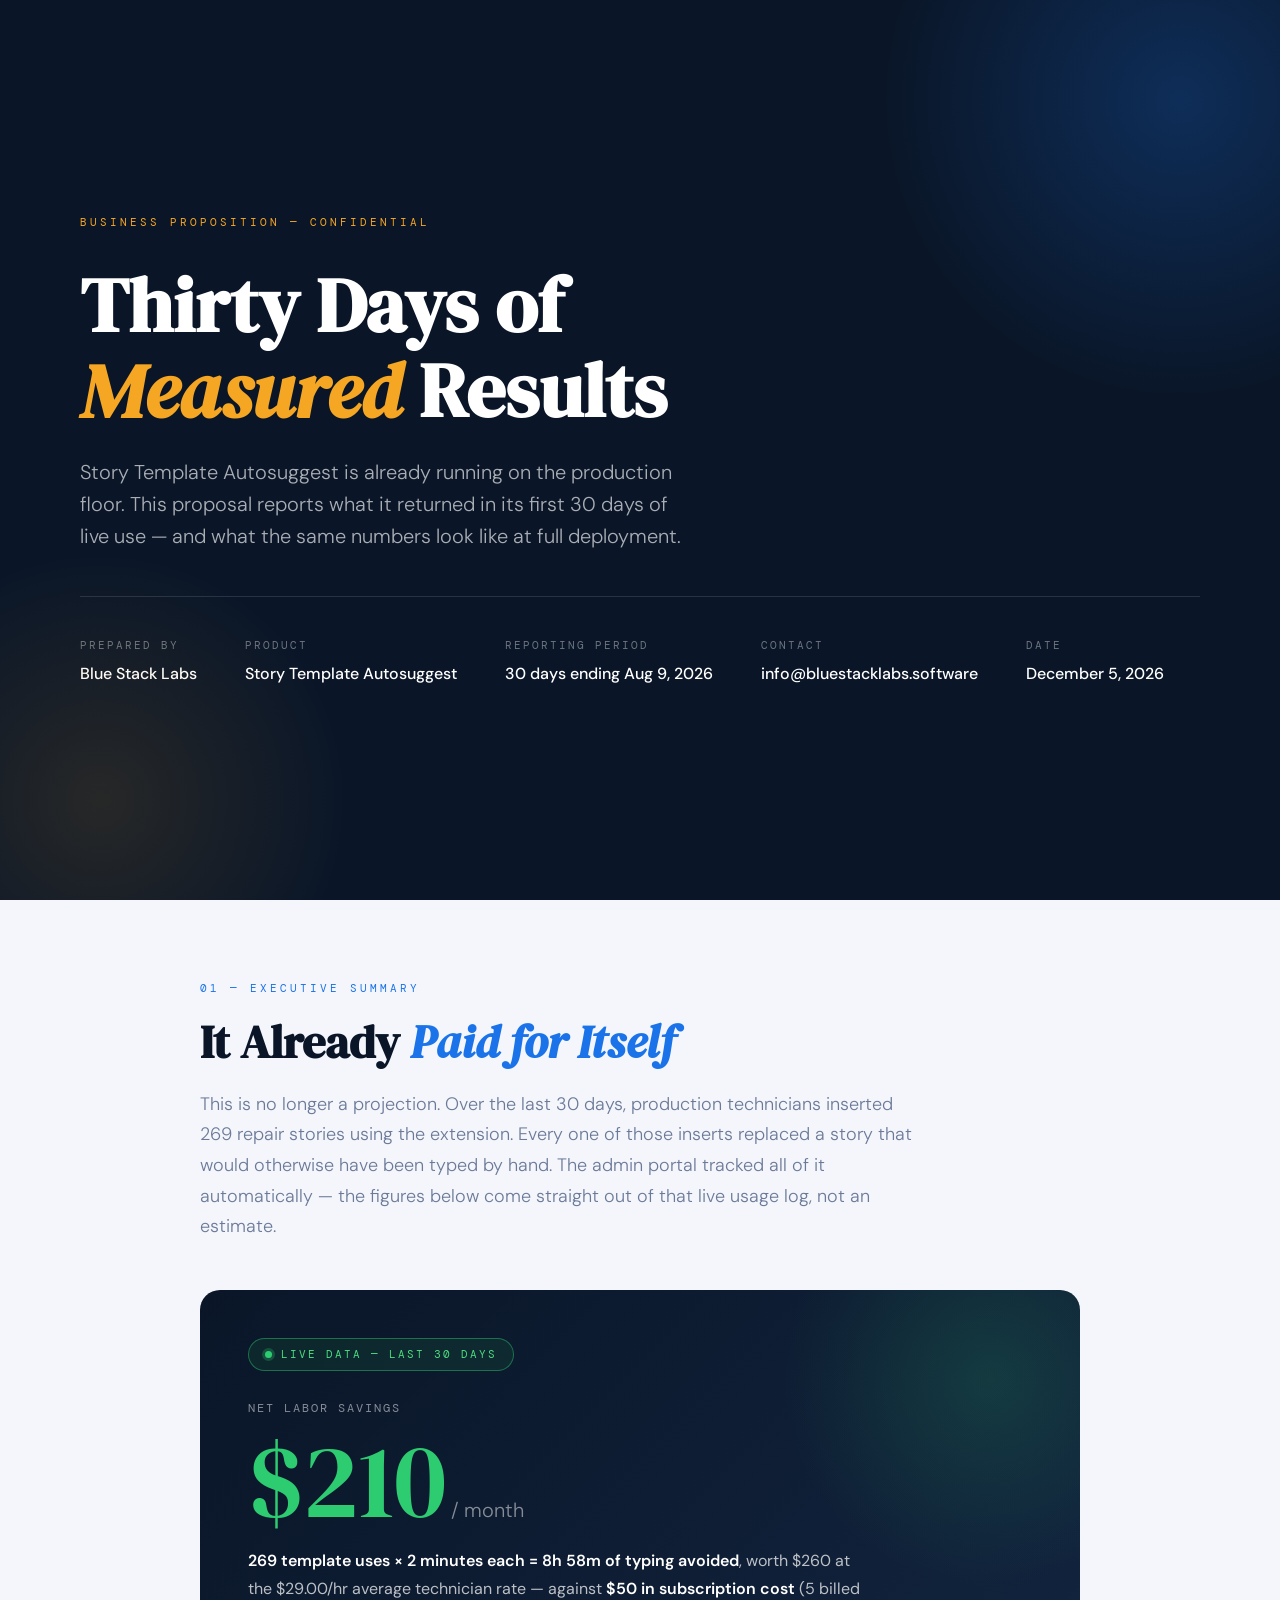
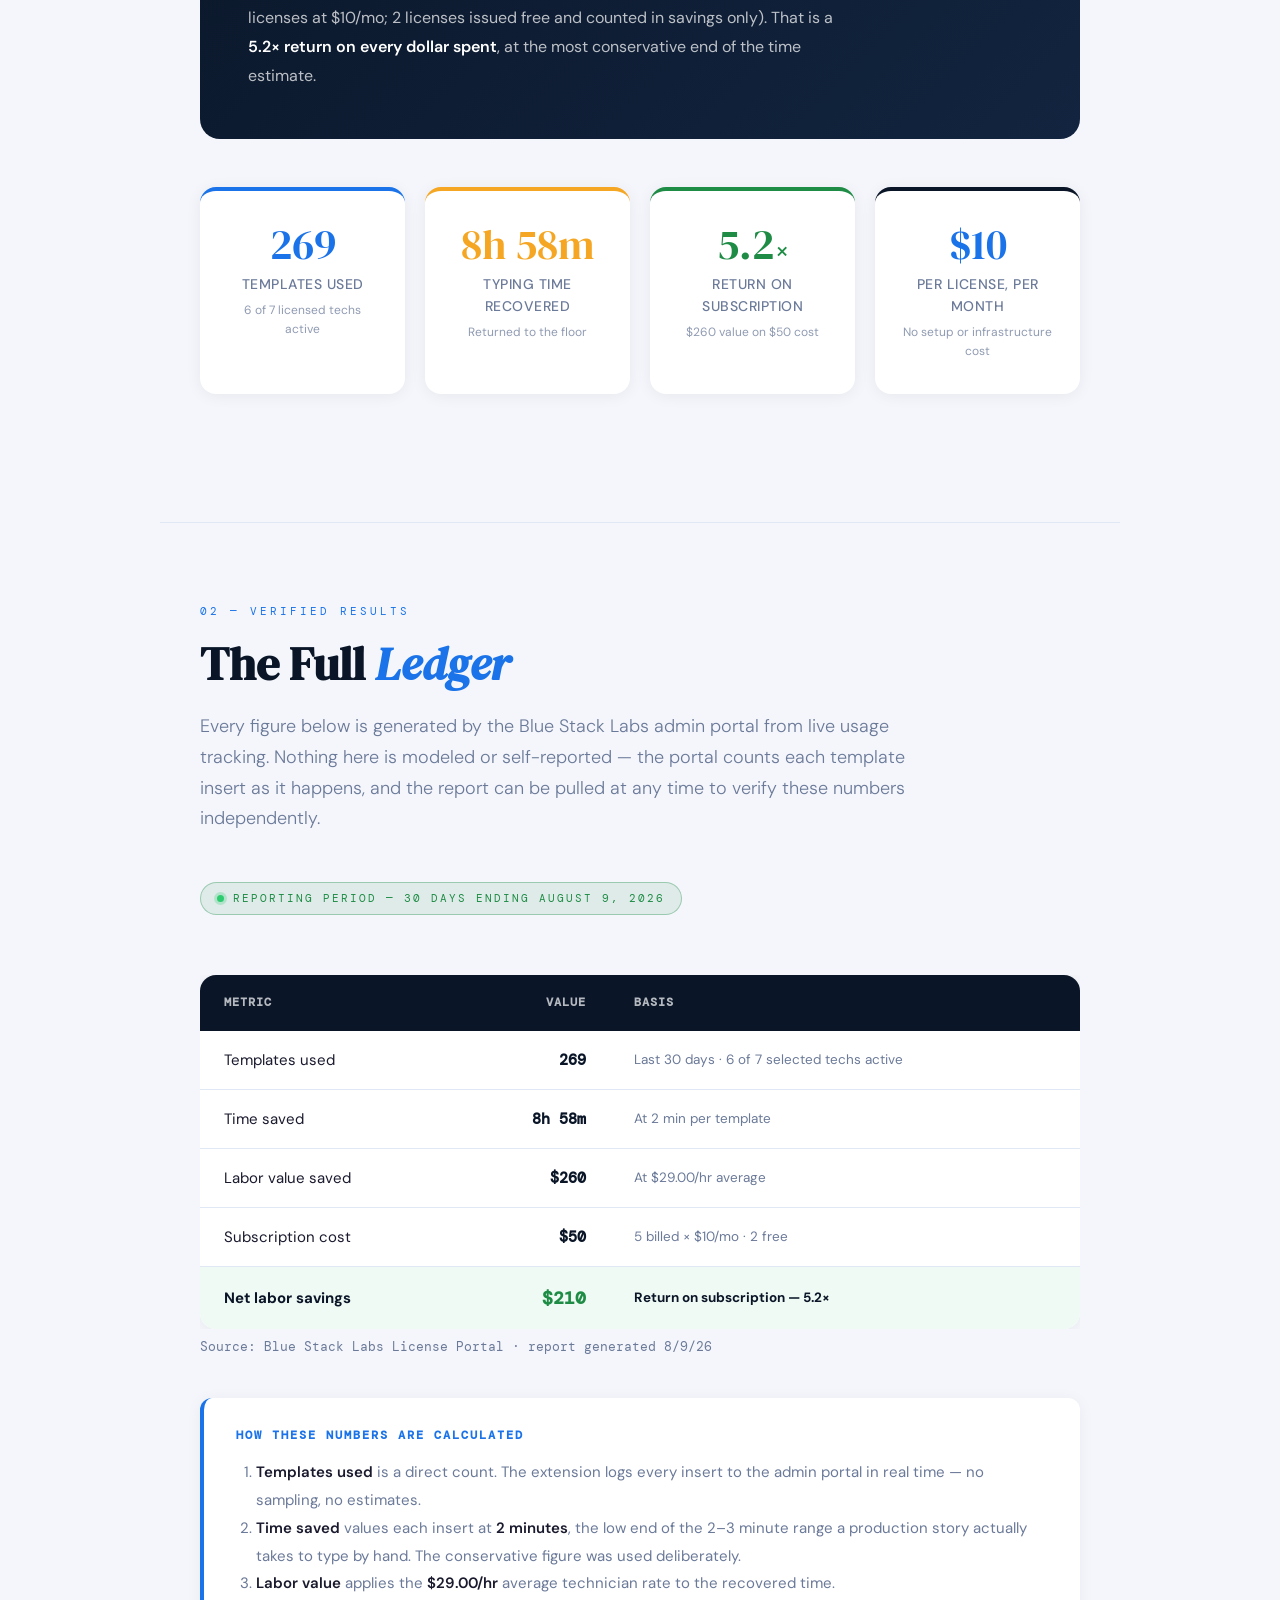
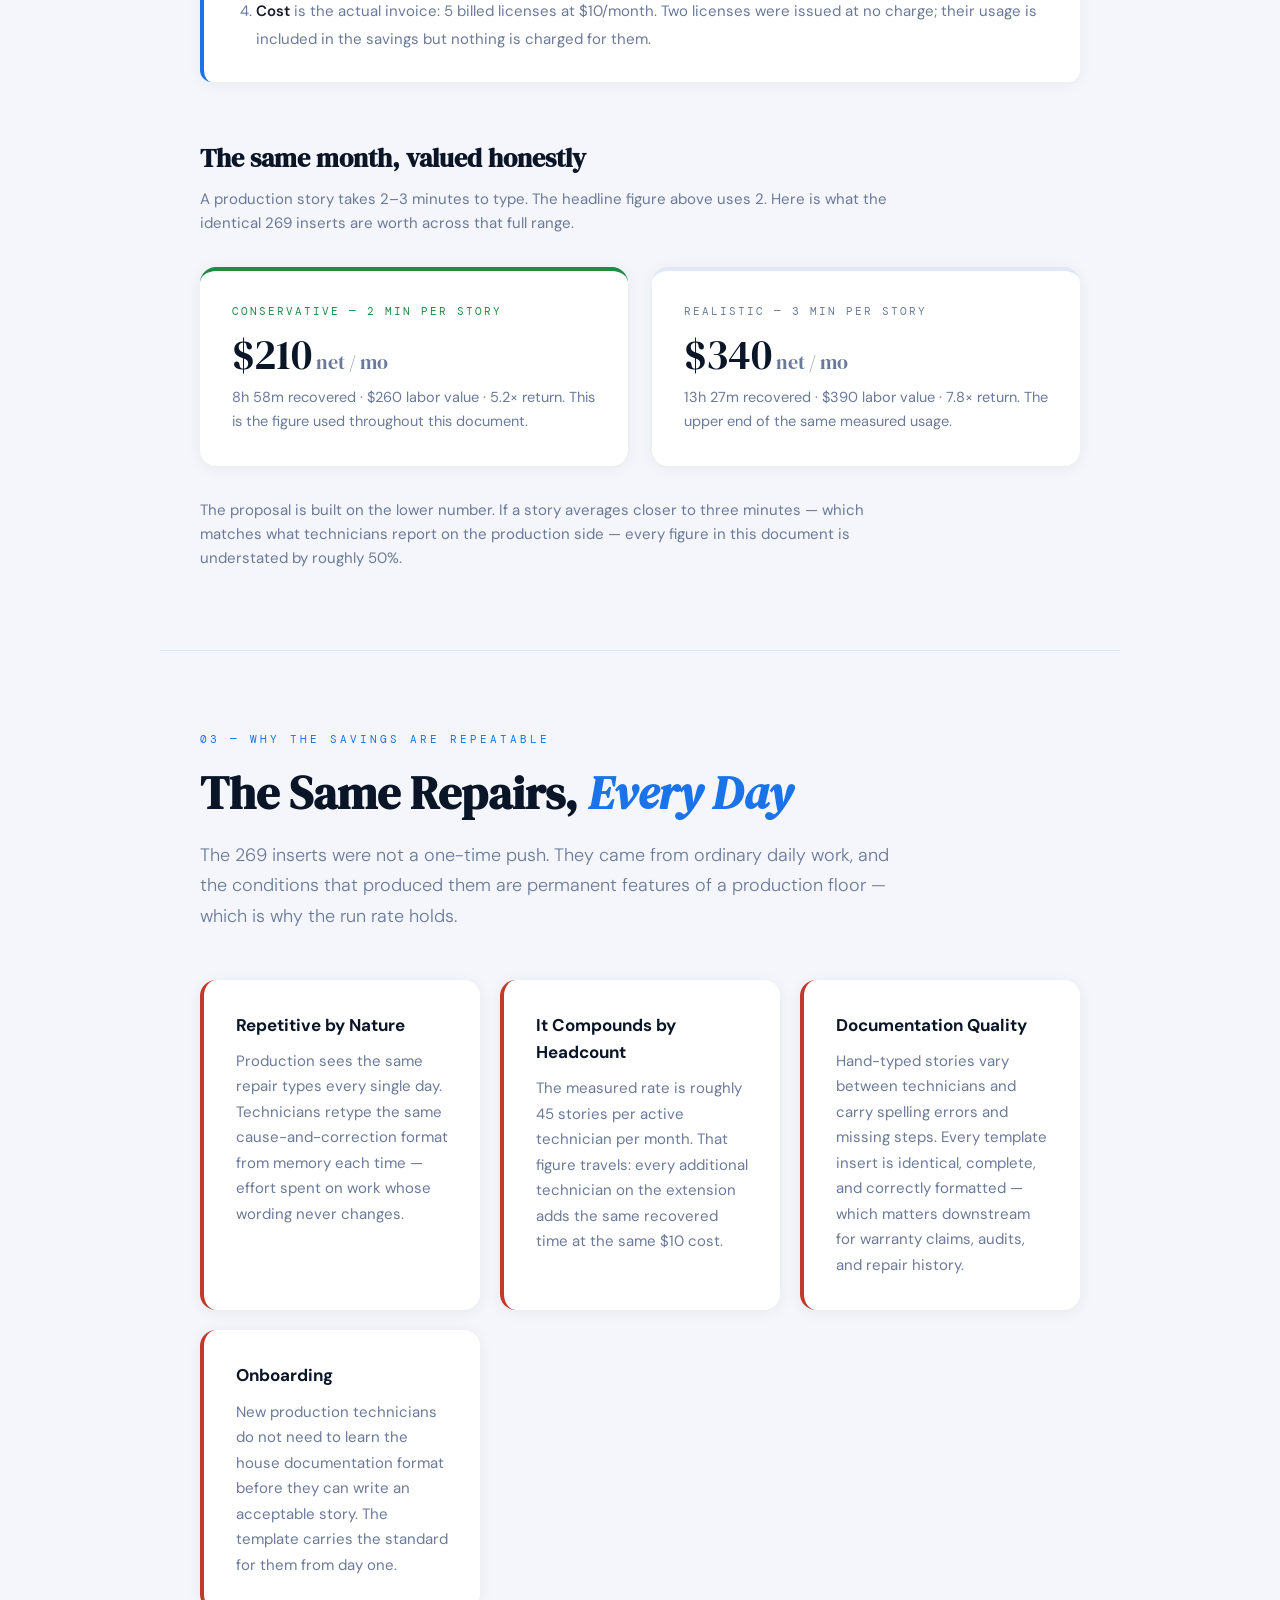
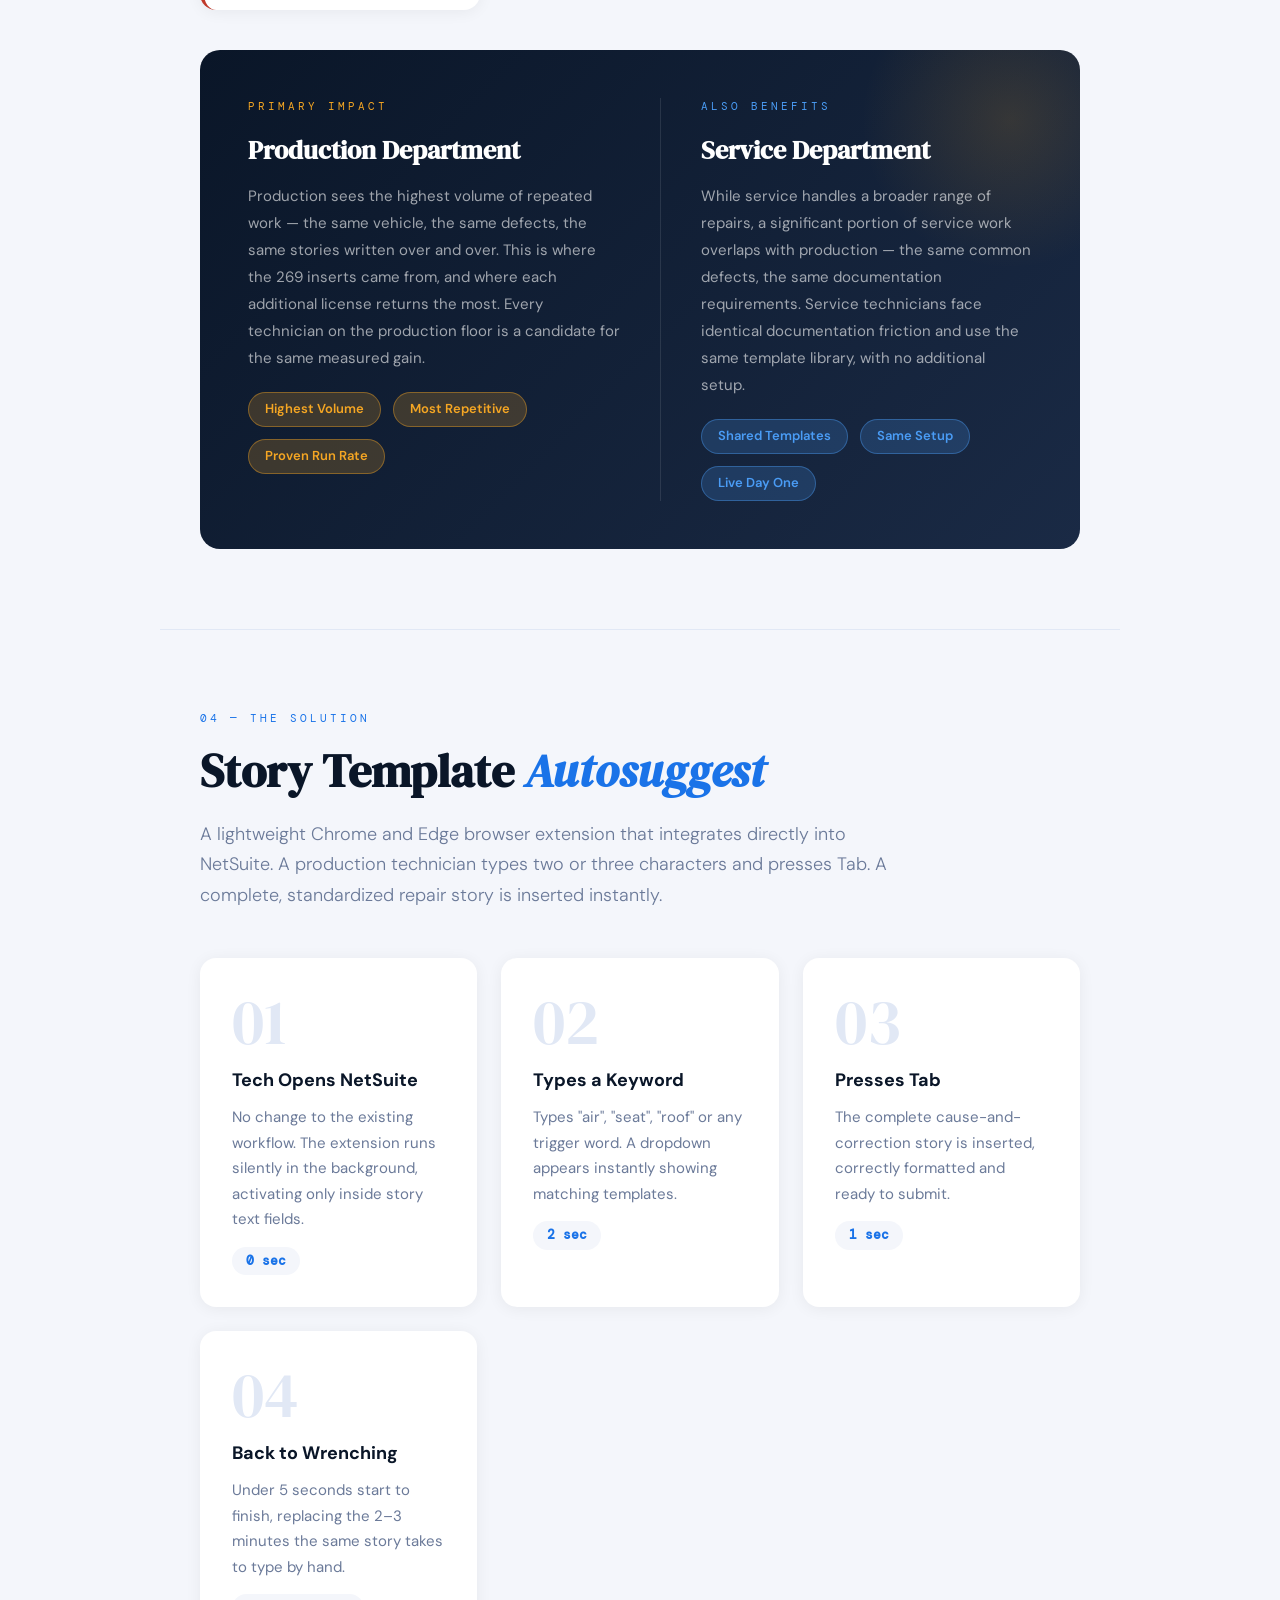
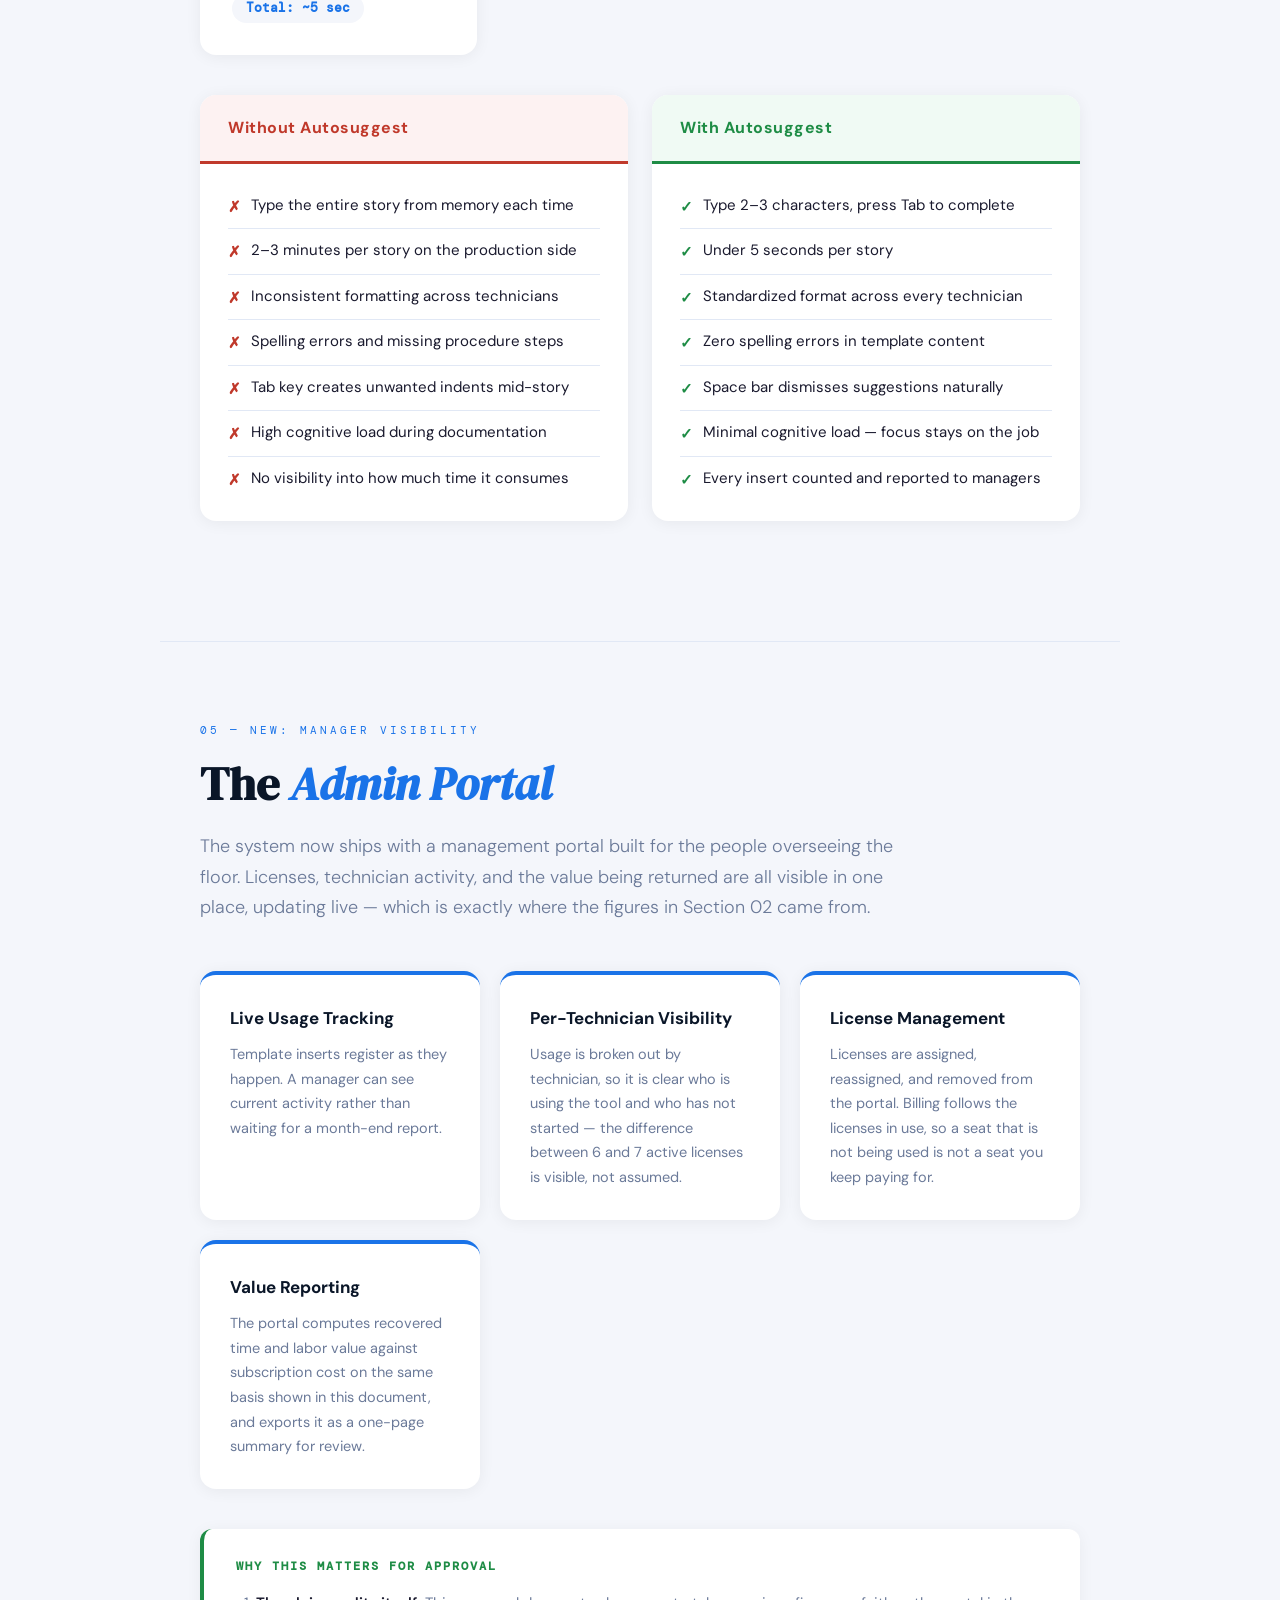
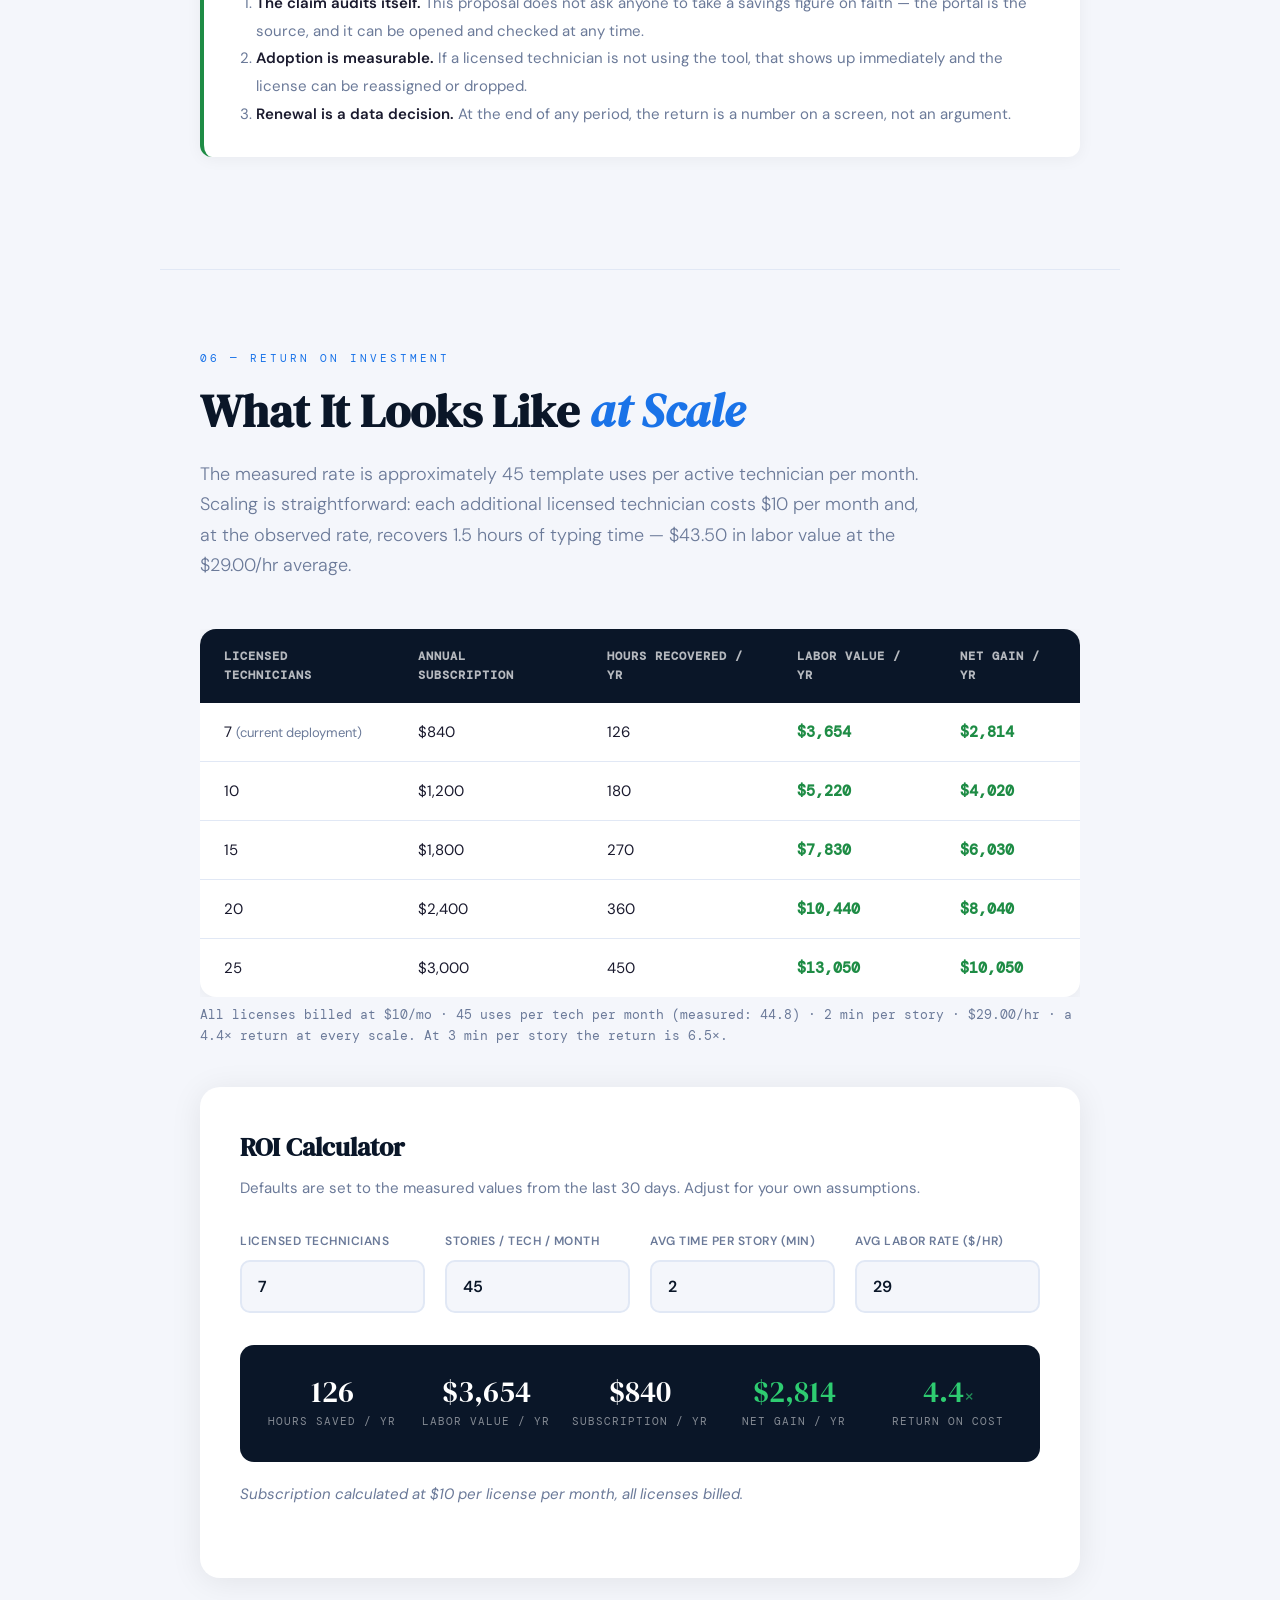
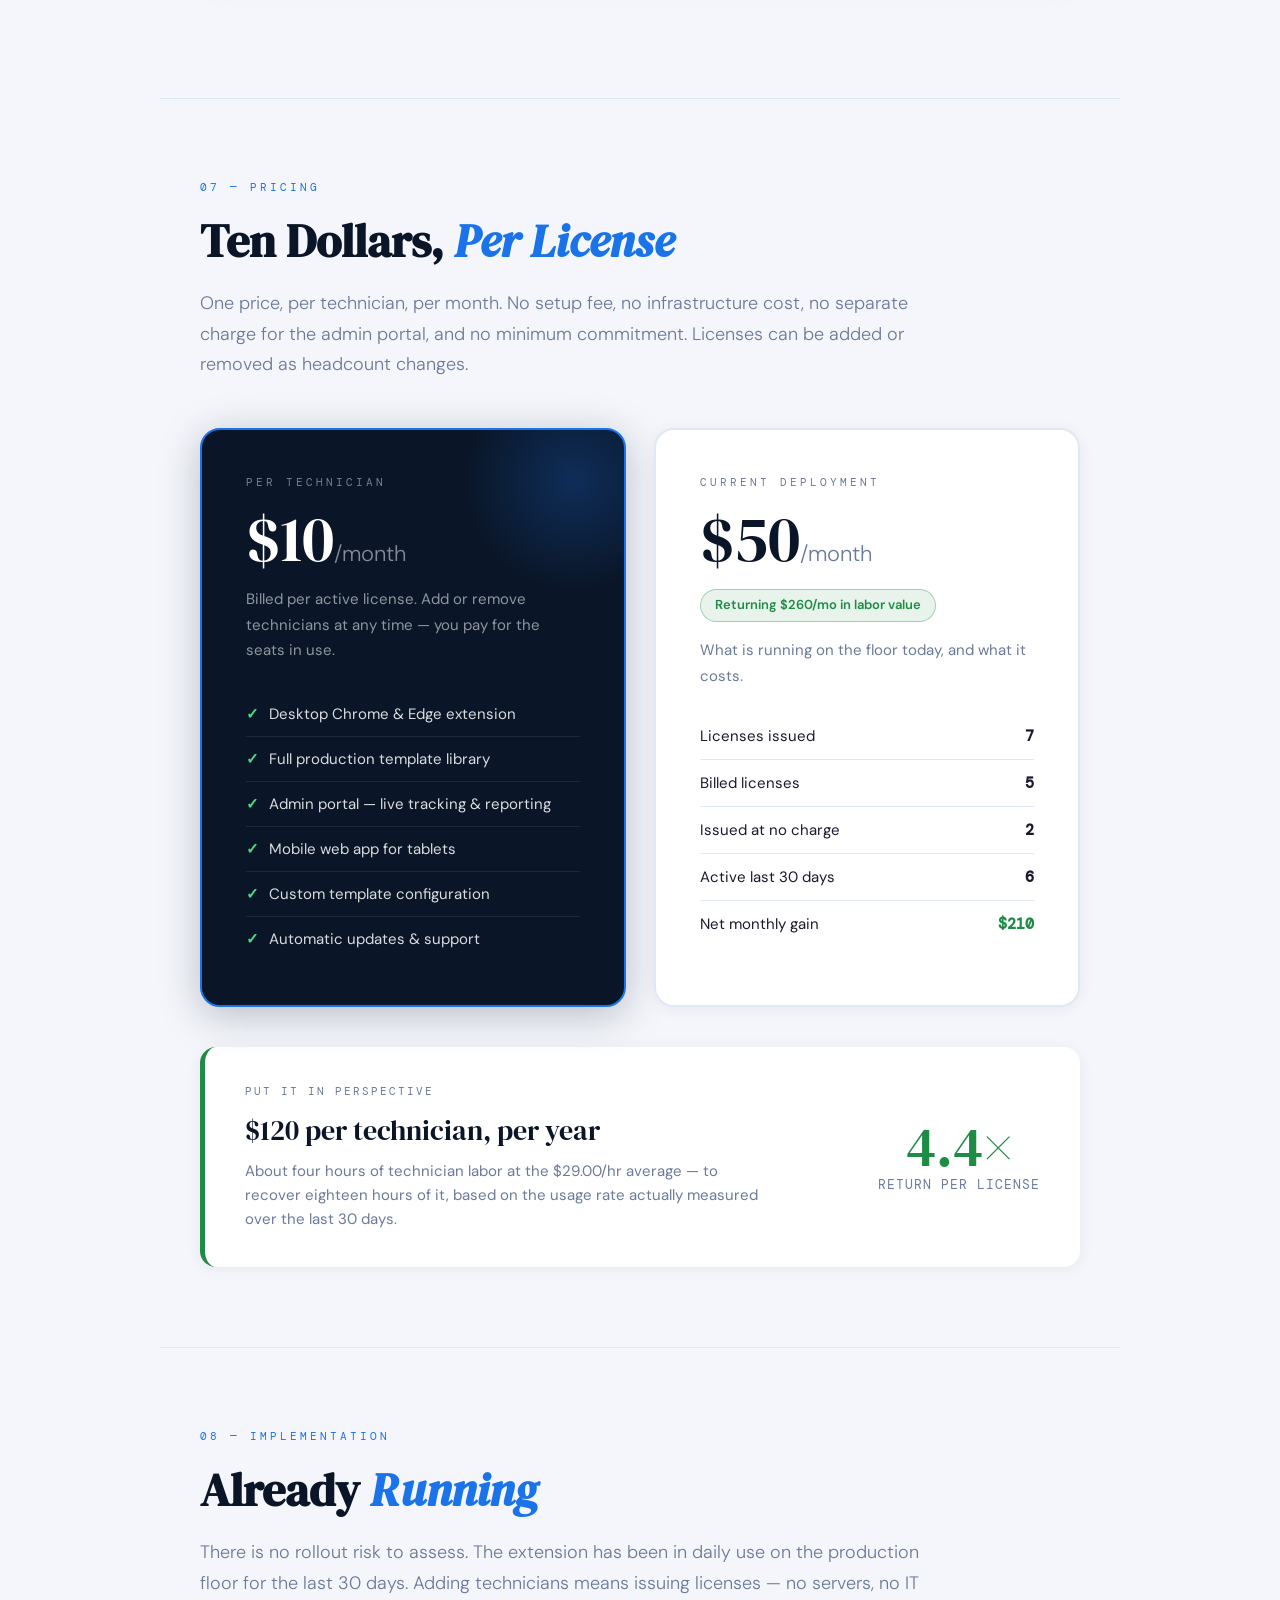
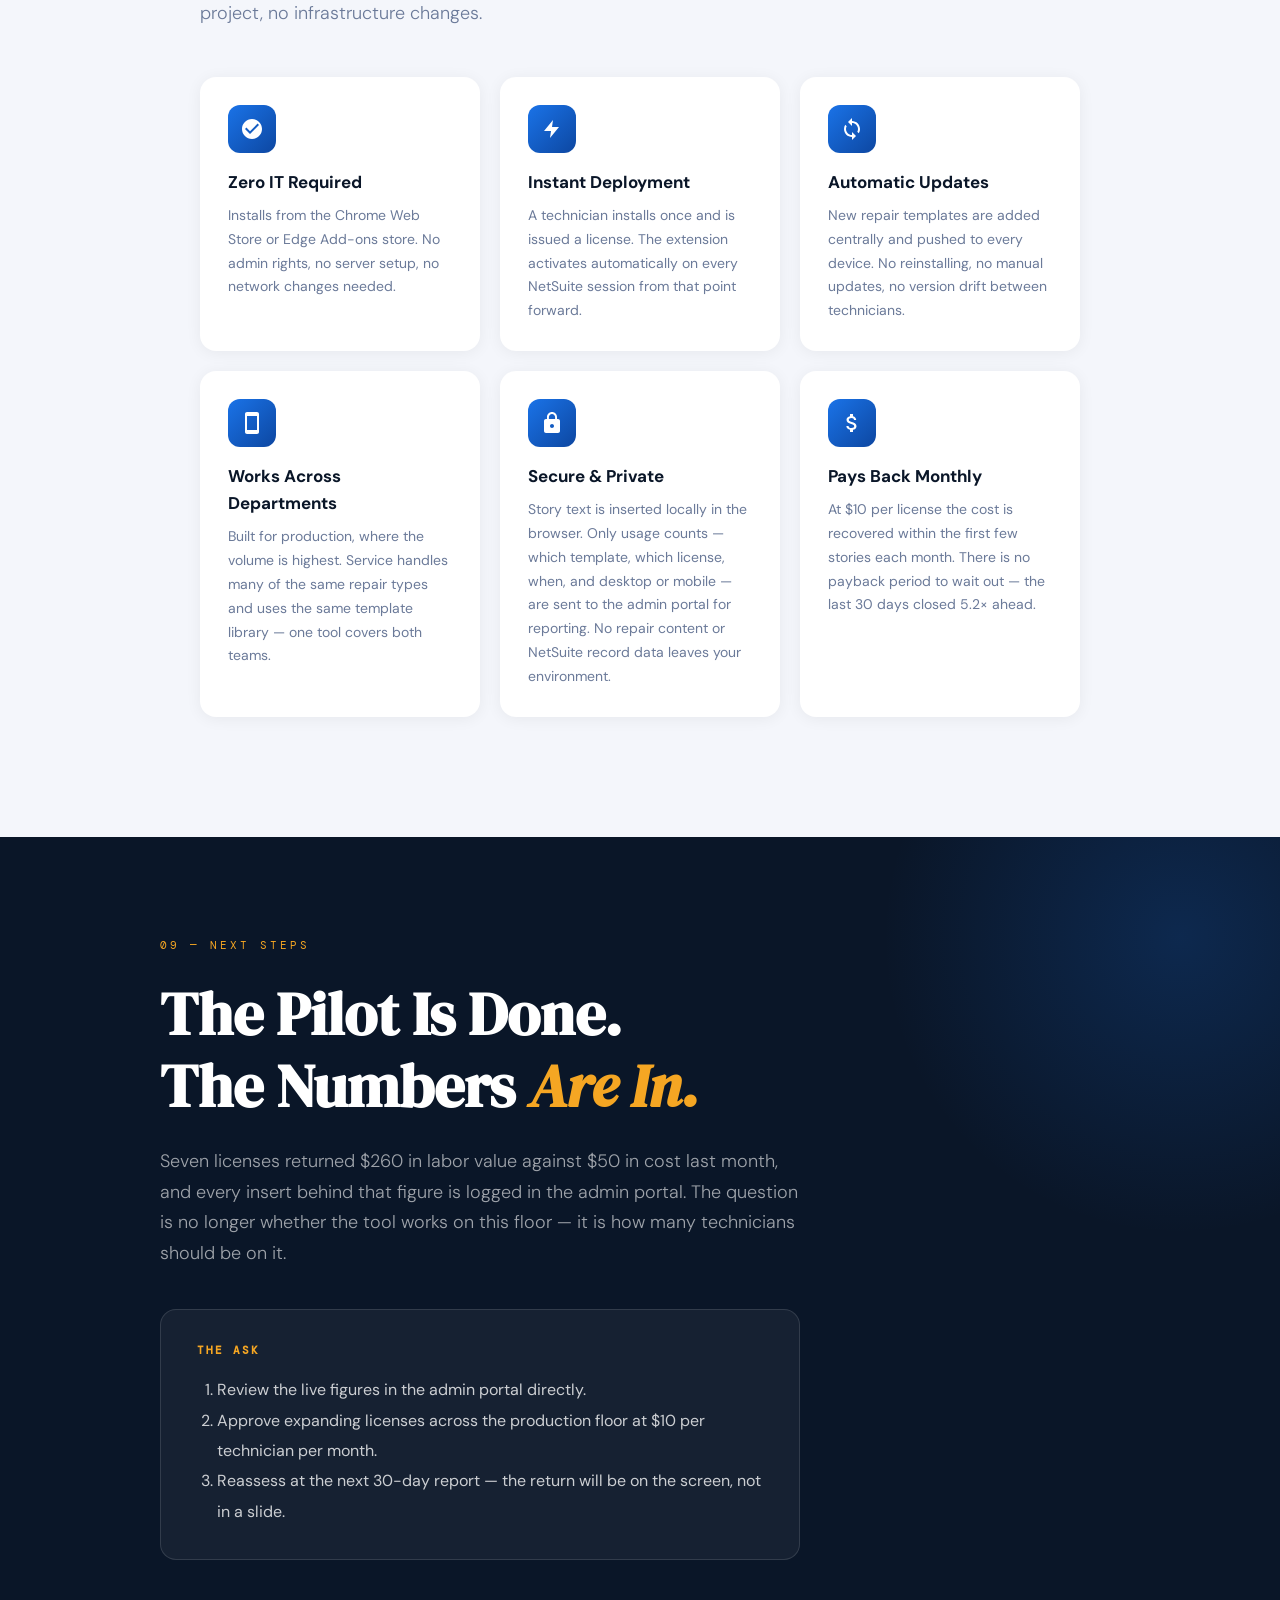
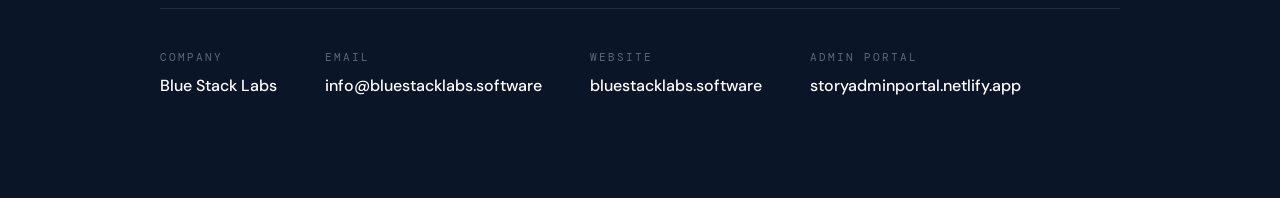
==== commit fb2b2f6c: "Note device type in the data-transmitted list Verified against the admin portal's usage consumers: e" ====
--- a/business-proposition.html
+++ b/business-proposition.html
@@ -1446,7 +1446,7 @@
         <svg viewBox="0 0 24 24"><path d="M18 8h-1V6c0-2.76-2.24-5-5-5S7 3.24 7 6v2H6c-1.1 0-2 .9-2 2v10c0 1.1.9 2 2 2h12c1.1 0 2-.9 2-2V10c0-1.1-.9-2-2-2zm-6 9c-1.1 0-2-.9-2-2s.9-2 2-2 2 .9 2 2-.9 2-2 2zm3.1-9H8.9V6c0-1.71 1.39-3.1 3.1-3.1 1.71 0 3.1 1.39 3.1 3.1v2z"/></svg>
       </div>
       <h3>Secure &amp; Private</h3>
-      <p>Story text is inserted locally in the browser. Only usage counts — which template, which license, when — are sent to the admin portal for reporting. No repair content or NetSuite record data leaves your environment.</p>
+      <p>Story text is inserted locally in the browser. Only usage counts — which template, which license, when, and desktop or mobile — are sent to the admin portal for reporting. No repair content or NetSuite record data leaves your environment.</p>
     </div>
     <div class="impl-card">
       <div class="impl-icon">
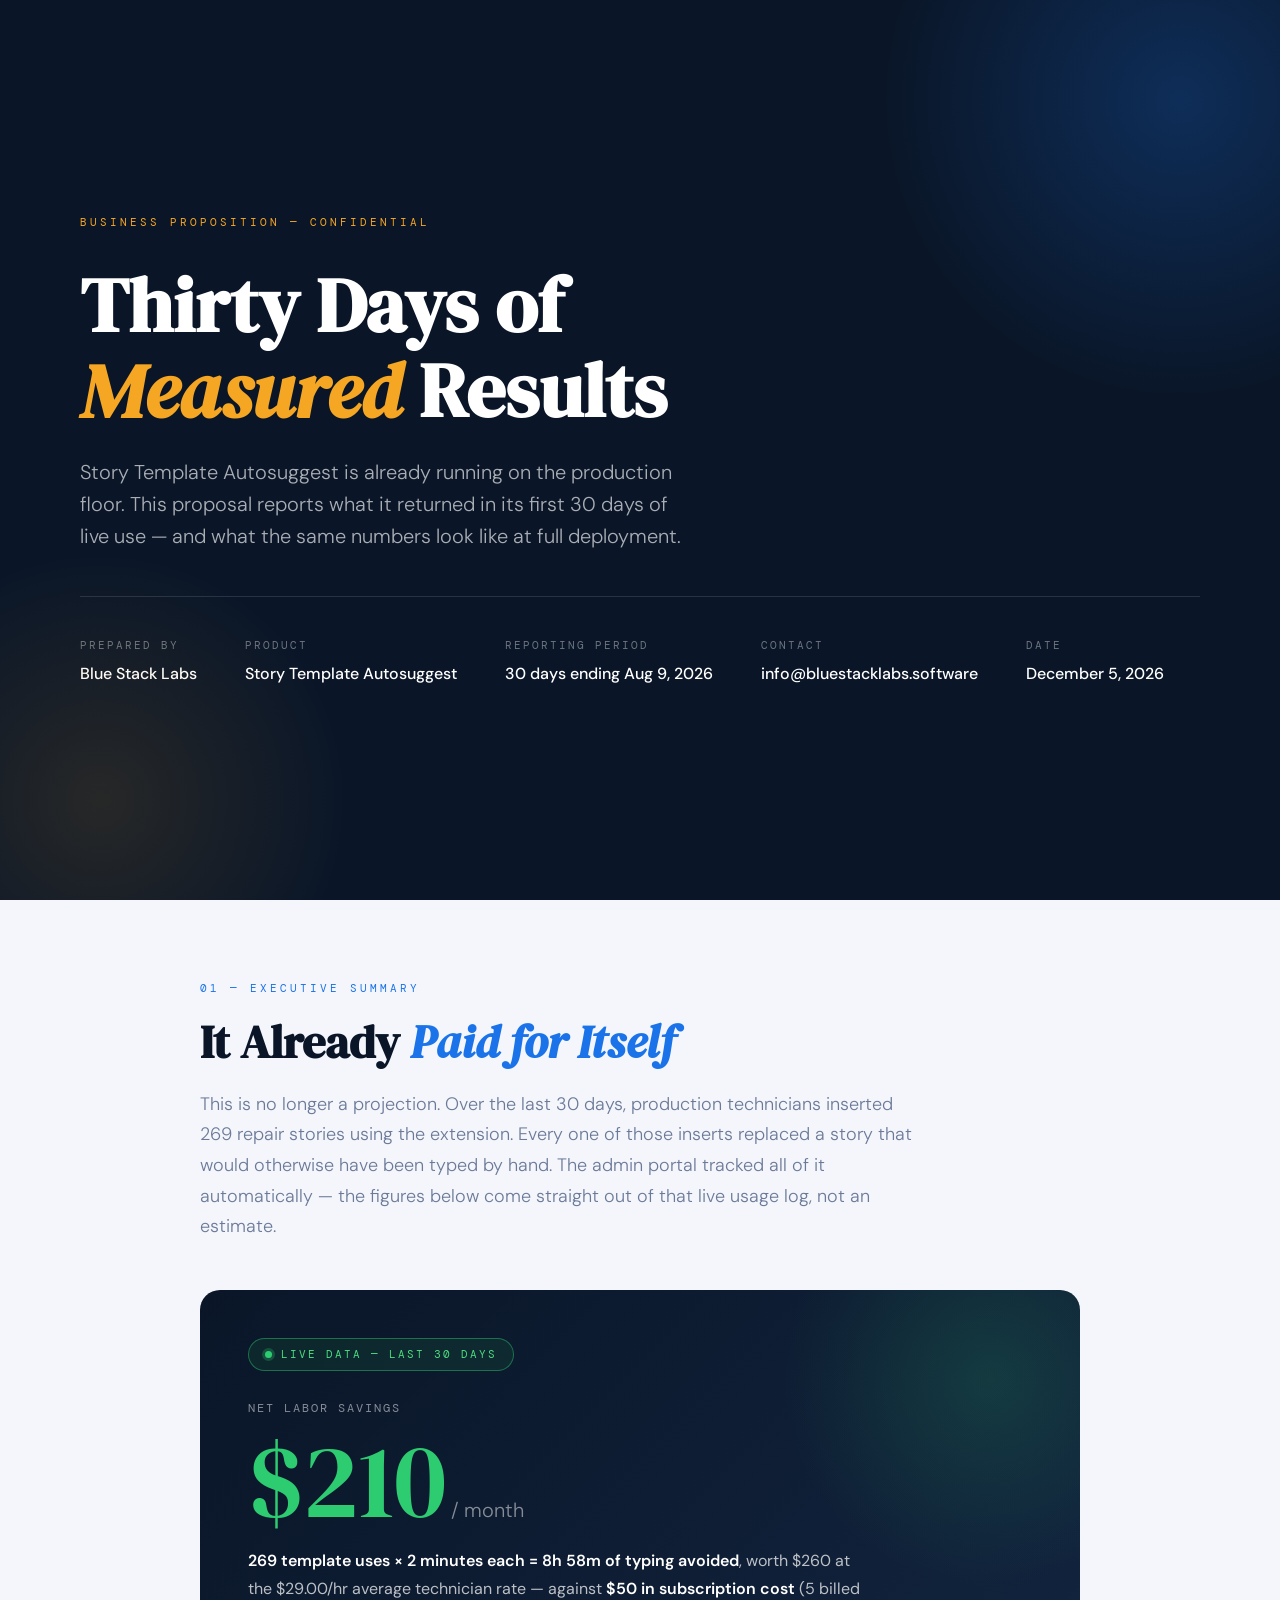
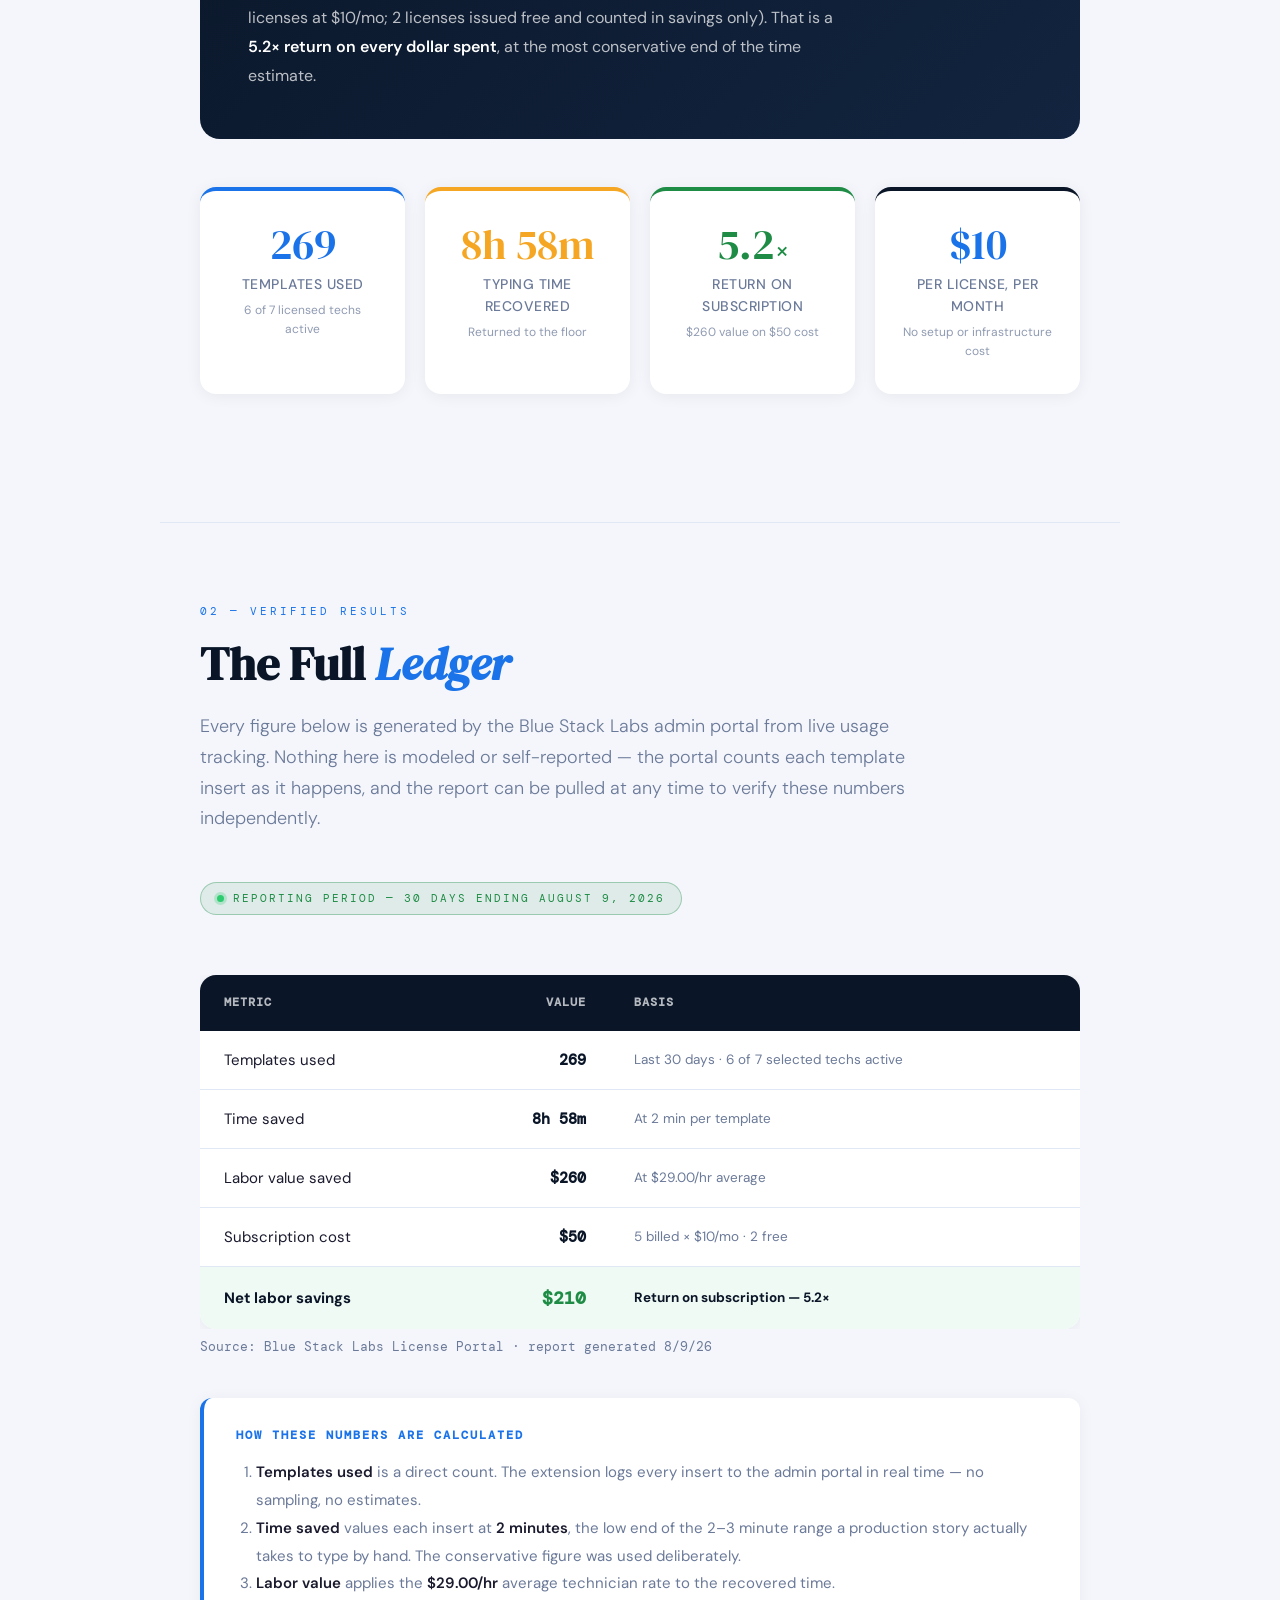
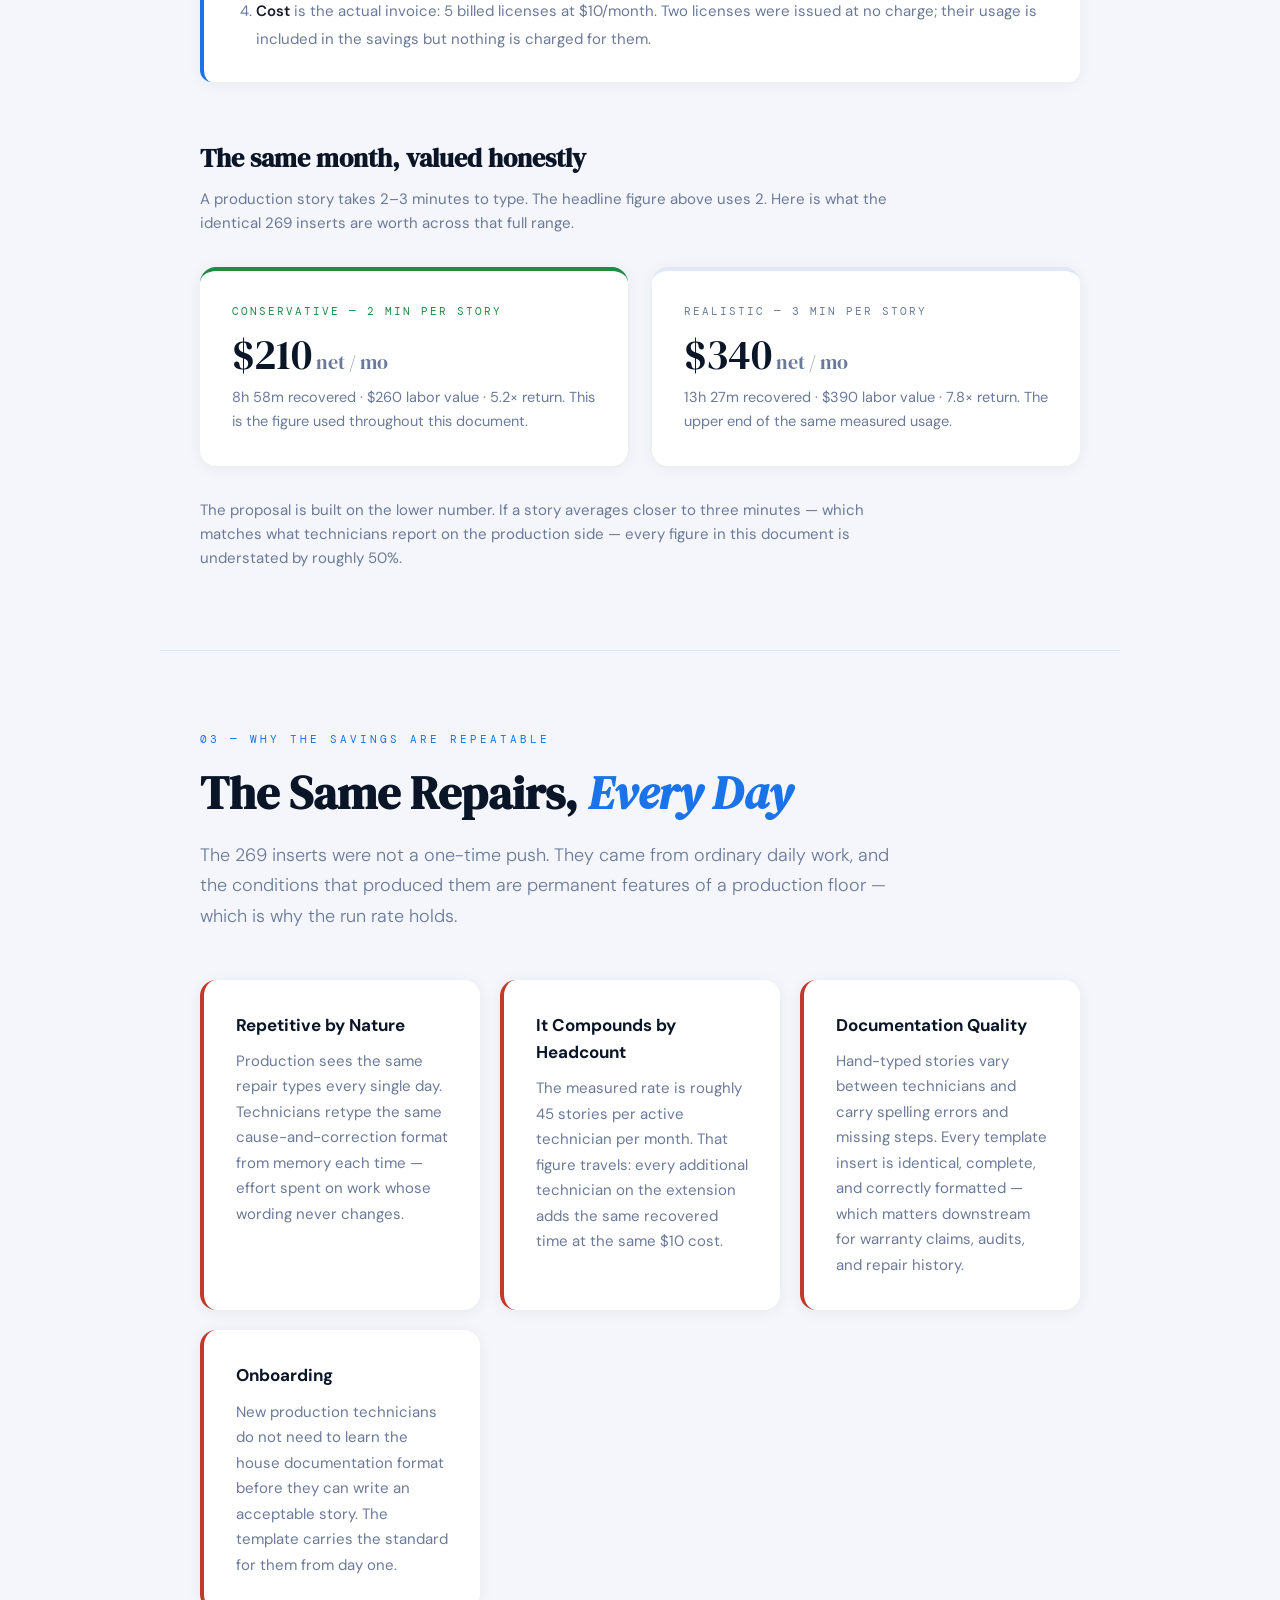
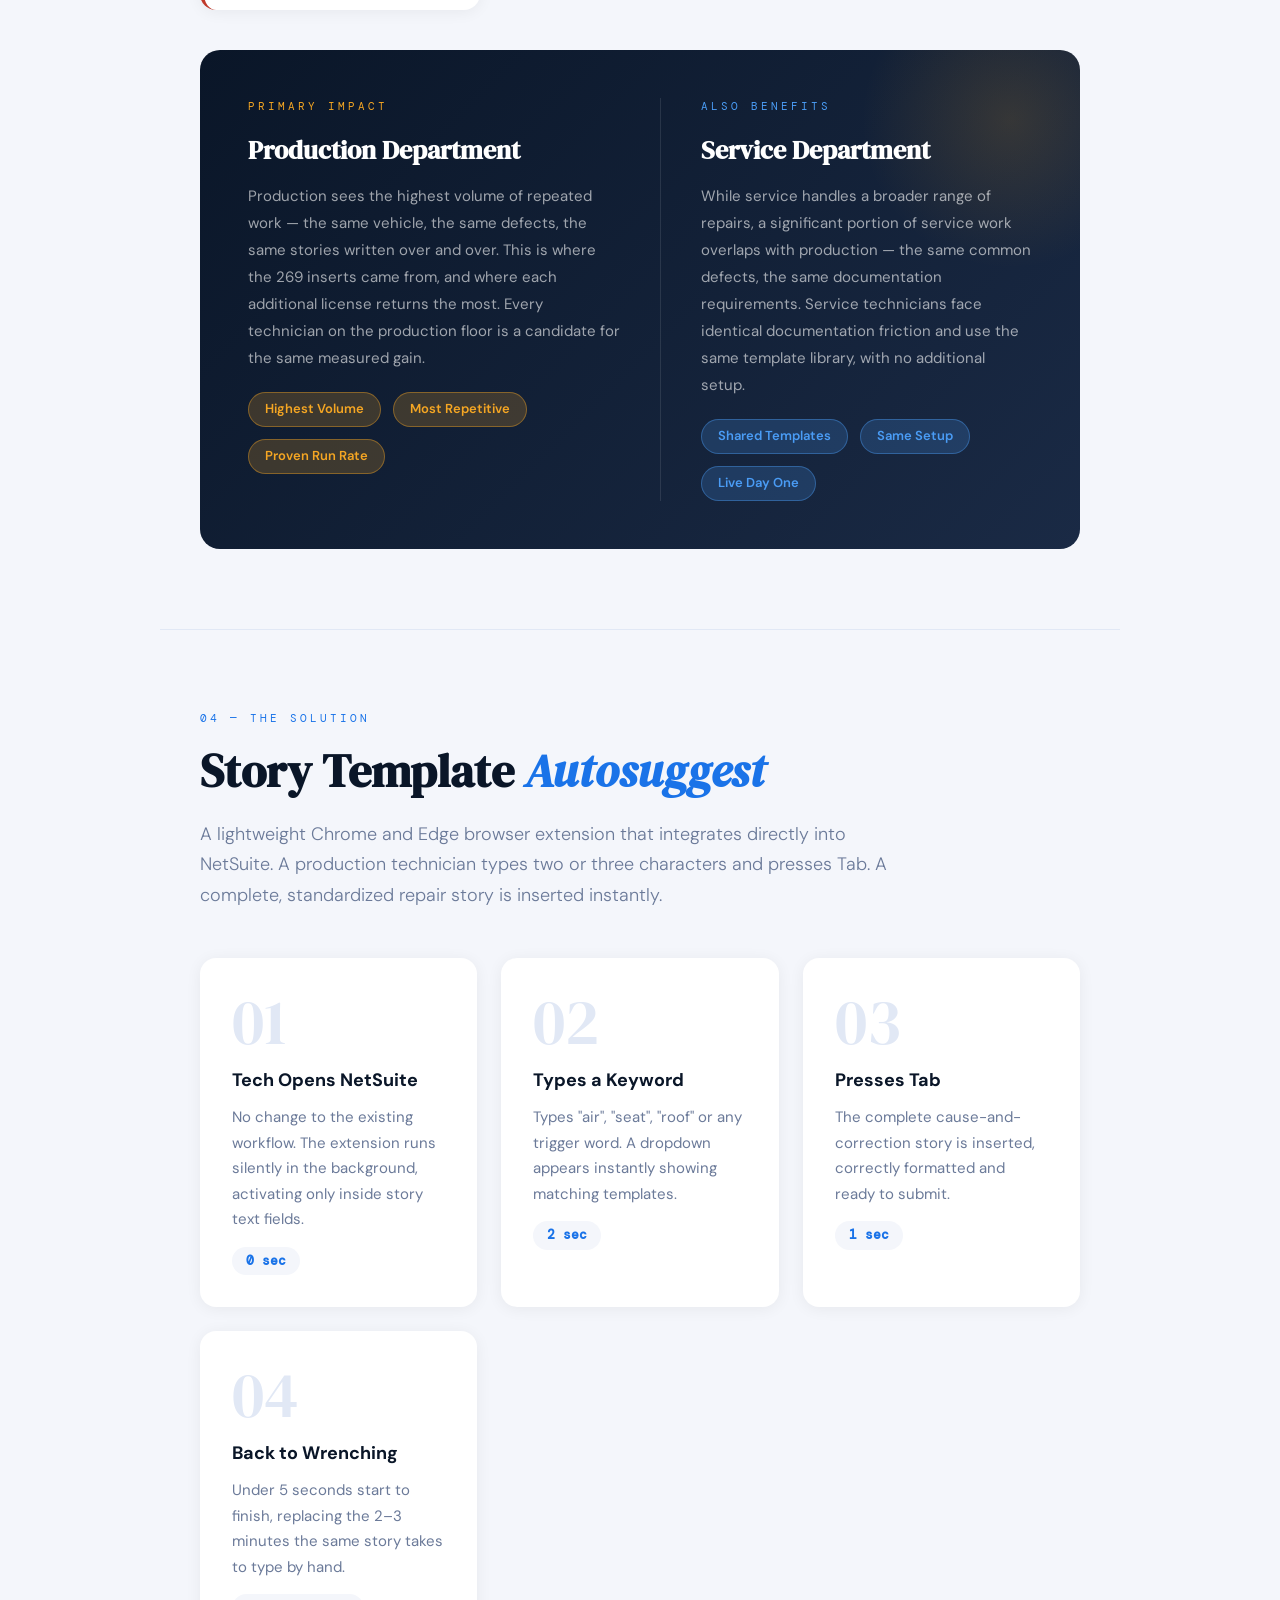
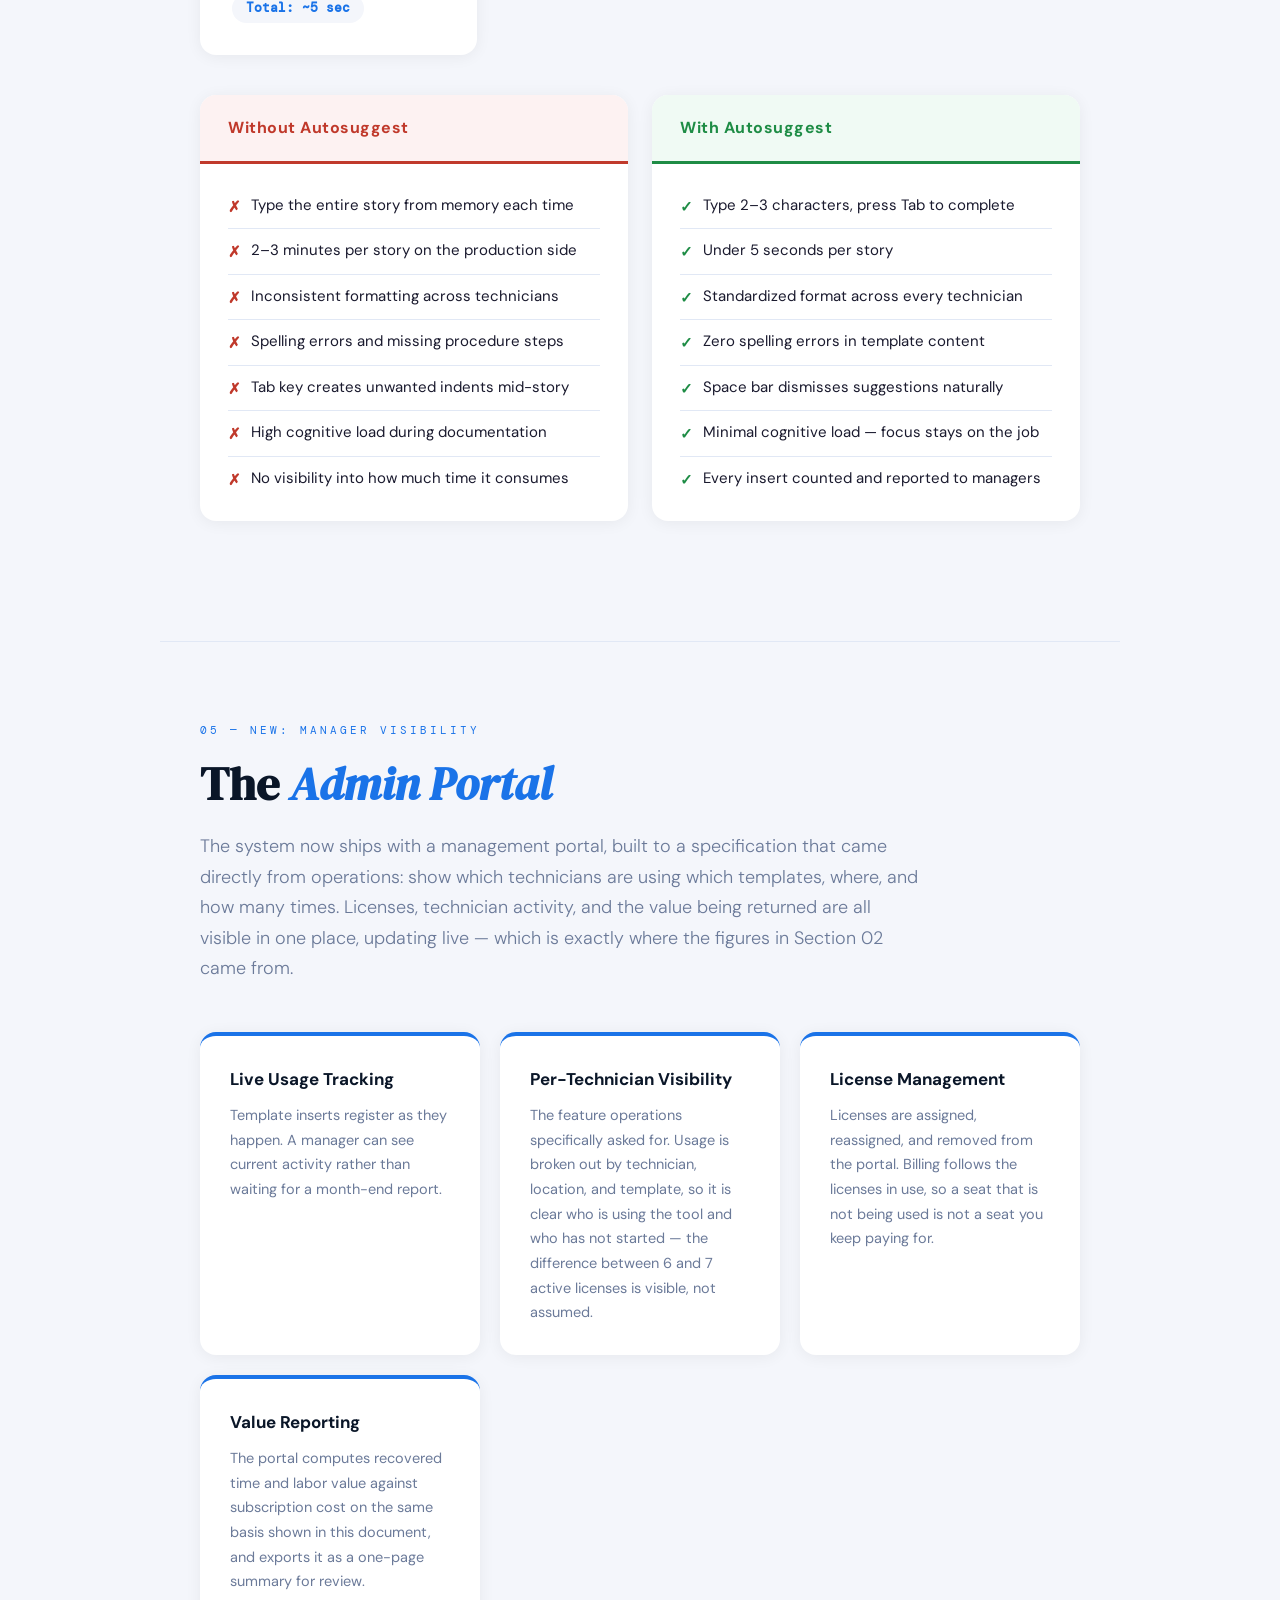
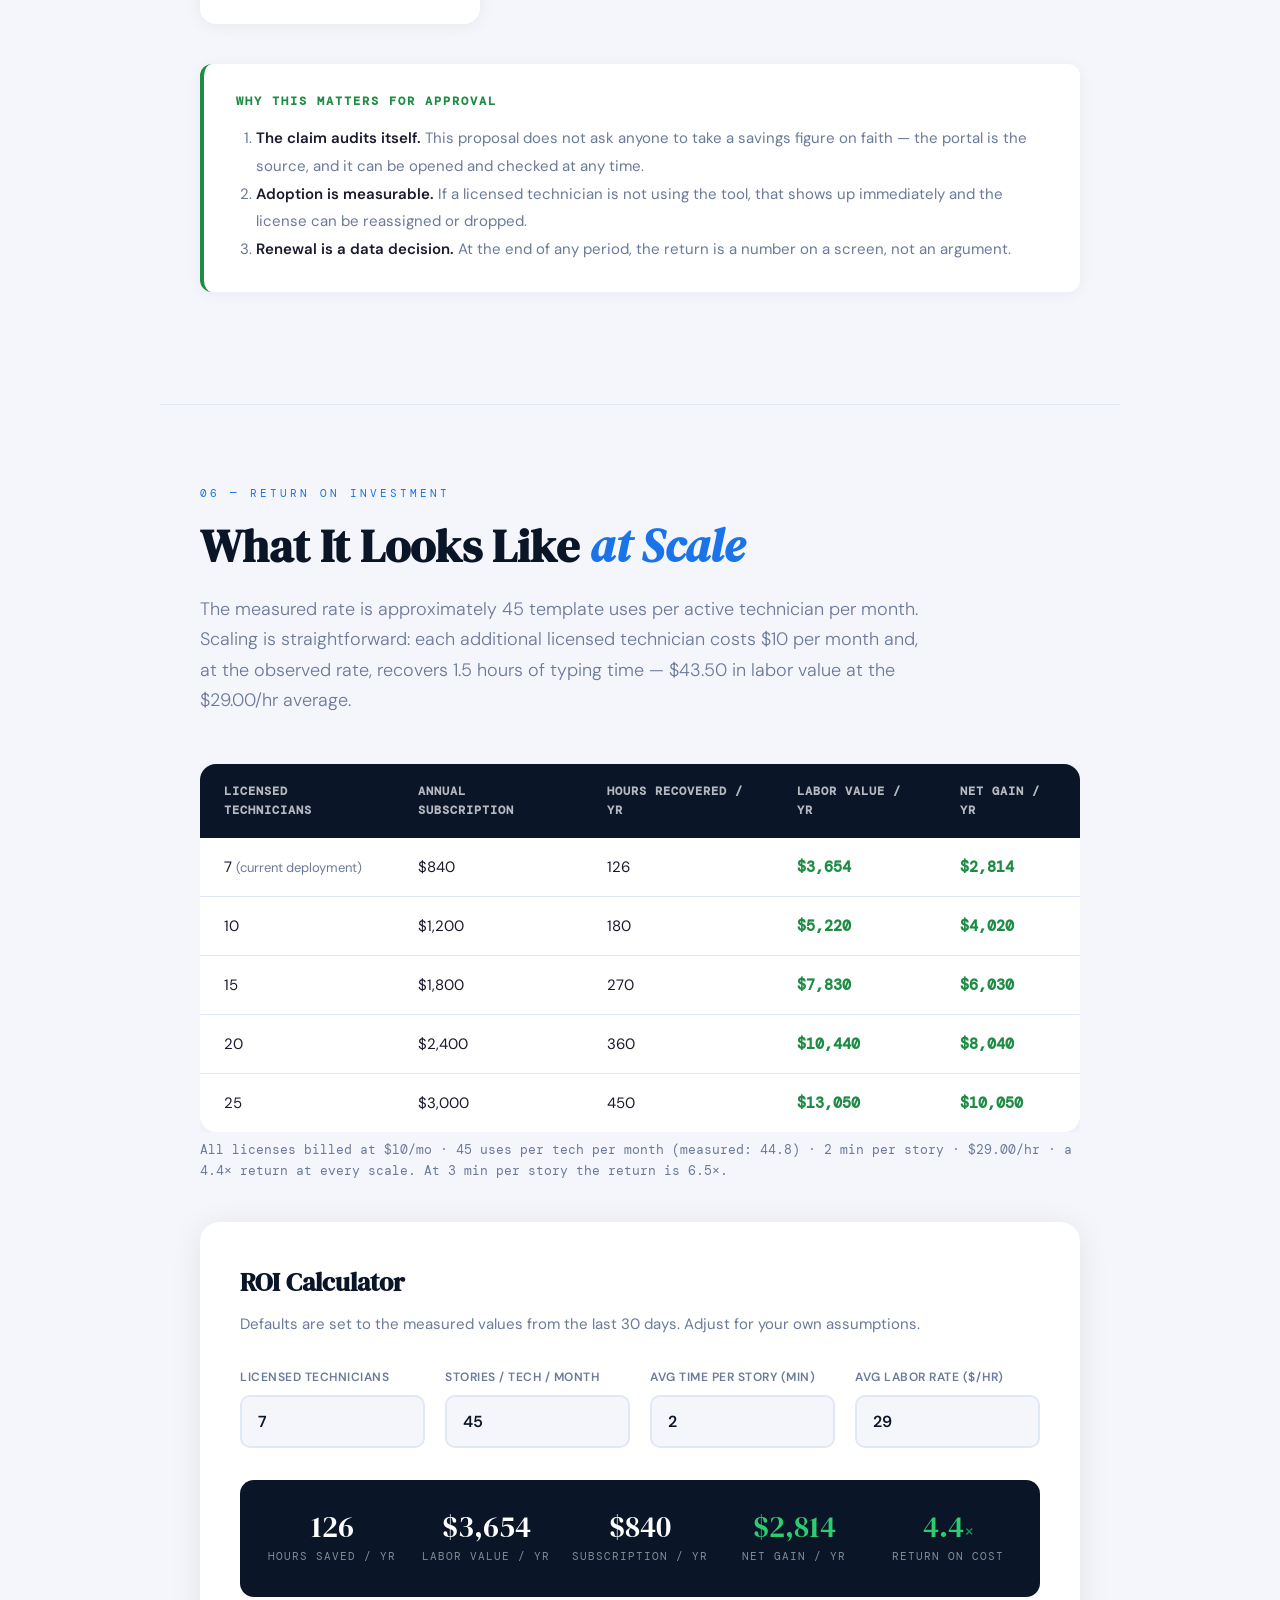
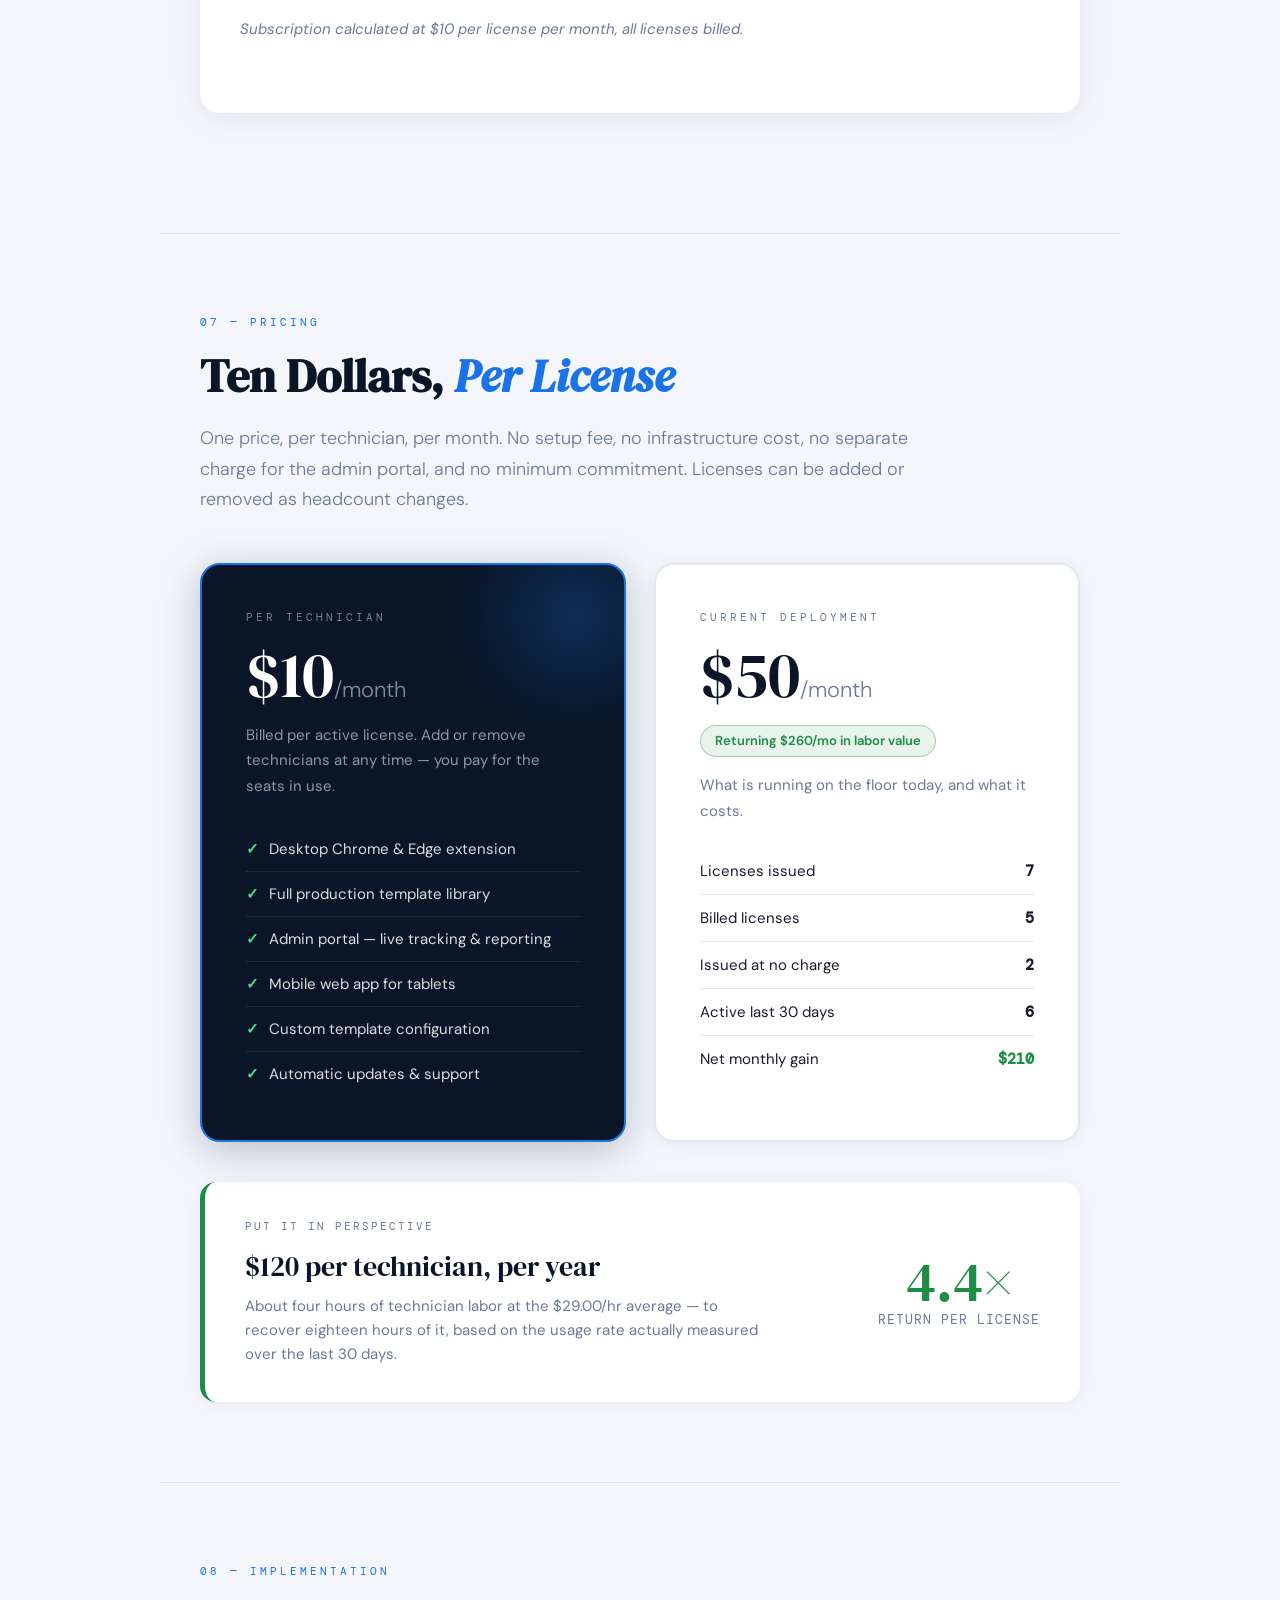
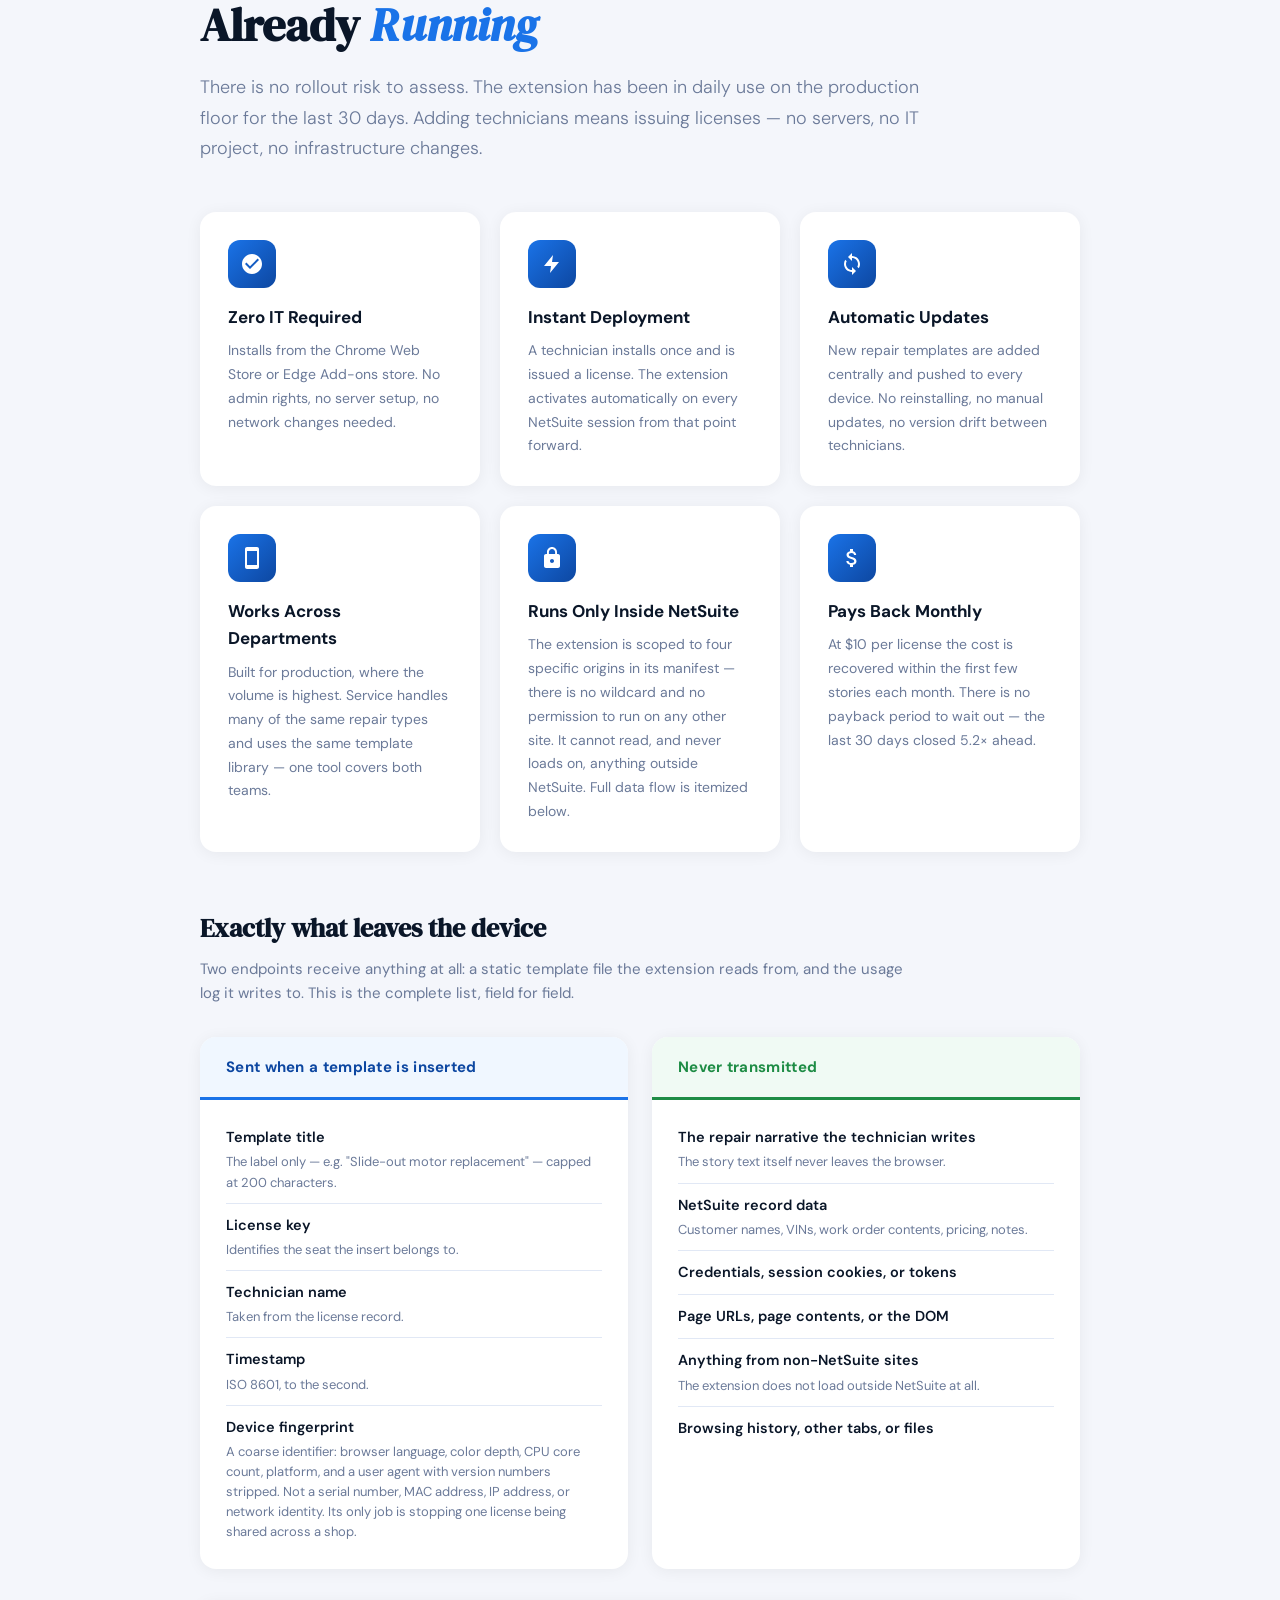
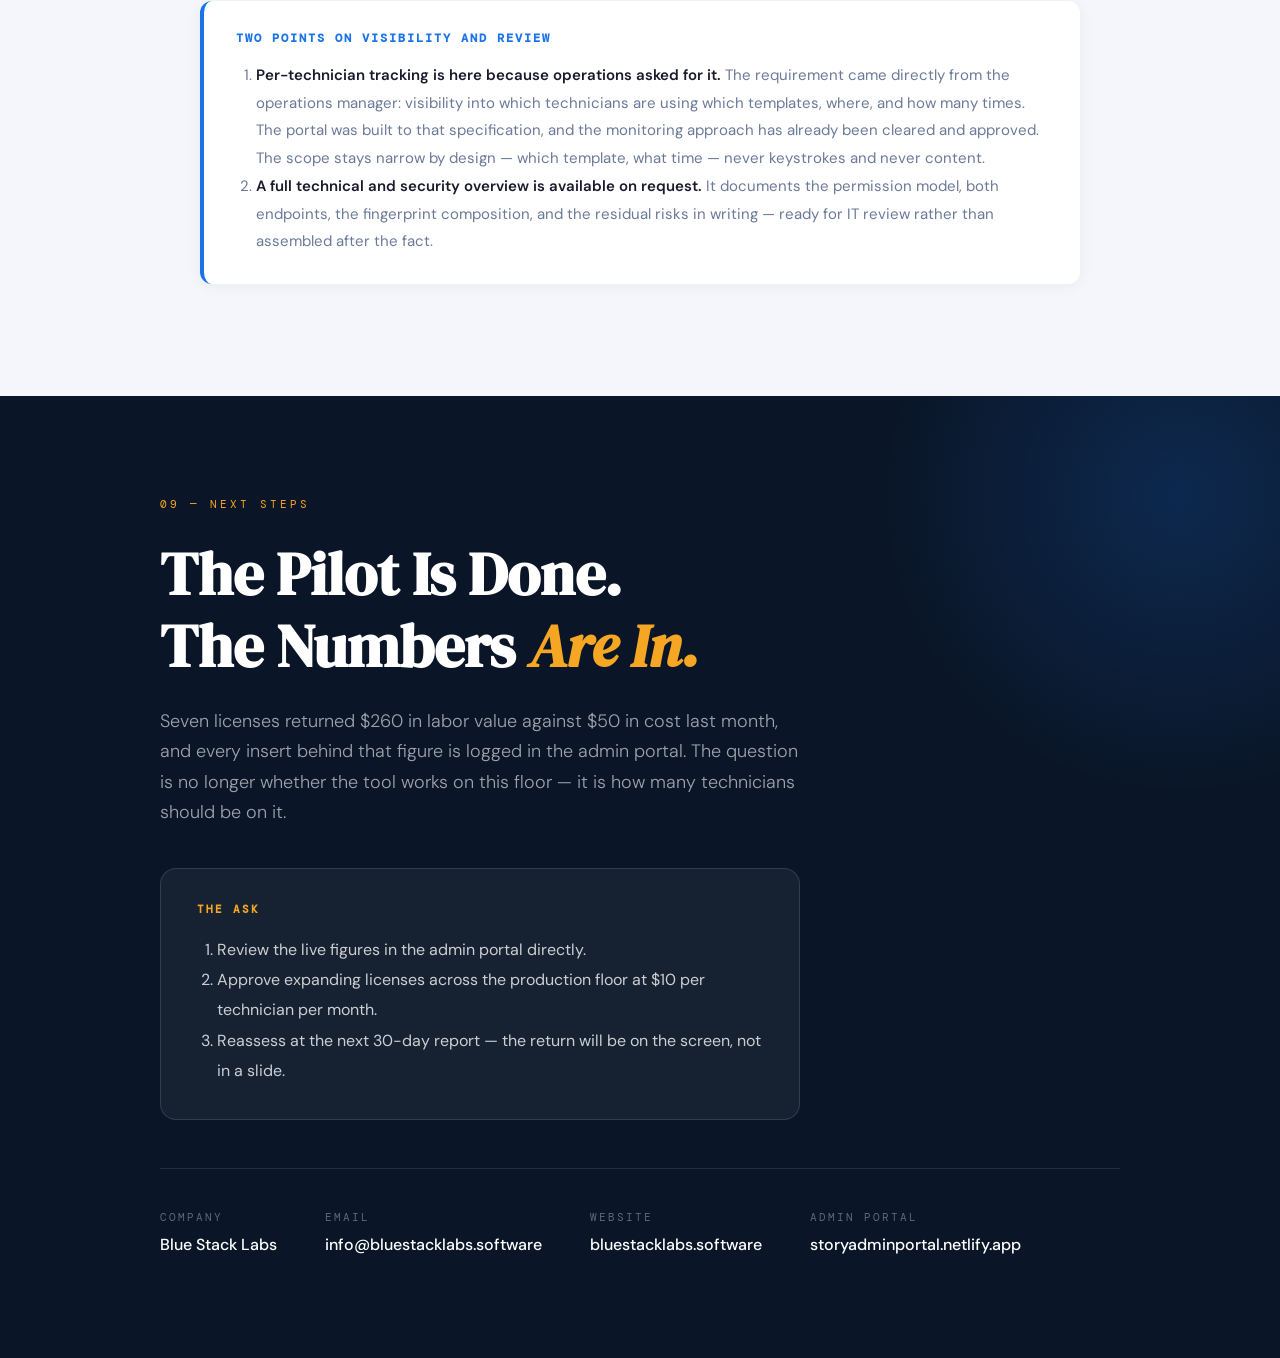
==== commit 7c5dfaf1: "Itemize the data flow and credit operations for the portal spec Verified against the shipping v4.1.0" ====
--- a/business-proposition.html
+++ b/business-proposition.html
@@ -639,6 +639,55 @@
     line-height: 1.7;
   }
 
+  /* ── DATA FLOW ── */
+  .flow-grid {
+    display: grid;
+    grid-template-columns: 1fr 1fr;
+    gap: 24px;
+    margin: 32px 0 24px;
+  }
+
+  .flow-card {
+    background: var(--white);
+    border-radius: 16px;
+    overflow: hidden;
+    box-shadow: 0 2px 16px rgba(0,0,0,0.06);
+  }
+
+  .flow-head {
+    padding: 18px 26px;
+    font-weight: 700;
+    font-size: 15px;
+    letter-spacing: 0.3px;
+  }
+
+  .flow-head.sent  { background: #f0f7ff; color: var(--dblue); border-bottom: 3px solid var(--blue); }
+  .flow-head.never { background: #f0faf4; color: var(--green); border-bottom: 3px solid var(--green); }
+
+  .flow-list {
+    list-style: none;
+    padding: 16px 26px;
+  }
+
+  .flow-list li {
+    padding: 10px 0;
+    font-size: 14.5px;
+    border-bottom: 1px solid var(--mid);
+    line-height: 1.6;
+    color: var(--text);
+  }
+
+  .flow-list li:last-child { border-bottom: none; }
+  .flow-list li strong { color: var(--navy); font-weight: 600; }
+
+  .flow-list li .note {
+    display: block;
+    color: var(--muted);
+    font-size: 13px;
+    margin-top: 3px;
+    line-height: 1.55;
+  }
+
   /* ── IMPLEMENTATION ── */
   .impl-grid {
     display: grid;
@@ -897,6 +946,7 @@
     .problem-grid { grid-template-columns: 1fr; }
     .portal-grid { grid-template-columns: 1fr; }
     .band-grid { grid-template-columns: 1fr; }
+    .flow-grid { grid-template-columns: 1fr; }
 
     .pricing-grid { grid-template-columns: 1fr !important; }
 
@@ -1214,7 +1264,7 @@
 <div class="section">
   <div class="section-label">05 — New: Manager Visibility</div>
   <h2>The <em>Admin Portal</em></h2>
-  <p class="lead">The system now ships with a management portal built for the people overseeing the floor. Licenses, technician activity, and the value being returned are all visible in one place, updating live — which is exactly where the figures in Section 02 came from.</p>
+  <p class="lead">The system now ships with a management portal, built to a specification that came directly from operations: show which technicians are using which templates, where, and how many times. Licenses, technician activity, and the value being returned are all visible in one place, updating live — which is exactly where the figures in Section 02 came from.</p>
 
   <div class="portal-grid">
     <div class="portal-card">
@@ -1223,7 +1273,7 @@
     </div>
     <div class="portal-card">
       <h3>Per-Technician Visibility</h3>
-      <p>Usage is broken out by technician, so it is clear who is using the tool and who has not started — the difference between 6 and 7 active licenses is visible, not assumed.</p>
+      <p>The feature operations specifically asked for. Usage is broken out by technician, location, and template, so it is clear who is using the tool and who has not started — the difference between 6 and 7 active licenses is visible, not assumed.</p>
     </div>
     <div class="portal-card">
       <h3>License Management</h3>
@@ -1445,8 +1495,8 @@
       <div class="impl-icon">
         <svg viewBox="0 0 24 24"><path d="M18 8h-1V6c0-2.76-2.24-5-5-5S7 3.24 7 6v2H6c-1.1 0-2 .9-2 2v10c0 1.1.9 2 2 2h12c1.1 0 2-.9 2-2V10c0-1.1-.9-2-2-2zm-6 9c-1.1 0-2-.9-2-2s.9-2 2-2 2 .9 2 2-.9 2-2 2zm3.1-9H8.9V6c0-1.71 1.39-3.1 3.1-3.1 1.71 0 3.1 1.39 3.1 3.1v2z"/></svg>
       </div>
-      <h3>Secure &amp; Private</h3>
-      <p>Story text is inserted locally in the browser. Only usage counts — which template, which license, when, and desktop or mobile — are sent to the admin portal for reporting. No repair content or NetSuite record data leaves your environment.</p>
+      <h3>Runs Only Inside NetSuite</h3>
+      <p>The extension is scoped to four specific origins in its manifest — there is no wildcard and no permission to run on any other site. It cannot read, and never loads on, anything outside NetSuite. Full data flow is itemized below.</p>
     </div>
     <div class="impl-card">
       <div class="impl-icon">
@@ -1455,6 +1505,41 @@
       <h3>Pays Back Monthly</h3>
       <p>At $10 per license the cost is recovered within the first few stories each month. There is no payback period to wait out — the last 30 days closed 5.2× ahead.</p>
     </div>
+  </div>
+
+  <h3 style="font-family:'DM Serif Display',serif; font-size:26px; color:var(--navy); margin:56px 0 8px;">Exactly what leaves the device</h3>
+  <p style="color:var(--muted); font-size:15px; margin-bottom:8px; max-width:720px;">Two endpoints receive anything at all: a static template file the extension reads from, and the usage log it writes to. This is the complete list, field for field.</p>
+
+  <div class="flow-grid">
+    <div class="flow-card">
+      <div class="flow-head sent">Sent when a template is inserted</div>
+      <ul class="flow-list">
+        <li><strong>Template title</strong><span class="note">The label only — e.g. "Slide-out motor replacement" — capped at 200 characters.</span></li>
+        <li><strong>License key</strong><span class="note">Identifies the seat the insert belongs to.</span></li>
+        <li><strong>Technician name</strong><span class="note">Taken from the license record.</span></li>
+        <li><strong>Timestamp</strong><span class="note">ISO 8601, to the second.</span></li>
+        <li><strong>Device fingerprint</strong><span class="note">A coarse identifier: browser language, color depth, CPU core count, platform, and a user agent with version numbers stripped. Not a serial number, MAC address, IP address, or network identity. Its only job is stopping one license being shared across a shop.</span></li>
+      </ul>
+    </div>
+    <div class="flow-card">
+      <div class="flow-head never">Never transmitted</div>
+      <ul class="flow-list">
+        <li><strong>The repair narrative the technician writes</strong><span class="note">The story text itself never leaves the browser.</span></li>
+        <li><strong>NetSuite record data</strong><span class="note">Customer names, VINs, work order contents, pricing, notes.</span></li>
+        <li><strong>Credentials, session cookies, or tokens</strong></li>
+        <li><strong>Page URLs, page contents, or the DOM</strong></li>
+        <li><strong>Anything from non-NetSuite sites</strong><span class="note">The extension does not load outside NetSuite at all.</span></li>
+        <li><strong>Browsing history, other tabs, or files</strong></li>
+      </ul>
+    </div>
+  </div>
+
+  <div class="method">
+    <h4>Two points on visibility and review</h4>
+    <ol>
+      <li><strong>Per-technician tracking is here because operations asked for it.</strong> The requirement came directly from the operations manager: visibility into which technicians are using which templates, where, and how many times. The portal was built to that specification, and the monitoring approach has already been cleared and approved. The scope stays narrow by design — which template, what time — never keystrokes and never content.</li>
+      <li><strong>A full technical and security overview is available on request.</strong> It documents the permission model, both endpoints, the fingerprint composition, and the residual risks in writing — ready for IT review rather than assembled after the fact.</li>
+    </ol>
   </div>
 </div>
 
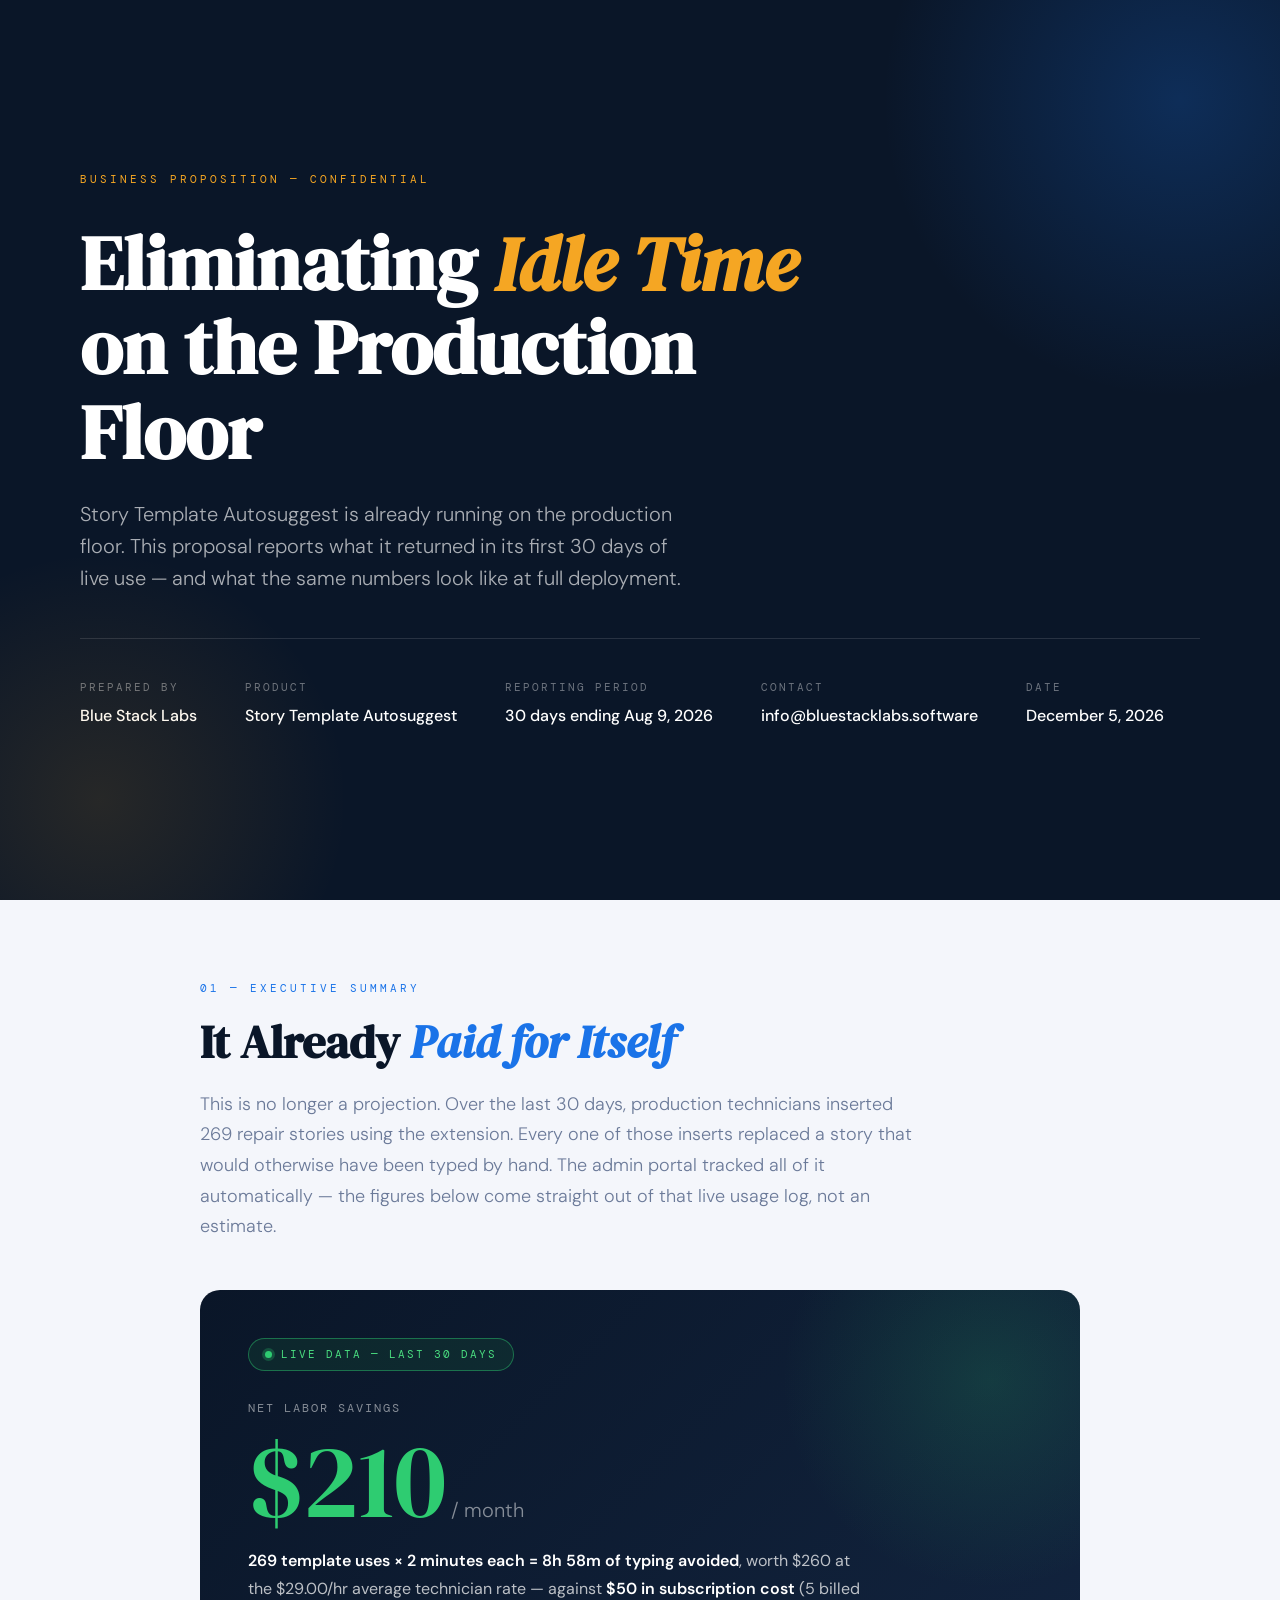
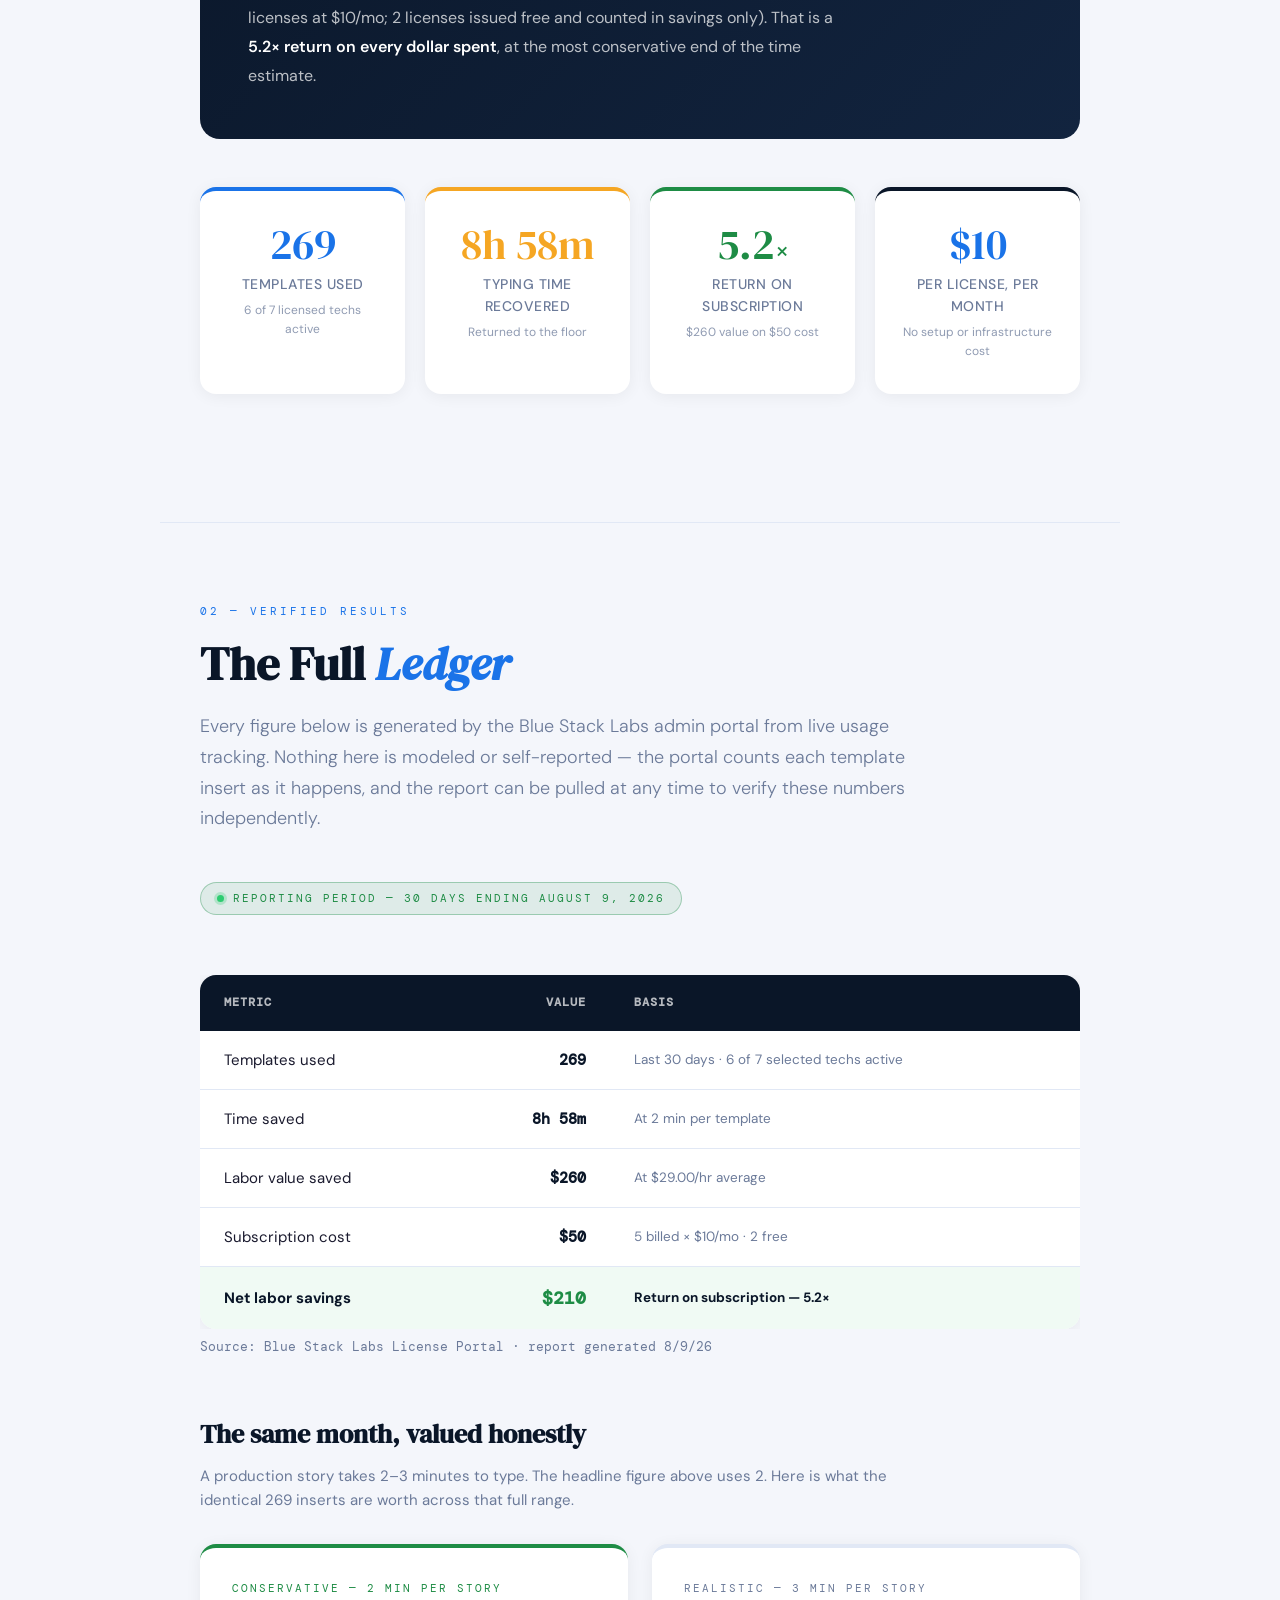
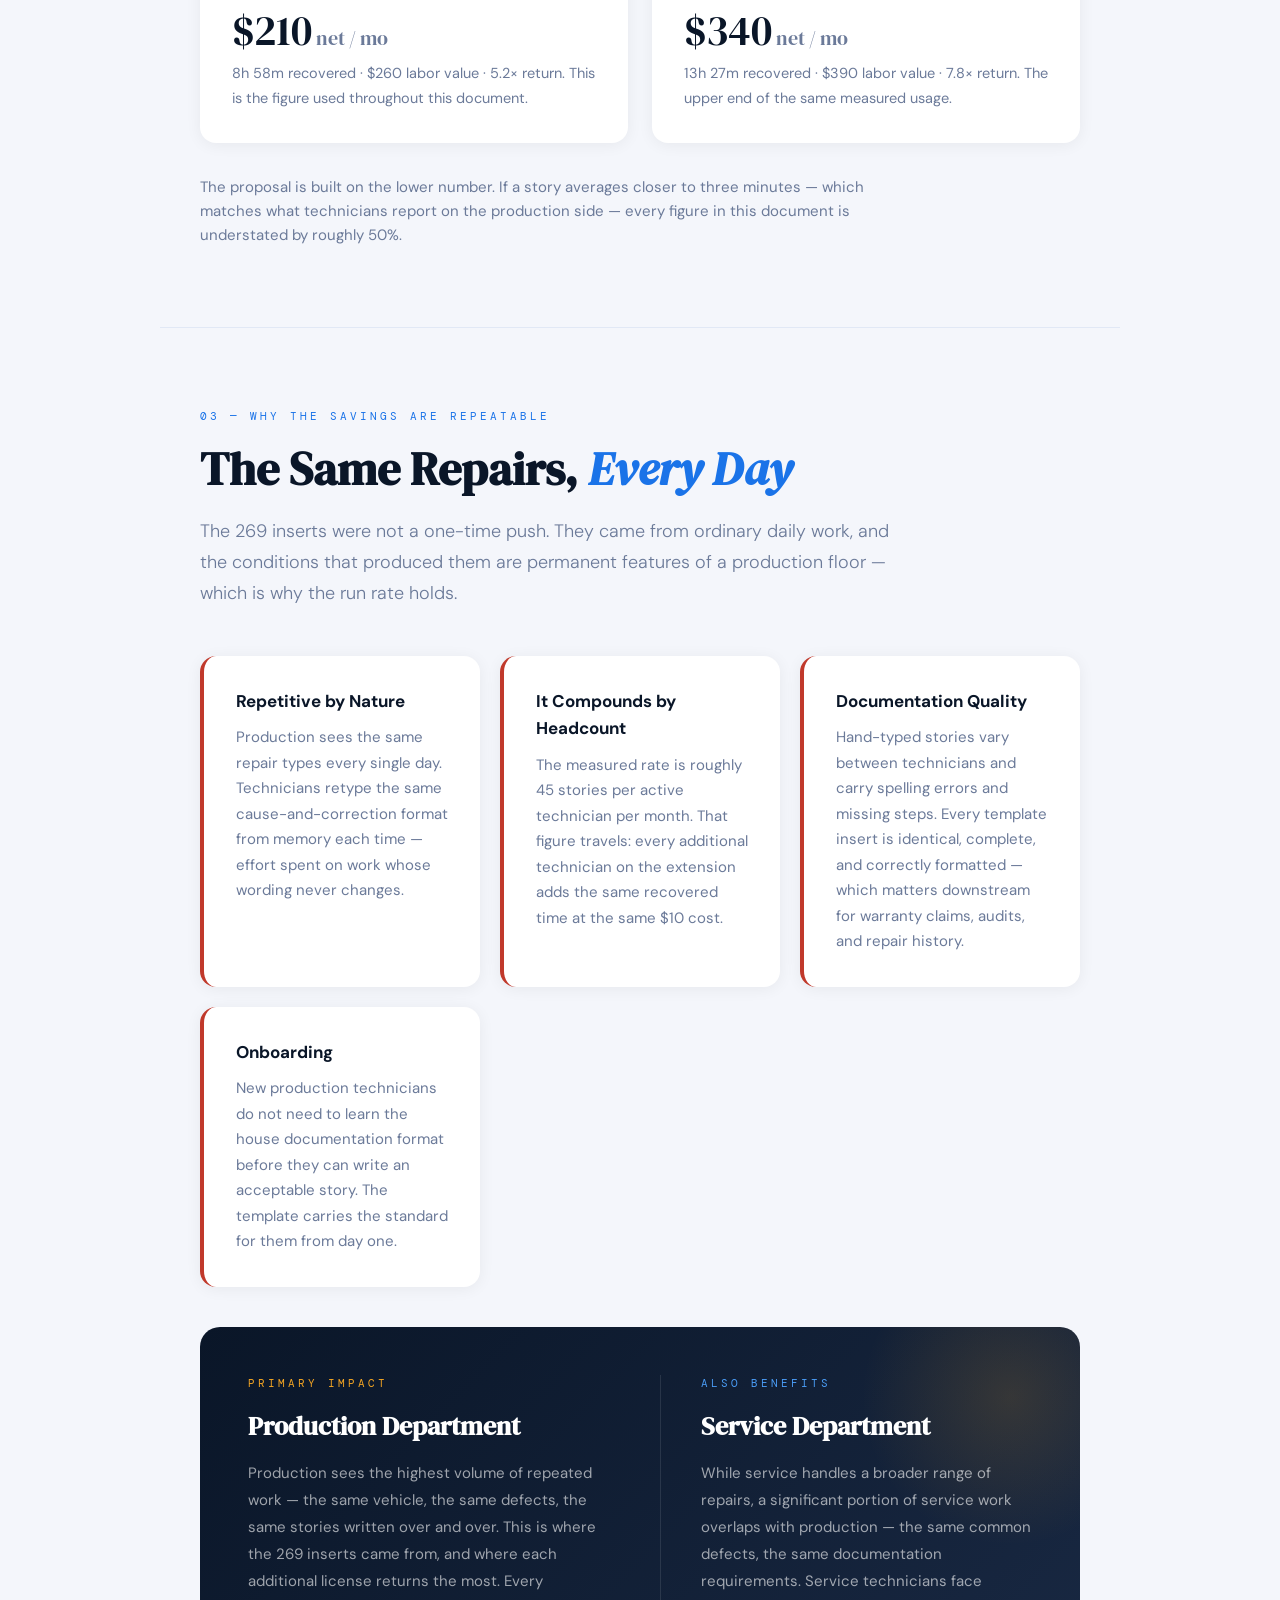
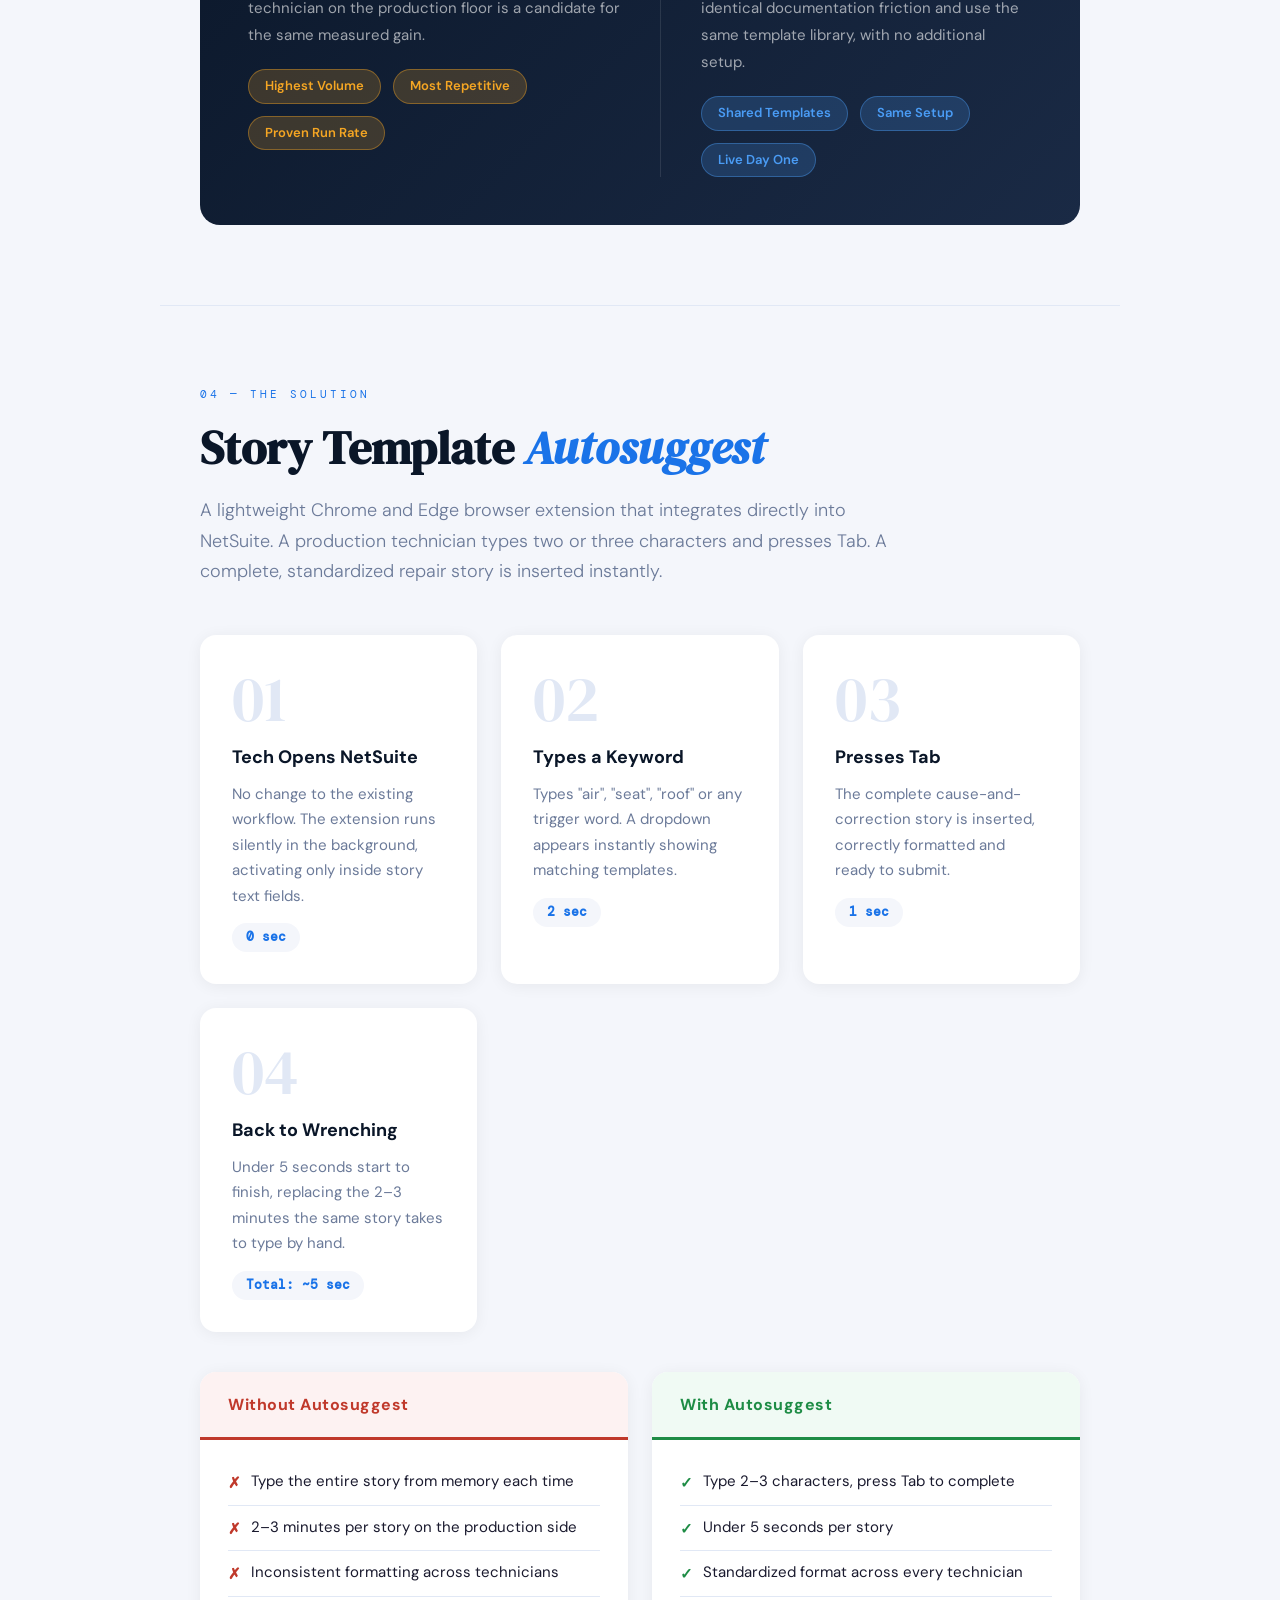
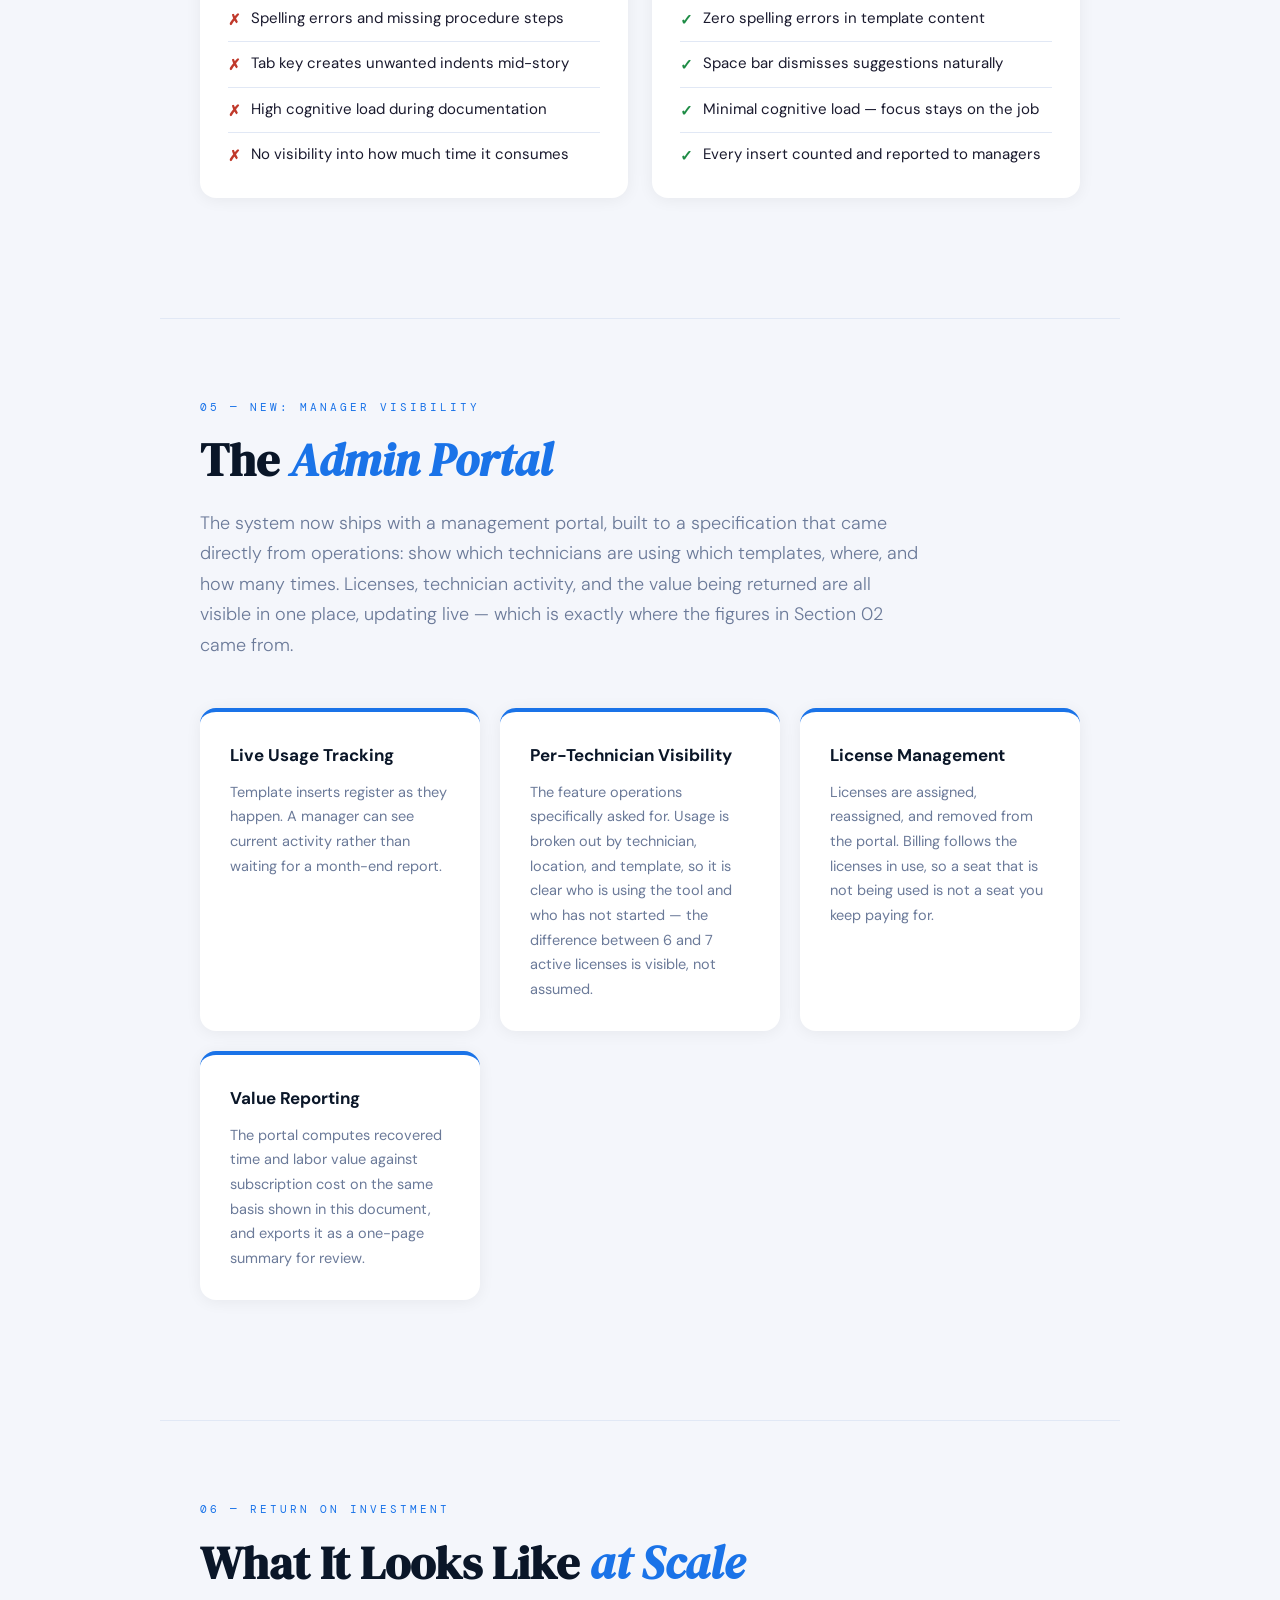
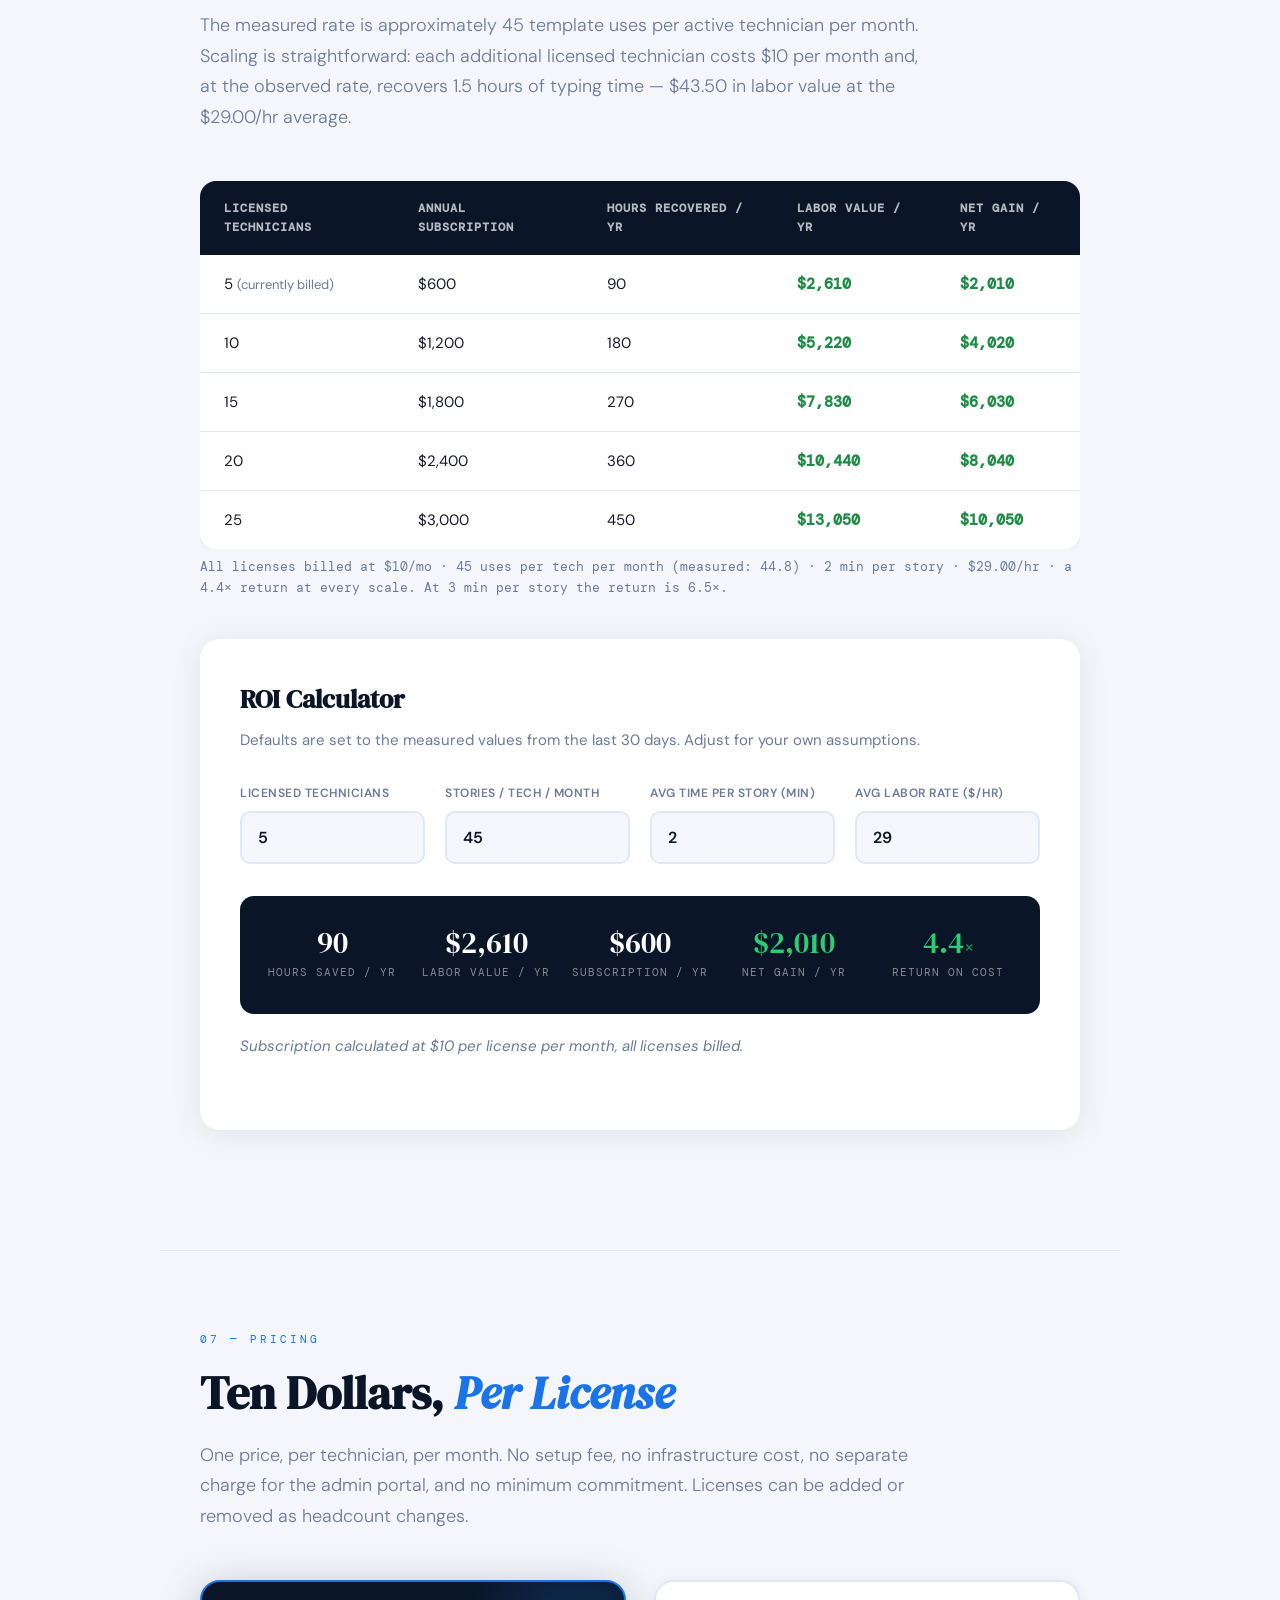
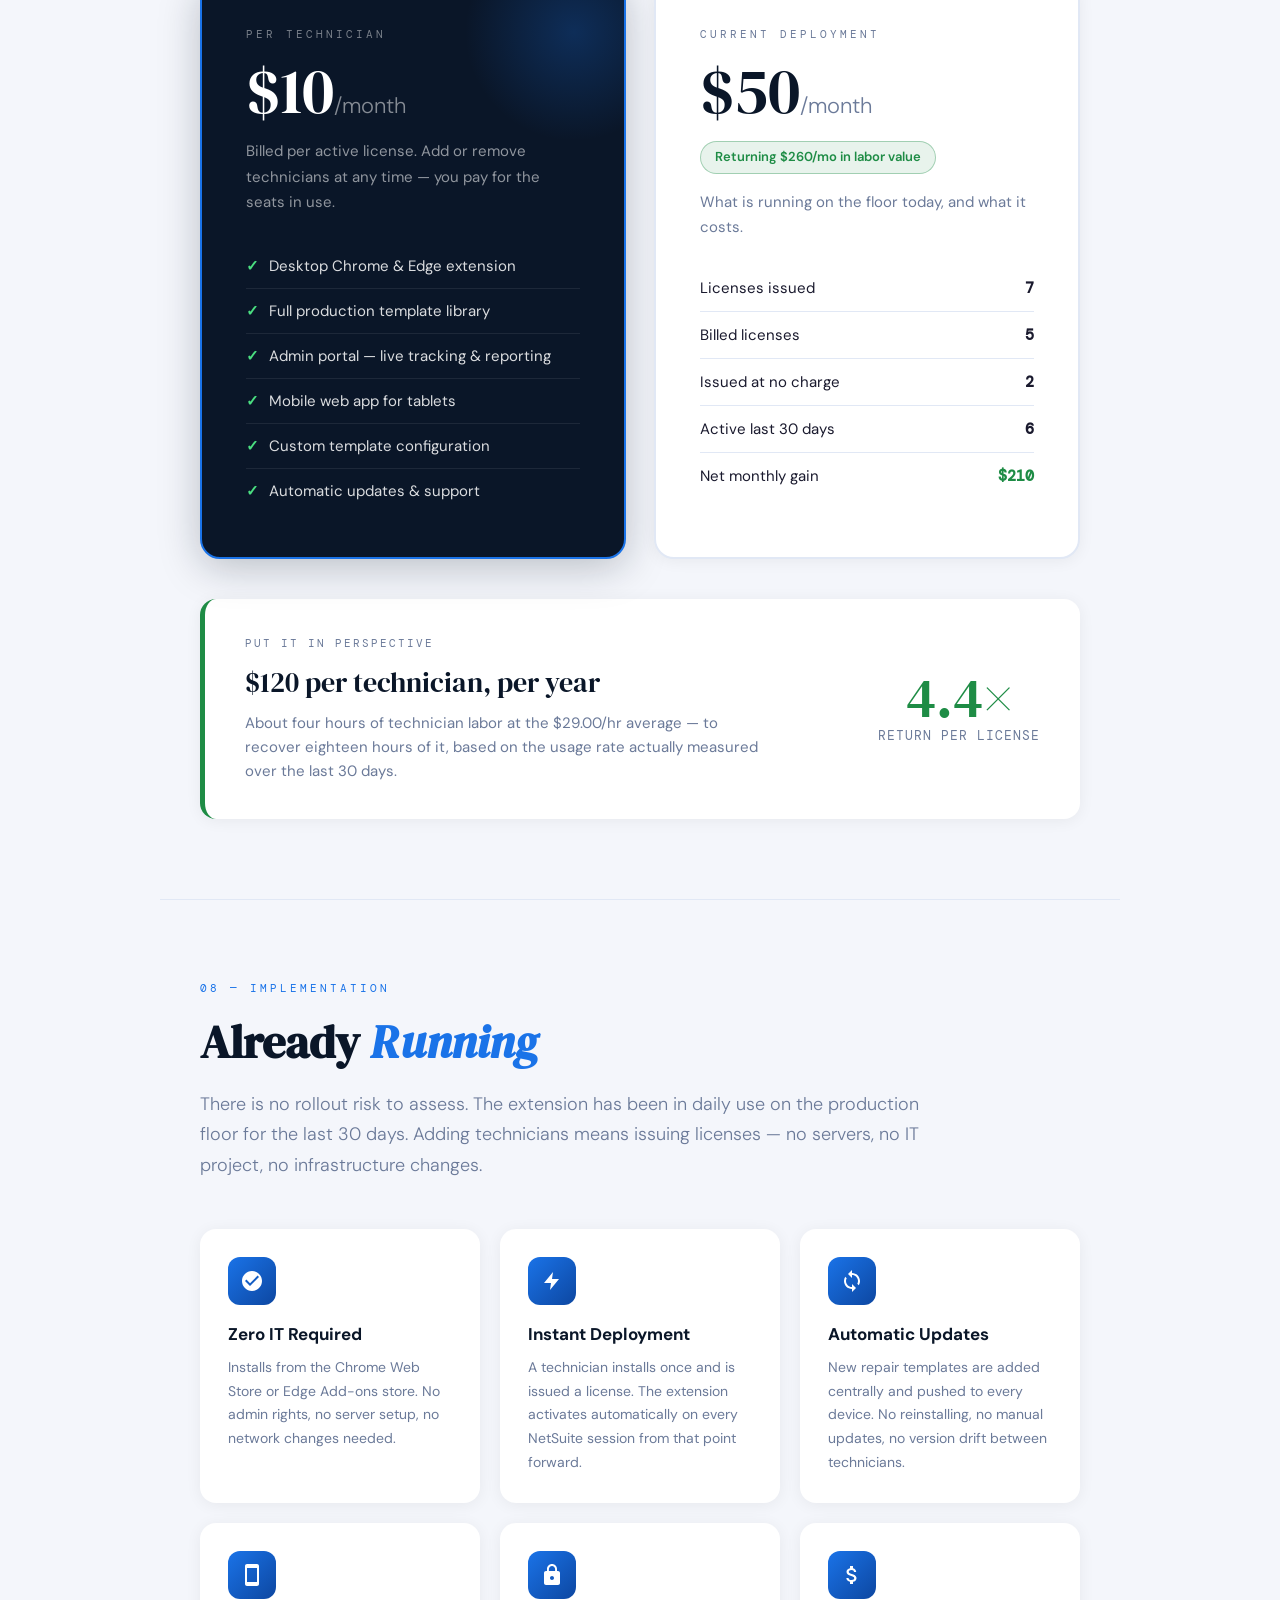
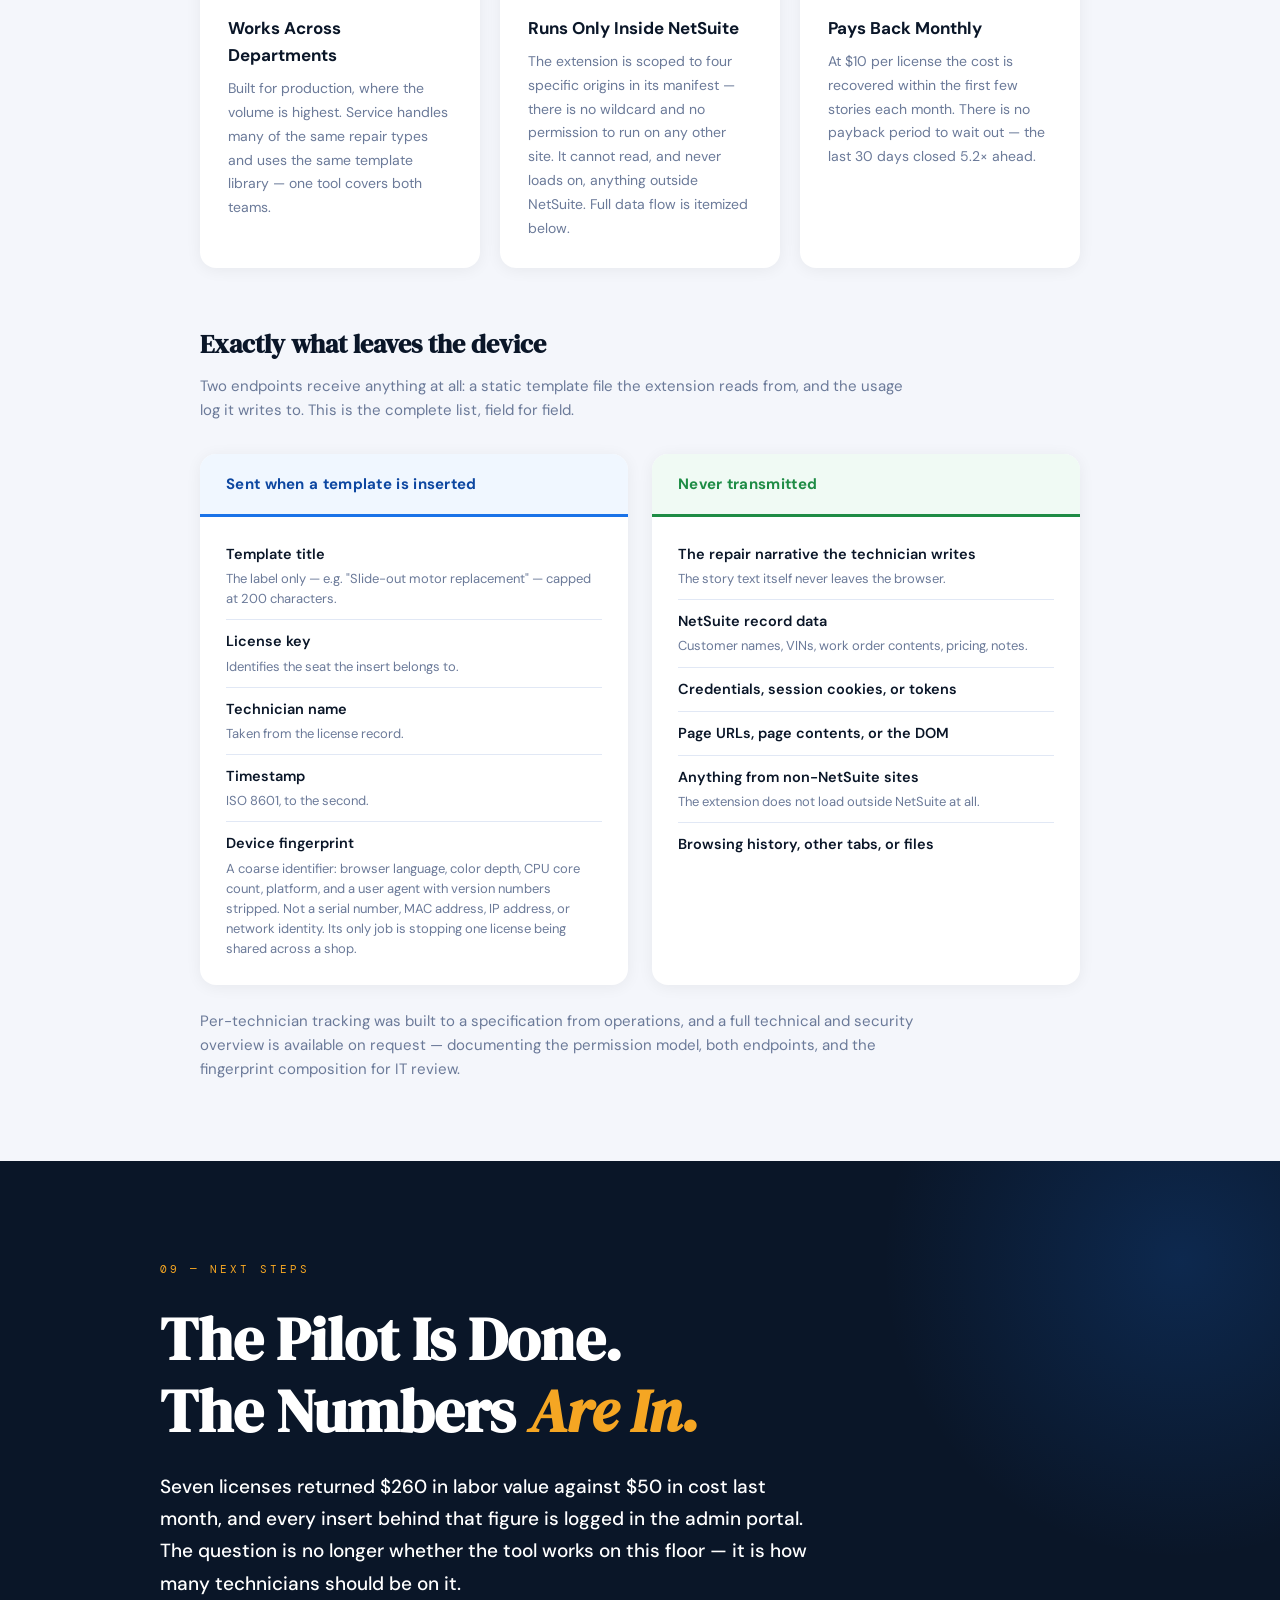
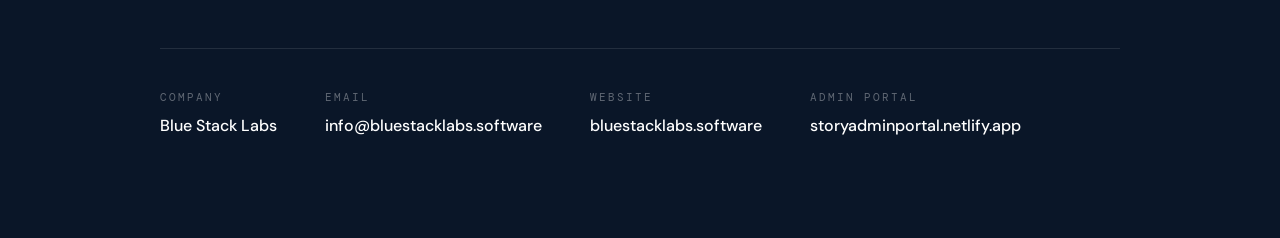
==== commit 1b9836f6: "Rework the proposition around idle time on the production floor Retitles the document and tightens t" ====
--- a/business-proposition.html
+++ b/business-proposition.html
@@ -770,11 +770,11 @@
   }
 
   .closing p {
-    font-size: 18px;
-    color: rgba(255,255,255,0.6);
-    max-width: 640px;
-    margin-bottom: 40px;
-    font-weight: 300;
+    font-size: 19px;
+    color: #ffffff;
+    max-width: 660px;
+    margin-bottom: 48px;
+    font-weight: 500;
     line-height: 1.7;
   }
 
@@ -997,7 +997,7 @@
 <!-- ══ COVER ══════════════════════════════════════════════════════ -->
 <div class="cover">
   <div class="cover-tag">Business Proposition — Confidential</div>
-  <h1>Thirty Days of <em>Measured</em> Results</h1>
+  <h1>Eliminating <em>Idle Time</em><br>on the Production Floor</h1>
   <p class="cover-sub">Story Template Autosuggest is already running on the production floor. This proposal reports what it returned in its first 30 days of live use — and what the same numbers look like at full deployment.</p>
   <div class="cover-meta">
     <div class="cover-meta-item">
@@ -1113,16 +1113,6 @@
   </div>
   <p class="table-source">Source: Blue Stack Labs License Portal · report generated 8/9/26</p>
 
-  <div class="method">
-    <h4>How these numbers are calculated</h4>
-    <ol>
-      <li><strong>Templates used</strong> is a direct count. The extension logs every insert to the admin portal in real time — no sampling, no estimates.</li>
-      <li><strong>Time saved</strong> values each insert at <strong>2 minutes</strong>, the low end of the 2–3 minute range a production story actually takes to type by hand. The conservative figure was used deliberately.</li>
-      <li><strong>Labor value</strong> applies the <strong>$29.00/hr</strong> average technician rate to the recovered time.</li>
-      <li><strong>Cost</strong> is the actual invoice: 5 billed licenses at $10/month. Two licenses were issued at no charge; their usage is included in the savings but nothing is charged for them.</li>
-    </ol>
-  </div>
-
   <h3 style="font-family:'DM Serif Display',serif; font-size:26px; color:var(--navy); margin:56px 0 8px;">The same month, valued honestly</h3>
   <p style="color:var(--muted); font-size:15px; margin-bottom:8px; max-width:700px;">A production story takes 2–3 minutes to type. The headline figure above uses 2. Here is what the identical 269 inserts are worth across that full range.</p>
 
@@ -1285,14 +1275,6 @@
     </div>
   </div>
 
-  <div class="method" style="border-left-color: var(--green);">
-    <h4 style="color: var(--green);">Why this matters for approval</h4>
-    <ol>
-      <li><strong>The claim audits itself.</strong> This proposal does not ask anyone to take a savings figure on faith — the portal is the source, and it can be opened and checked at any time.</li>
-      <li><strong>Adoption is measurable.</strong> If a licensed technician is not using the tool, that shows up immediately and the license can be reassigned or dropped.</li>
-      <li><strong>Renewal is a data decision.</strong> At the end of any period, the return is a number on a screen, not an argument.</li>
-    </ol>
-  </div>
 </div>
 
 <!-- ══ 06 ROI ═════════════════════════════════════════════════════ -->
@@ -1314,11 +1296,11 @@
     </thead>
     <tbody>
       <tr>
-        <td>7 <span style="color:var(--muted); font-size:13px;">(current deployment)</span></td>
-        <td>$840</td>
-        <td>126</td>
-        <td class="pos">$3,654</td>
-        <td class="pos">$2,814</td>
+        <td>5 <span style="color:var(--muted); font-size:13px;">(currently billed)</span></td>
+        <td>$600</td>
+        <td>90</td>
+        <td class="pos">$2,610</td>
+        <td class="pos">$2,010</td>
       </tr>
       <tr>
         <td>10</td>
@@ -1359,7 +1341,7 @@
     <div class="calc-inputs">
       <div class="calc-field">
         <label>Licensed Technicians</label>
-        <input type="number" id="numTechs" value="7" min="1" max="500">
+        <input type="number" id="numTechs" value="5" min="1" max="500">
       </div>
       <div class="calc-field">
         <label>Stories / Tech / Month</label>
@@ -1534,13 +1516,7 @@
     </div>
   </div>
 
-  <div class="method">
-    <h4>Two points on visibility and review</h4>
-    <ol>
-      <li><strong>Per-technician tracking is here because operations asked for it.</strong> The requirement came directly from the operations manager: visibility into which technicians are using which templates, where, and how many times. The portal was built to that specification, and the monitoring approach has already been cleared and approved. The scope stays narrow by design — which template, what time — never keystrokes and never content.</li>
-      <li><strong>A full technical and security overview is available on request.</strong> It documents the permission model, both endpoints, the fingerprint composition, and the residual risks in writing — ready for IT review rather than assembled after the fact.</li>
-    </ol>
-  </div>
+  <p style="color:var(--muted); font-size:15px; max-width:720px; margin-top:8px;">Per-technician tracking was built to a specification from operations, and a full technical and security overview is available on request — documenting the permission model, both endpoints, and the fingerprint composition for IT review.</p>
 </div>
 
 <!-- ══ CLOSING ════════════════════════════════════════════════════ -->
@@ -1550,15 +1526,6 @@
     <h2>The Pilot Is Done.<br>The Numbers <em>Are In.</em></h2>
     <p>Seven licenses returned $260 in labor value against $50 in cost last month, and every insert behind that figure is logged in the admin portal. The question is no longer whether the tool works on this floor — it is how many technicians should be on it.</p>
 
-    <div class="ask-box">
-      <h3>The Ask</h3>
-      <ol>
-        <li>Review the live figures in the admin portal directly.</li>
-        <li>Approve expanding licenses across the production floor at $10 per technician per month.</li>
-        <li>Reassess at the next 30-day report — the return will be on the screen, not in a slide.</li>
-      </ol>
-    </div>
-
     <div class="closing-contact">
       <div class="closing-contact-item">
         <label>Company</label>
